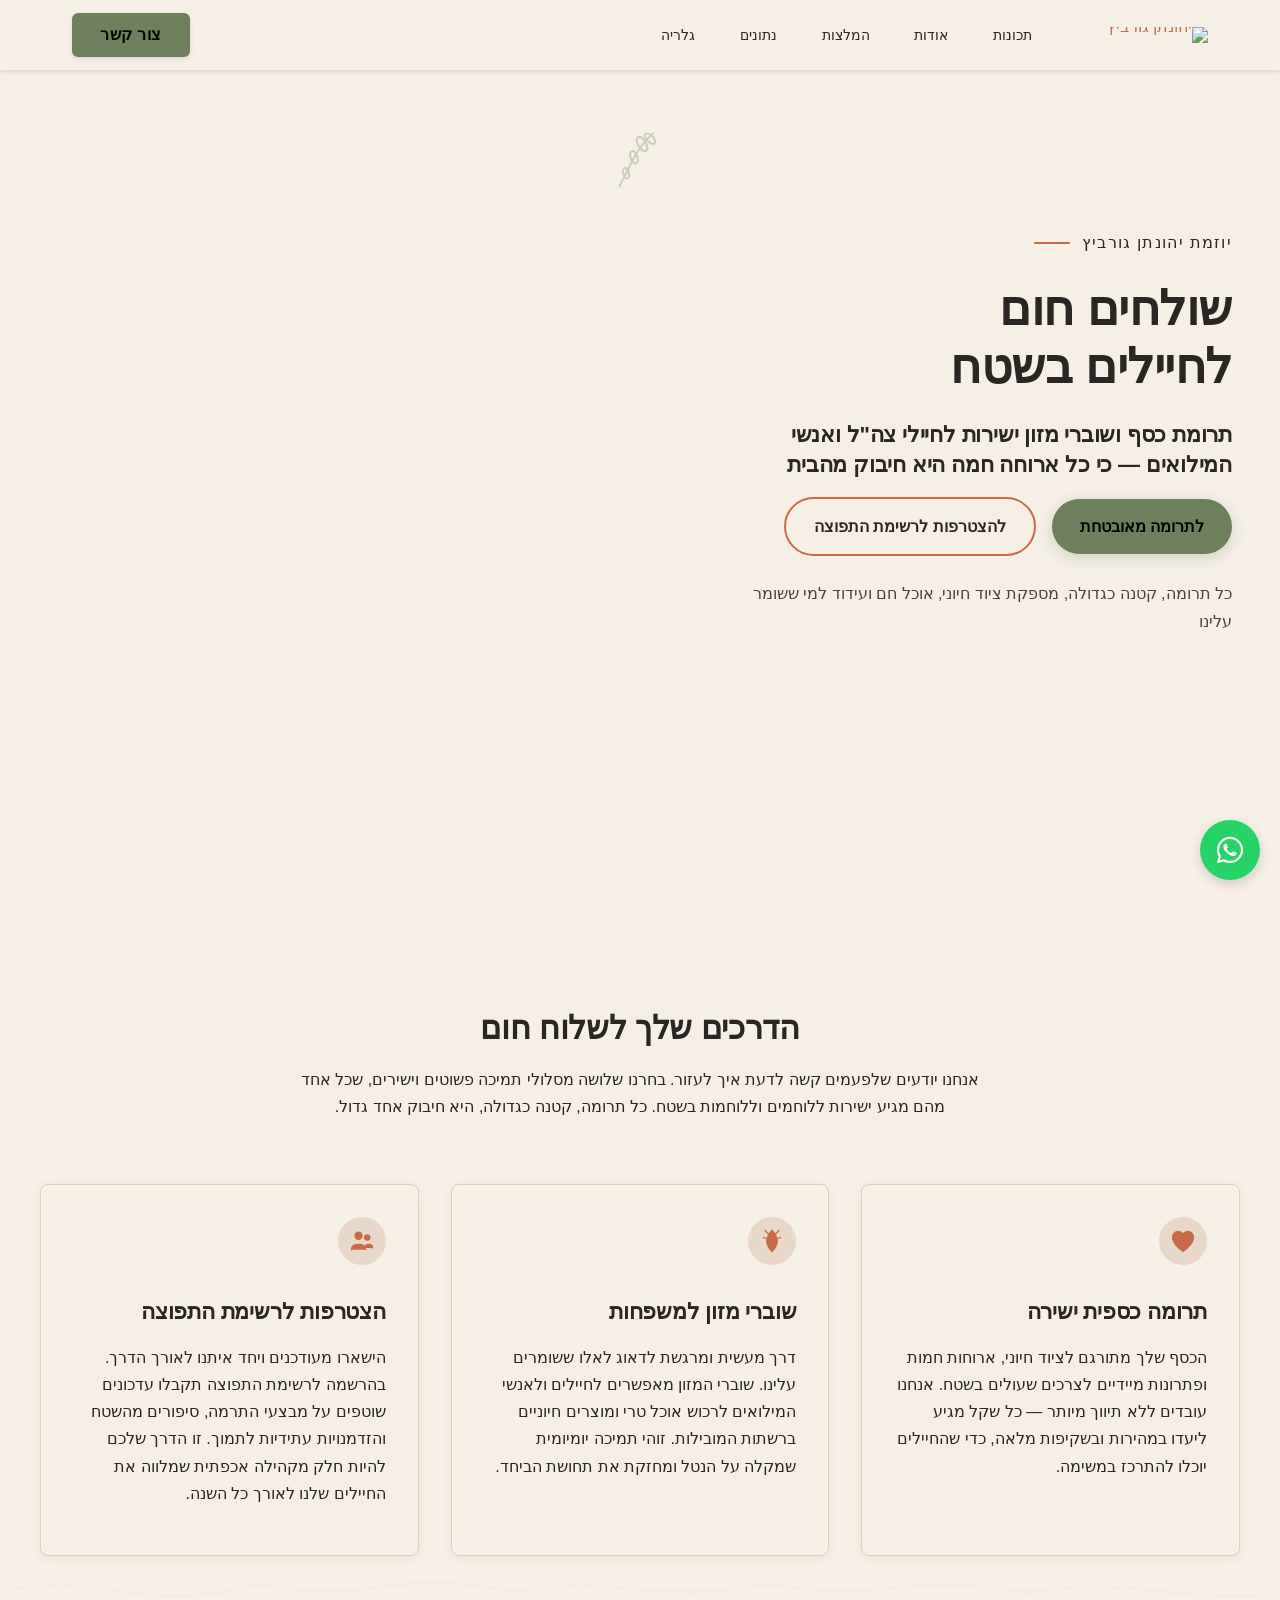
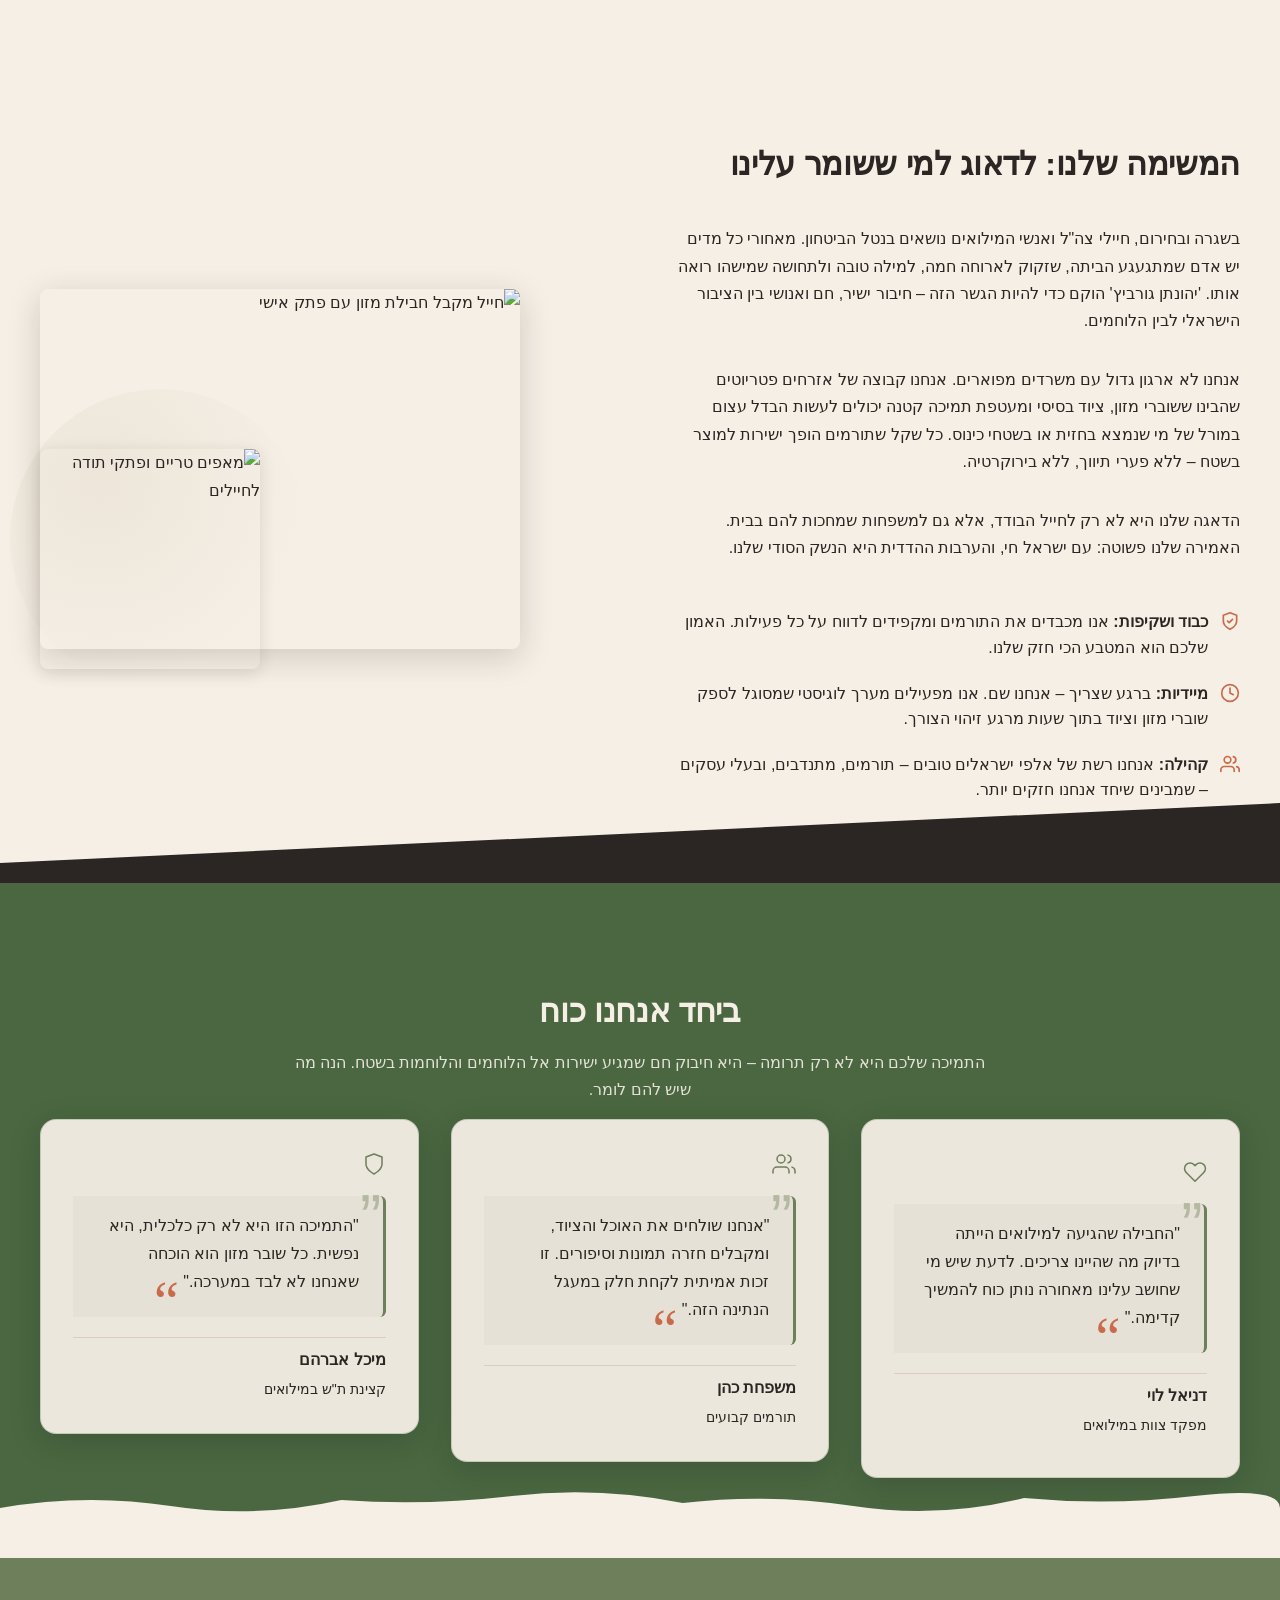
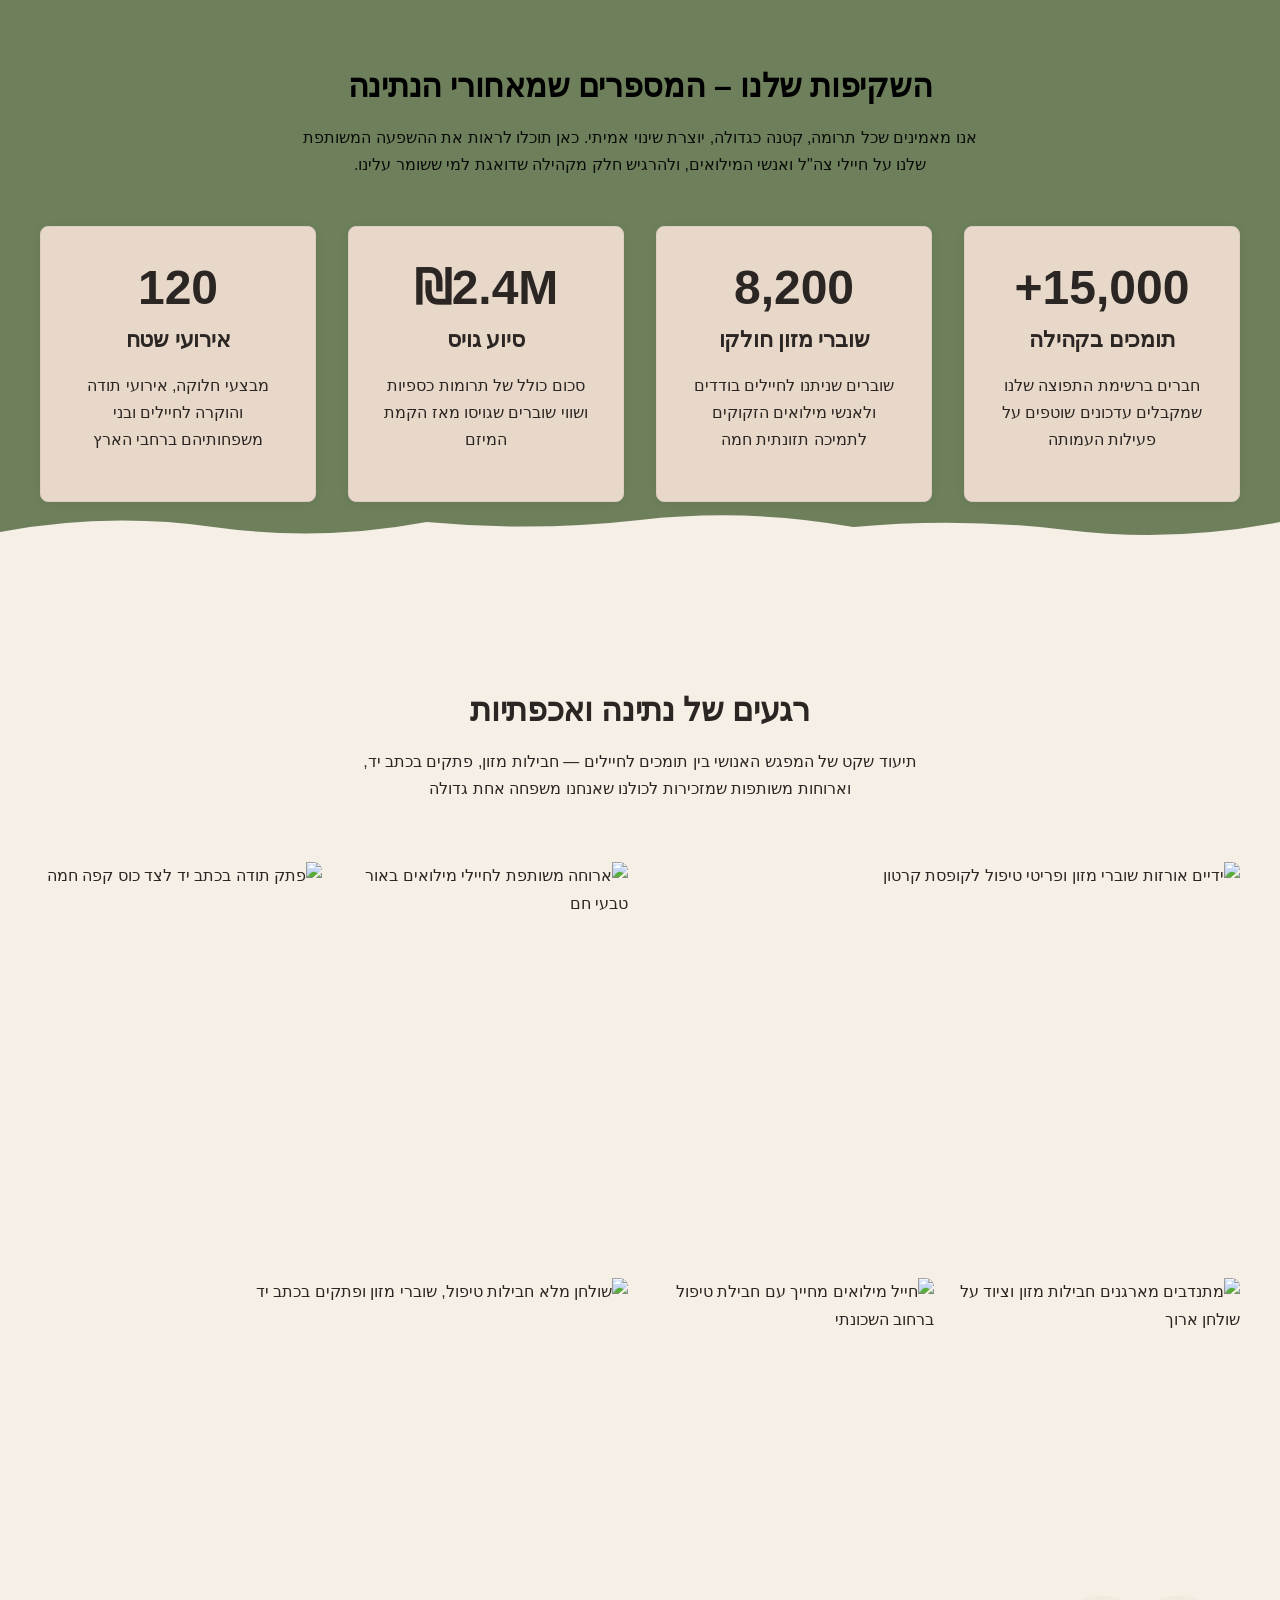
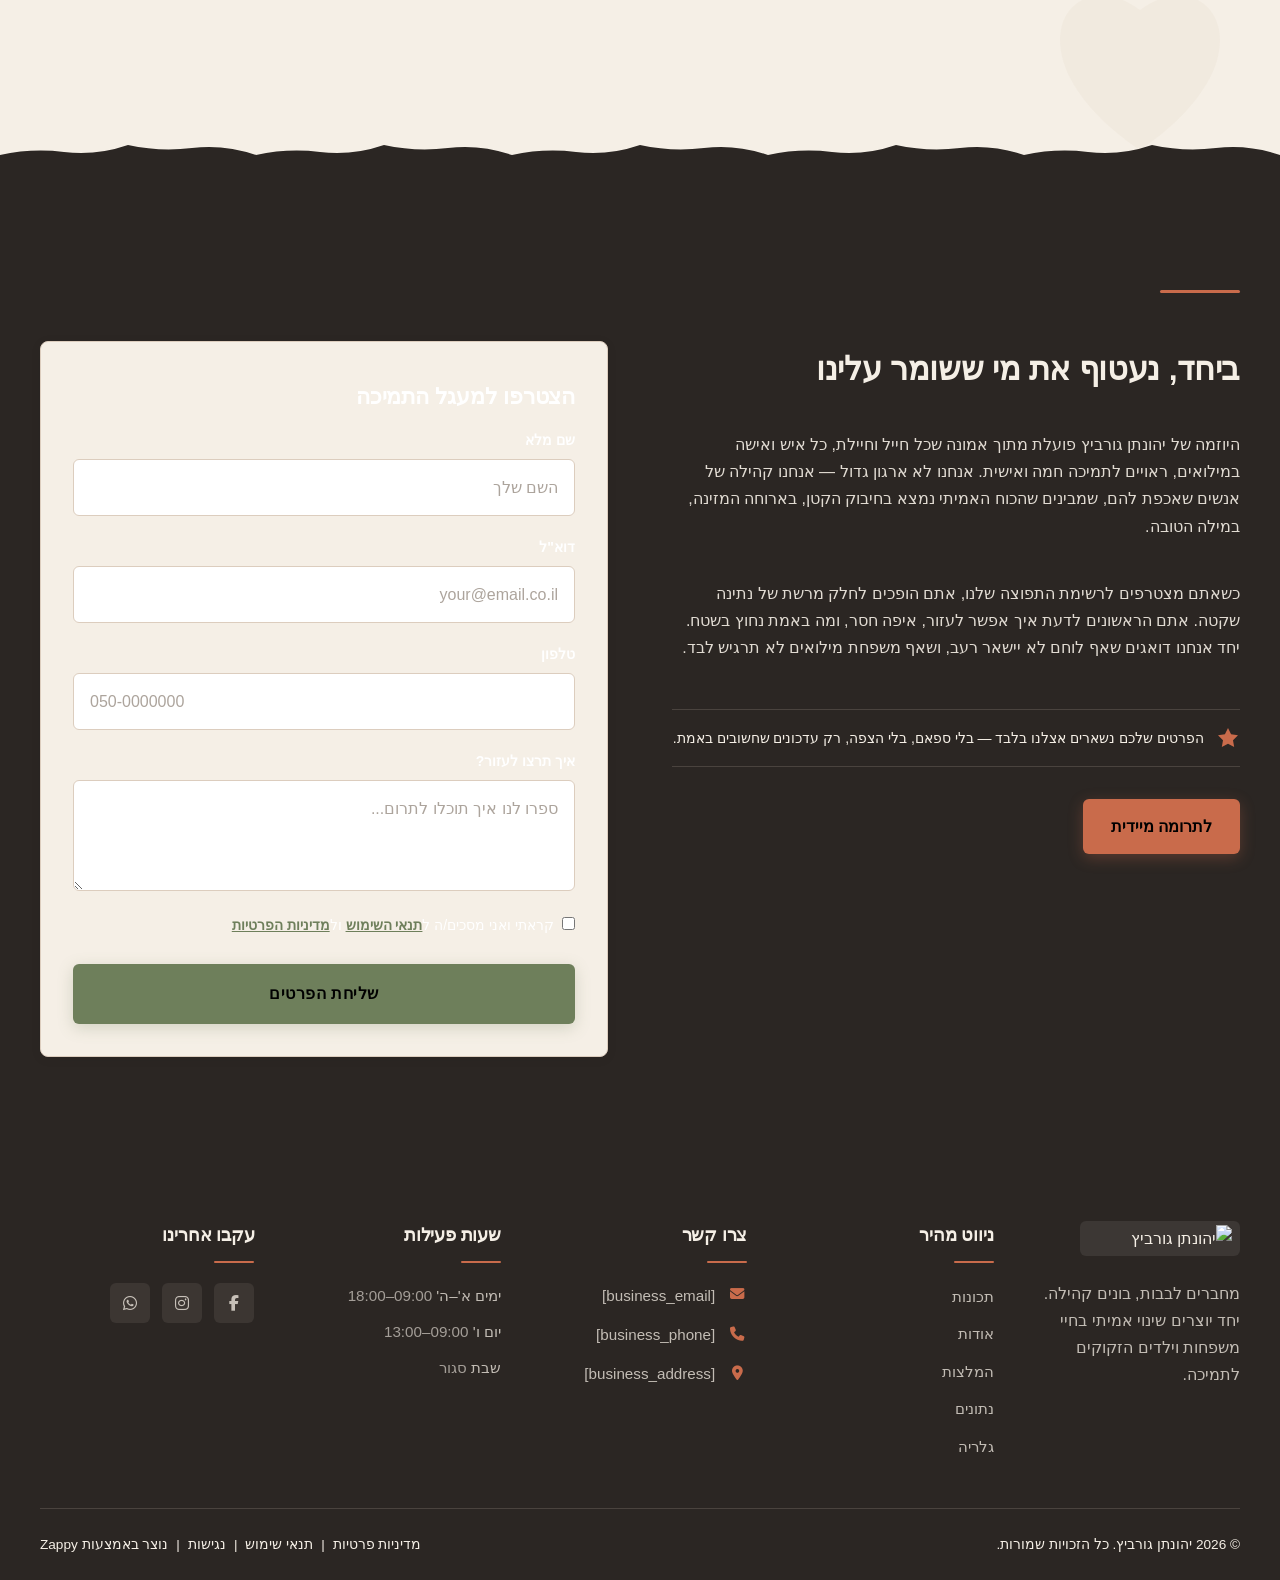
==== index.html @ 2ac57c5b "Initial website commit" ====
<!DOCTYPE html>
<html lang="he" dir="rtl">
<head>
    <meta charset="UTF-8">
    <meta name="viewport" content="width=device-width, initial-scale=1.0">
    <meta name="robots" content="index, follow">
    <title>תמכו בלוחמים שלנו עכשיו — יהונתן גורביץ</title>
    <meta name="description" content="הצטרפו ליוזמת ההתנדבות הלאומית ותרמו כסף או שוברי מזון לחיילי צה״ל ולמילואימניקים. כל תרומה מחזקת את העורף הישראלי ומביאה תקווה בשטח. השאירו פרטים והפכו שותפים למעגל התמיכה.">
    <meta name="keywords" content="nonprofit non profit, תרומה לחיילים, שוברי מזון לחיילים, תמיכה במילואים, nonprofits near me">
    
    <!-- Favicons -->
    <link rel="icon" type="image/x-icon" href="/assets/favicon.ico">
    <link rel="icon" type="image/png" sizes="16x16" href="/assets/favicon-16x16.png">
    <link rel="icon" type="image/png" sizes="32x32" href="/assets/favicon-32x32.png">
    <link rel="icon" type="image/png" sizes="48x48" href="/assets/favicon-48x48.png">
    <link rel="icon" type="image/png" sizes="192x192" href="/assets/favicon-192x192.png">
    <link rel="icon" type="image/png" sizes="512x512" href="/assets/favicon-512x512.png">
    <link rel="apple-touch-icon" href="/assets/apple-touch-icon.png">
    <!-- Zappy Analytics -->
<script>
(function() {
  'use strict';
  
  // Configuration
  var config = {
    websiteId: '4d21dcf7-0de3-4242-ae2d-ff16233bb963',
    apiUrl: 'https://api.zappy5.com/api/analytics/track',
    sessionDuration: 30 * 60 * 1000, // 30 minutes
    visitorDuration: 30 * 24 * 60 * 60 * 1000, // 30 days
    trackPageViews: true,
    trackClicks: true,
    trackFormSubmissions: true
  };
  
  // Generate or retrieve persistent visitor ID (30 days)
  function getVisitorId() {
    var visitorKey = 'zappy_visitor_' + config.websiteId;
    var visitor = null;
    
    try {
      visitor = localStorage.getItem(visitorKey);
      if (visitor) {
        var visitorData = JSON.parse(visitor);
        var now = Date.now();
        
        // Check if visitor ID is still valid (30 days)
        if (now - visitorData.created < config.visitorDuration) {
          // Update last seen timestamp
          visitorData.lastSeen = now;
          localStorage.setItem(visitorKey, JSON.stringify(visitorData));
          return visitorData.id;
        }
      }
    } catch (e) {
      console.warn('Zappy Analytics: LocalStorage not available');
    }
    
    // Generate new visitor ID
    var newVisitorId = 'zv_' + Date.now() + '_' + Math.random().toString(36).substr(2, 9);
    
    try {
      localStorage.setItem(visitorKey, JSON.stringify({
        id: newVisitorId,
        created: Date.now(),
        lastSeen: Date.now()
      }));
    } catch (e) {
      // Continue without local storage
    }
    
    return newVisitorId;
  }
  
  // Generate or retrieve session ID (30 minutes)
  function getSessionId() {
    var sessionKey = 'zappy_session_' + config.websiteId;
    var session = null;
    
    try {
      session = sessionStorage.getItem(sessionKey);
      if (session) {
        var sessionData = JSON.parse(session);
        var now = Date.now();
        
        // Check if session is still valid
        if (now - sessionData.timestamp < config.sessionDuration) {
          // Update timestamp
          sessionData.timestamp = now;
          sessionStorage.setItem(sessionKey, JSON.stringify(sessionData));
          return sessionData.id;
        }
      }
    } catch (e) {
      console.warn('Zappy Analytics: SessionStorage not available');
    }
    
    // Generate new session ID
    var newSessionId = 'zs_' + Date.now() + '_' + Math.random().toString(36).substr(2, 9);
    
    try {
      sessionStorage.setItem(sessionKey, JSON.stringify({
        id: newSessionId,
        timestamp: Date.now()
      }));
    } catch (e) {
      // Continue without session storage
    }
    
    return newSessionId;
  }
  
  var visitorId = getVisitorId();
  var sessionId = getSessionId();
  
  // Track an event
  function trackEvent(eventType, data) {
    data = data || {};
    
    var eventData = {
      website_id: config.websiteId,
      event_type: eventType,
      page_path: window.location.pathname,
      referrer: document.referrer || 'direct',
      visitor_id: visitorId,
      session_id: sessionId,
      metadata: data
    };
    
    // Use sendBeacon if available (better for page unload events)
    if (navigator.sendBeacon) {
      var blob = new Blob([JSON.stringify(eventData)], { type: 'application/json' });
      navigator.sendBeacon(config.apiUrl, blob);
    } else {
      // Fallback to fetch
      fetch(config.apiUrl, {
        method: 'POST',
        headers: {
          'Content-Type': 'application/json'
        },
        body: JSON.stringify(eventData),
        keepalive: true
      }).catch(function(error) {
        console.warn('Zappy Analytics: Failed to track event', error);
      });
    }
  }
  
  // Track page view
  if (config.trackPageViews) {
    trackEvent('pageview', {
      title: document.title,
      url: window.location.href
    });
  }
  
  // Track clicks on important elements
  if (config.trackClicks) {
    document.addEventListener('click', function(e) {
      var target = e.target;
      
      // Track button clicks (counted as actions)
      if (target.tagName === 'BUTTON' || target.closest('button')) {
        var button = target.tagName === 'BUTTON' ? target : target.closest('button');
        var clickMeta = {
          element: 'button',
          text: button.textContent.trim().substring(0, 100),
          id: button.id || null,
          class: button.className || null
        };
        
        trackEvent('click', clickMeta);
      }
      
      // Track link clicks (navigation - not counted as actions)
      else if (target.tagName === 'A' || target.closest('a')) {
        var link = target.tagName === 'A' ? target : target.closest('a');
        var navMeta = {
          element: 'link',
          text: link.textContent.trim().substring(0, 100),
          href: link.href,
          external: link.hostname !== window.location.hostname
        };
        
        trackEvent('navigation', navMeta);
      }
    }, true);
  }
  
  
  // Track form submissions
  if (config.trackFormSubmissions) {
    document.addEventListener('submit', function(e) {
      var form = e.target;
      
      trackEvent('form_submit', {
        form_id: form.id || null,
        form_name: form.name || null,
        form_action: form.action || null,
        form_method: form.method || 'GET'
      });
    }, true);
  }
  
  // Track time on page (send on page unload)
  var pageLoadTime = Date.now();
  
  window.addEventListener('beforeunload', function() {
    var timeOnPage = Math.floor((Date.now() - pageLoadTime) / 1000); // in seconds
    
    trackEvent('page_unload', {
      time_on_page: timeOnPage,
      page_path: window.location.pathname
    });
  });
  
  // Expose tracking function globally for custom events
  window.zappyAnalytics = {
    track: trackEvent,
    getVisitorId: function() { return visitorId; },
    getSessionId: function() { return sessionId; }
  };
  
})();
</script>
<!-- End Zappy Analytics -->
    <meta property="og:title" content="תמכו בלוחמים שלנו עכשיו — יהונתן גורביץ">
    <meta property="og:description" content="הצטרפו ליוזמת ההתנדבות הלאומית ותרמו כסף או שוברי מזון לחיילי צה״ל ולמילואימניקים. כל תרומה מחזקת את העורף הישראלי ומביאה תקווה בשטח. השאירו פרטים והפכו שותפים למעגל התמיכה.">
    <meta name="twitter:card" content="summary_large_image">
    <meta name="twitter:title" content="תמכו בלוחמים שלנו עכשיו — יהונתן גורביץ">
    <meta name="twitter:description" content="הצטרפו ליוזמת ההתנדבות הלאומית ותרמו כסף או שוברי מזון לחיילי צה״ל ולמילואימניקים. כל תרומה מחזקת את העורף הישראלי ומביאה תקווה בשטח. השאירו פרטים והפכו שותפים למעגל התמיכה.">
    <meta property="og:type" content="website">
  <meta property="og:locale" content="he_IL">
  
  
  
  
  
  <link rel="stylesheet" href="https://cdnjs.cloudflare.com/ajax/libs/font-awesome/6.4.0/css/all.min.css">
  <style>
    .skip-link { position: absolute; top: 0; left: 0; transform: translateY(-200%); padding: 12px 18px; background: var(--bg-dark, #1a1a1a); color: var(--text-light, #fff); font-weight: 600; border-radius: 0 0 8px 0; z-index: 10000; }
    .skip-link:focus { transform: none; outline: 2px solid var(--ring, #fff); outline-offset: 2px; }
    :focus-visible { outline: 2px solid var(--ring, currentColor); outline-offset: 3px; }
  </style>


  
    <!-- Favicons -->
    <link rel="icon" type="image/x-icon" href="/assets/favicon.ico">
    <link rel="icon" type="image/png" sizes="16x16" href="/assets/favicon-16x16.png">
    <link rel="icon" type="image/png" sizes="32x32" href="/assets/favicon-32x32.png">
    <link rel="icon" type="image/png" sizes="48x48" href="/assets/favicon-48x48.png">
    <link rel="icon" type="image/png" sizes="192x192" href="/assets/favicon-192x192.png">
    <link rel="icon" type="image/png" sizes="512x512" href="/assets/favicon-512x512.png">
    <link rel="apple-touch-icon" href="/assets/apple-touch-icon.png">
    <!-- Cookie Consent -->
    <link rel="stylesheet" href="https://cdn.jsdelivr.net/npm/vanilla-cookieconsent@3/dist/cookieconsent.css">
    <script src="https://cdn.jsdelivr.net/npm/vanilla-cookieconsent@3/dist/cookieconsent.umd.js"></script>
    <!-- Mickidum Accessibility Toolbar -->
    <script src="https://cdn.jsdelivr.net/gh/mickidum/acc_toolbar/acctoolbar/acctoolbar.min.js"></script>
    <link rel="stylesheet" href="/styles.css">
    <script>window.ZAPPY_WEBSITE_ID = "4d21dcf7-0de3-4242-ae2d-ff16233bb963"; window.ZAPPY_API_BASE = "https://api.zappy5.com";</script>

    <style id="zappy-dropdown-submenu-styles">
      /* ========== DESKTOP DROPDOWN SUBMENU STYLES ========== */
      /* Base styles for dropdown submenus - parent must be positioned */
      .nav-menu li:has(.sub-menu), nav li:has(.sub-menu), .navbar li:has(.sub-menu), #navMenu li:has(.sub-menu) { position: relative; }
      /* Submenu base - hidden by default */
      .nav-menu .sub-menu, nav .sub-menu, .navbar .sub-menu, #navMenu .sub-menu { display: block !important; position: absolute !important; top: 100%; left: 0; min-width: 220px; background: white; border-radius: 8px; box-shadow: 0 8px 25px rgba(0,0,0,0.15); padding: 8px 0; opacity: 0; visibility: hidden; transform: translateY(10px); transition: all 0.3s ease; z-index: 1000; list-style: none; pointer-events: none; }
      /* CRITICAL: Desktop hover styles to show dropdown */
      .nav-menu li:hover > .sub-menu, nav li:hover > .sub-menu, .navbar li:hover > .sub-menu, #navMenu li:hover > .sub-menu { opacity: 1 !important; visibility: visible !important; transform: translateY(0) !important; pointer-events: auto !important; }
      /* Submenu item styling */
      .sub-menu li { list-style: none; margin: 0; padding: 0; }
      .sub-menu a { display: block !important; padding: 10px 16px !important; color: var(--text-dark, #333) !important; font-weight: 500; text-decoration: none; white-space: nowrap; transition: background-color 0.2s; }
      .sub-menu .zappy-nav-child > a { padding-left: 28px !important; font-size: 0.9em !important; opacity: 0.85 !important; }
      [dir="rtl"] .sub-menu .zappy-nav-child > a, html[lang="he"] .sub-menu .zappy-nav-child > a, html[lang="ar"] .sub-menu .zappy-nav-child > a { padding-left: 10px !important; padding-right: 28px !important; }
      .sub-menu .zappy-nav-parent > a { font-weight: 600 !important; }
      .sub-menu a:hover { background-color: #f5f5f5; }
      /* RTL (Hebrew/Arabic) dropdown positioning */
      [dir="rtl"] .nav-menu .sub-menu, [dir="rtl"] nav .sub-menu, [dir="rtl"] .navbar .sub-menu, html[lang="he"] .nav-menu .sub-menu, html[lang="he"] nav .sub-menu, html[lang="he"] .navbar .sub-menu, html[lang="ar"] .nav-menu .sub-menu, html[lang="ar"] nav .sub-menu, html[lang="ar"] .navbar .sub-menu { left: auto !important; right: 0 !important; }
      /* Hide empty dropdown menus (exclude catalog sub-menus that use <a> children instead of <li>) */
      .sub-menu:empty, .sub-menu:not(:has(li:not(.zappy-hidden-menu-item))):not(:has(> a)), .sub-menu:not(:has(li)):not(:has(> a)) { display: none !important; opacity: 0 !important; visibility: hidden !important; pointer-events: none !important; }
      /* Desktop: show submenu on Menu Group hover */
      li:has(.menu-group-title):hover > .sub-menu { opacity: 1 !important; visibility: visible !important; transform: translateY(0) !important; pointer-events: auto !important; }
      /* Menu Group title styling */
      .nav-menu > li > .menu-group-title, #navMenu > li > .menu-group-title { display: inline-block; padding: 0.5rem 1rem; cursor: default; user-select: none; }
      
      /* ========== MOBILE SUBMENU STYLES ========== */
      @media (max-width: 768px) {
        .nav-menu .sub-menu, nav .sub-menu, .navbar .sub-menu, #navMenu .sub-menu { position: static !important; transform: none !important; box-shadow: none !important; background: transparent !important; max-height: 0; overflow: hidden; opacity: 0; visibility: hidden; transition: max-height 0.3s ease, opacity 0.3s ease; padding: 0 !important; border-radius: 0 !important; }
        .navbar .sub-menu.mobile-expanded, .nav-menu .sub-menu.mobile-expanded, #navMenu .sub-menu.mobile-expanded { max-height: none !important; overflow-y: visible !important; opacity: 1 !important; visibility: visible !important; padding: 8px 0 8px 16px !important; }
        [dir="rtl"] .sub-menu.mobile-expanded, html[lang="he"] .sub-menu.mobile-expanded { padding: 8px 16px 8px 0 !important; }
        /* Disable hover behavior on mobile */
        .nav-menu li:hover > .sub-menu, nav li:hover > .sub-menu, .navbar li:hover > .sub-menu, #navMenu li:hover > .sub-menu { opacity: 0; visibility: hidden; pointer-events: none; }
        .nav-menu li > .sub-menu.mobile-expanded, nav li > .sub-menu.mobile-expanded, .navbar li > .sub-menu.mobile-expanded, #navMenu li > .sub-menu.mobile-expanded { opacity: 1 !important; visibility: visible !important; pointer-events: auto !important; }
        .nav-menu li:has(.sub-menu), nav li:has(.sub-menu), .navbar li:has(.sub-menu), #navMenu li:has(.sub-menu) { display: flex !important; flex-wrap: wrap !important; align-items: center !important; position: relative !important; min-height: 44px !important; }
        .nav-menu li:has(.sub-menu) > a, nav li:has(.sub-menu) > a, .navbar li:has(.sub-menu) > a, #navMenu li:has(.sub-menu) > a { flex: 1 !important; min-width: 0 !important; }
        .nav-menu li:has(.sub-menu) > .menu-group-title, nav li:has(.sub-menu) > .menu-group-title, .navbar li:has(.sub-menu) > .menu-group-title, #navMenu li:has(.sub-menu) > .menu-group-title { flex: 1 !important; min-width: 0 !important; padding: 0 !important; line-height: inherit !important; }
        .nav-menu li:has(.sub-menu) > .sub-menu, nav li:has(.sub-menu) > .sub-menu, .navbar li:has(.sub-menu) > .sub-menu, #navMenu li:has(.sub-menu) > .sub-menu { flex-basis: 100% !important; width: 100% !important; }
        .nav-menu li:has(.sub-menu) > a [class*="chevron"], .nav-menu li:has(.sub-menu) > a [class*="arrow"], .nav-menu li:has(.sub-menu) > a .fa-chevron-down, .nav-menu li:has(.sub-menu) > a .fa-angle-down, nav li:has(.sub-menu) > a [class*="chevron"], nav li:has(.sub-menu) > a [class*="arrow"], #navMenu li:has(.sub-menu) > a [class*="chevron"], #navMenu li:has(.sub-menu) > a [class*="arrow"] { display: none !important; visibility: hidden !important; }
        .mobile-submenu-toggle { display: flex !important; align-items: center !important; justify-content: center !important; width: 44px !important; height: auto !important; background: transparent !important; border: none !important; cursor: pointer !important; color: var(--text-dark) !important; position: static !important; flex-shrink: 0 !important; align-self: stretch !important; z-index: 2 !important; padding: 0 !important; margin: 0 !important; }
        .mobile-submenu-toggle::after { content: '' !important; width: 0 !important; height: 0 !important; border-left: 6px solid transparent !important; border-right: 6px solid transparent !important; border-top: 7px solid currentColor !important; transition: transform 0.3s ease !important; }
        .mobile-submenu-toggle.expanded::after { transform: rotate(180deg) !important; }
        .sub-menu a { padding: 10px 0 !important; display: block !important; color: var(--text-dark) !important; white-space: normal !important; }
        .sub-menu .zappy-nav-child > a { padding-left: 28px !important; font-size: 0.9em !important; opacity: 0.85 !important; }
        [dir="rtl"] .sub-menu .zappy-nav-child > a, html[lang="he"] .sub-menu .zappy-nav-child > a, html[lang="ar"] .sub-menu .zappy-nav-child > a { padding-left: 0 !important; padding-right: 28px !important; }
        .sub-menu .zappy-nav-parent > a { font-weight: 600 !important; }
        .nav-menu.active, #navMenu.active { max-width: 100vw !important; overflow-x: hidden !important; box-sizing: border-box !important; }
        .navbar .sub-menu li a, nav.navbar .sub-menu li a, .zappy-products-dropdown .sub-menu a { color: var(--text-dark) !important; }
      }
      @media (min-width: 769px) { .mobile-submenu-toggle { display: none !important; } }
    </style>

    <style id="zappy-widget-visibility">
      html[dir="rtl"] .whatsapp-float { right: 20px !important; left: auto !important; }
      html[dir="ltr"] .whatsapp-float, html:not([dir]) .whatsapp-float { left: 20px !important; right: auto !important; }
      html[dir="rtl"] #mic-access-tool-general-button, html[dir="rtl"] .mic-access-tool-general-button,
      html[dir="rtl"] #mic-init-access-tool .mic-access-tool-general-button,
      html[dir="rtl"] #mic-init-access-tool #mic-access-tool-general-button,
      html[dir="rtl"] ._access-icon { left: 20px !important; right: auto !important; }
      html[dir="ltr"] #mic-access-tool-general-button, html[dir="ltr"] .mic-access-tool-general-button,
      html[dir="ltr"] #mic-init-access-tool .mic-access-tool-general-button,
      html[dir="ltr"] #mic-init-access-tool #mic-access-tool-general-button,
      html[dir="ltr"] ._access-icon,
      html:not([dir]) #mic-access-tool-general-button, html:not([dir]) .mic-access-tool-general-button,
      html:not([dir]) #mic-init-access-tool .mic-access-tool-general-button,
      html:not([dir]) #mic-init-access-tool #mic-access-tool-general-button,
      html:not([dir]) ._access-icon { right: 20px !important; left: auto !important; }
      @media (max-width: 768px) { .whatsapp-float { display: flex !important; } }
      @media (min-width: 769px) { .whatsapp-float { display: flex !important; } }
      @media (max-width: 768px) {
        #mic-access-tool-general-button, .mic-access-tool-general-button,
        #mic-init-access-tool .mic-access-tool-general-button, #mic-init-access-tool #mic-access-tool-general-button,
        ._access-icon { display: flex !important; visibility: visible !important; opacity: 1 !important; pointer-events: auto !important; }
        #mic-access-tool-box.opened-mic-access-tool, .mic-access-tool-box.opened-mic-access-tool,
        #mic-init-access-tool #mic-access-tool-box.opened-mic-access-tool {
          visibility: visible !important; opacity: 1 !important; pointer-events: auto !important;
        }
      }
      @media (min-width: 769px) {
        #mic-access-tool-general-button, .mic-access-tool-general-button,
        #mic-init-access-tool .mic-access-tool-general-button, #mic-init-access-tool #mic-access-tool-general-button,
        ._access-icon { display: flex !important; visibility: visible !important; opacity: 1 !important; pointer-events: auto !important; }
        #mic-access-tool-box.opened-mic-access-tool, .mic-access-tool-box.opened-mic-access-tool,
        #mic-init-access-tool #mic-access-tool-box.opened-mic-access-tool {
          visibility: visible !important; opacity: 1 !important; pointer-events: auto !important;
        }
      }
    </style>
</head>
<body>
<a class="skip-link" href="#main">דלג לתוכן הראשי</a>
  <nav class="navbar" dir="rtl">
  <button class="mobile-toggle" id="mobileToggle" aria-label="תפריט">
    <svg class="hamburger-icon" width="24" height="24" viewBox="0 0 24 24" fill="none">
      <path d="M3 12h18M3 6h18M3 18h18" stroke="currentColor" stroke-width="2" stroke-linecap="round"/>
    </svg>
    <svg class="close-icon" width="24" height="24" viewBox="0 0 24 24" fill="none" style="display: none;">
      <path d="M18 6L6 18M6 6l12 12" stroke="currentColor" stroke-width="2" stroke-linecap="round"/>
    </svg>
  </button>
  
  <button class="phone-header-btn" data-phone aria-label="התקשר">
    <svg width="20" height="20" viewBox="0 0 24 24" fill="currentColor">
      <path d="M22 16.92v3a2 2 0 0 1-2.18 2 19.79 19.79 0 0 1-8.63-3.07 19.5 19.5 0 0 1-6-6 19.79 19.79 0 0 1-3.07-8.67A2 2 0 0 1 4.11 2h3a2 2 0 0 1 2 1.72 12.84 12.84 0 0 0 .7 2.81 2 2 0 0 1-.45 2.11L8.09 9.91a16 16 0 0 0 6 6l1.27-1.27a2 2 0 0 1 2.11-.45 12.84 12.84 0 0 0 2.81.7A2 2 0 0 1 22 16.92z"/>
    </svg>
  </button>

  <div class="nav-container">
    <div class="nav-right-group"><div class="nav-brand">
      <a href="/" class="logo-link"><img class="logo" src="/assets/site-----image-1.webp" alt="יהונתן גורביץ"></a>
    </div><ul class="nav-menu" id="navMenu"><li><a href="#features">תכונות</a></li><li><a href="#about">אודות</a></li><li><a href="#testimonials">המלצות</a></li><li><a href="#stats">נתונים</a></li><li><a href="#gallery">גלריה</a></li><li class="mobile-contact-link nav-cta-mobile-item"><a href="#contact" class="nav-cta-btn">צור קשר</a></li></ul></div>
    
    
    
    <div class="nav-cta-container">
      <a href="#contact" class="nav-cta-btn">צור קשר</a>
    </div>
  </div>
</nav>
<script>

// Navbar Mobile Menu Toggle and Contrast Fix
(function() {
  // Use 'load' event instead of 'DOMContentLoaded' to ensure we run AFTER all other scripts
  window.addEventListener('load', function() {
    
    // FIX MOBILE BUTTON CONTRAST
    // Detect navbar background color and apply contrasting color to mobile buttons
    const navbar = document.querySelector('.navbar, nav, header');
    if (!navbar) {
      console.log('[Navbar] Navbar element not found');
      return;
    }
    
    // DECLARE VARIABLES EARLY to avoid Temporal Dead Zone errors
    // These are used in multiple places below
    let mobileToggle = document.getElementById('mobileToggle') ||
                       document.querySelector('.mobile-toggle') ||
                       document.querySelector('.hamburger') ||
                       document.querySelector('.hamburger-menu') ||
                       document.querySelector('.menu-toggle') ||
                       document.querySelector('.burger-menu') ||
                       document.querySelector('[aria-label="Menu"]') ||
                       document.querySelector('[aria-label="תפריט"]');
    
    const phoneBtn = document.querySelector('.phone-header-btn');
    
    const computedStyle = window.getComputedStyle(navbar);
    let bgColor = computedStyle.backgroundColor;
    
    console.log('[Navbar] Initial navbar background:', bgColor);
    
    // Check if background is transparent or rgba with 0 alpha
    const isTransparent = bgColor === 'transparent' || 
                         bgColor === 'rgba(0, 0, 0, 0)' ||
                         (bgColor.startsWith('rgba') && bgColor.includes(', 0)'));
    
    if (isTransparent) {
      // Check for background-image or gradient
      const bgImage = computedStyle.backgroundImage;
      if (bgImage && bgImage !== 'none') {
        console.log('[Navbar] Navbar has background image/gradient, using dark text');
        bgColor = 'rgb(240, 240, 240)'; // Assume light background
      } else {
        // Transparent navbar - check body background
        const bodyBg = window.getComputedStyle(document.body).backgroundColor;
        console.log('[Navbar] Navbar transparent, using body background:', bodyBg);
        bgColor = bodyBg;
      }
    }
    
    // Calculate luminance to determine if background is light or dark
    const rgb = bgColor.match(/\d+/g);
    if (rgb && rgb.length >= 3) {
      const r = parseInt(rgb[0]);
      const g = parseInt(rgb[1]);
      const b = parseInt(rgb[2]);
      const luminance = (0.299 * r + 0.587 * g + 0.114 * b) / 255;
      
      // Mobile button colors are set by Claude's AI-generated CSS (same as .nav-menu a)
      // No dynamic color overrides needed - colors come from the generated navbar CSS
      console.log('[Navbar] Mobile button colors preserved from Claude CSS (luminance:', luminance.toFixed(2) + ')');
      
      // FIX ICON SIZES - Ensure SVGs are properly sized and visible
      // INJECT CRITICAL CSS TO OVERRIDE ANY CONFLICTING RULES
      const criticalCSS = document.createElement('style');
      criticalCSS.id = 'zappy-mobile-nav-fix';
      const htmlLang = document.documentElement.lang || 'en';
      const htmlDir = document.documentElement.dir || 'ltr';
      // Check both dir attribute AND lang for RTL detection
      // dir="rtl" is the most reliable indicator
      const isRTL = htmlDir === 'rtl' || htmlLang === 'he' || htmlLang === 'ar';
      
      criticalCSS.textContent = `
        /* Hide mobile buttons on desktop, show only on mobile */
        @media (min-width: 769px) {
          .mobile-toggle,
          .phone-header-btn {
            display: none !important;
          }
        }
        
        /* Show and position mobile buttons correctly on mobile */
        @media (max-width: 768px) {
          .navbar,
          nav.navbar {
            min-height: 70px !important;
          }

          .mobile-toggle,
          .phone-header-btn {
            position: absolute !important;
            top: 0 !important;
            bottom: 0 !important;
            margin-top: auto !important;
            margin-bottom: auto !important;
            transform: none !important;
            z-index: 1001 !important;
            display: flex !important;
            align-items: center !important;
            justify-content: center !important;
            width: 36px !important;
            height: 36px !important;
            border-radius: 50% !important;
            border: none !important;
            cursor: pointer !important;
            padding: 6px !important;
            background: none !important;
            color: var(--nav-text, var(--text-dark)) !important;
            touch-action: manipulation !important;
            -webkit-tap-highlight-color: transparent !important;
          }

          html[data-zappy-site-type="ecommerce"] .phone-header-btn,
          body[data-zappy-site-type="ecommerce"] .phone-header-btn,
          html[data-zappy-site-type="ecommerce"] header .phone-header-btn,
          html[data-zappy-site-type="ecommerce"] nav .phone-header-btn {
            display: none !important;
            visibility: hidden !important;
            width: 0 !important;
            height: 0 !important;
            min-width: 0 !important;
            overflow: hidden !important;
          }
          
          /* LTR positioning (default): hamburger LEFT, phone RIGHT */
          html:not([dir="rtl"]):not([lang="he"]):not([lang="ar"]) .mobile-toggle,
          html[dir="ltr"] .mobile-toggle {
            left: 12px !important;
            right: auto !important;
          }
          html:not([dir="rtl"]):not([lang="he"]):not([lang="ar"]) .phone-header-btn,
          html[dir="ltr"] .phone-header-btn {
            right: 12px !important;
            left: auto !important;
          }
          
          /* RTL positioning: hamburger RIGHT, phone LEFT */
          html[dir="rtl"] .mobile-toggle,
          html[lang="he"] .mobile-toggle,
          html[lang="ar"] .mobile-toggle {
            right: 12px !important;
            left: auto !important;
          }
          html[dir="rtl"] .phone-header-btn,
          html[lang="he"] .phone-header-btn,
          html[lang="ar"] .phone-header-btn {
            left: 12px !important;
            right: auto !important;
          }
          
          /* CRITICAL: Ensure nav-container has min-height on mobile */
          /* All children are positioned absolutely/fixed on mobile, so height:auto collapses to 0 */
          .nav-container {
            min-height: 70px !important;
            position: relative !important;
          }
          
          /* Ensure SVG icons are properly sized and inherit color */
          .mobile-toggle svg,
          .phone-header-btn svg {
            width: 24px !important;
            height: 24px !important;
            /* Don't force display - let JavaScript control hamburger/close toggle */
          }
          
          /* Reset nav-cta-container on mobile - remove desktop box-shadow/padding */
          /* that creates a visible ghost box when CTA button is hidden */
          .nav-cta-container {
            box-shadow: none !important;
            padding: 0 !important;
          }
          
          /* Hide nav-cta-container entirely on mobile when there's no lang-switcher */
          /* (only the CTA button is inside, and it's hidden on mobile) */
          .nav-cta-container:not(:has(.lang-switcher)) {
            display: none !important;
          }
          
          /* CRITICAL: Prevent hero image fade gradient from bleeding over headline text */
          /* The .image-fade-gradient has bottom: -30px (extends below parent) */
          /* On mobile stacked layout, this overlaps the h1 text below the image */
          .hero-image-column {
            overflow: hidden !important;
          }
          .image-fade-gradient {
            bottom: 0 !important;
          }
          
          /* Hide desktop language switcher on mobile - hamburger menu handles it */
          /* High specificity to override stored CSS */
          .lang-switcher,
          .nav-cta-container .lang-switcher,
          .nav-container .lang-switcher,
          .navbar .lang-switcher,
          .navbar .nav-cta-container .lang-switcher {
            display: none !important;
          }
        }
      `;
      
      // Remove existing fix if present and inject new one
      const existing = document.getElementById('zappy-mobile-nav-fix');
      if (existing) existing.remove();
      document.head.appendChild(criticalCSS);
      
      console.log('[Navbar] Critical CSS injected for mobile nav positioning');
      
      // ONLY apply inline positioning styles on mobile viewport
      // On desktop, the CSS handles hiding these buttons with display: none
      // Inline styles were breaking desktop layout by overriding CSS
      const isMobileViewport = window.innerWidth <= 768;
      
      if (mobileToggle) {
        // Icon sizing applies to all viewports for consistency
        const hamburgerIcon = mobileToggle.querySelector('.hamburger-icon');
        const closeIcon = mobileToggle.querySelector('.close-icon');
        
        if (hamburgerIcon) {
          hamburgerIcon.style.setProperty('width', '24px', 'important');
          hamburgerIcon.style.setProperty('height', '24px', 'important');
          hamburgerIcon.style.setProperty('display', 'block', 'important'); // Show hamburger by default
        }
        if (closeIcon) {
          closeIcon.style.setProperty('width', '24px', 'important');
          closeIcon.style.setProperty('height', '24px', 'important');
          closeIcon.style.setProperty('display', 'none', 'important'); // Hide close icon by default
        }
        
        // ONLY set positioning inline styles on mobile
        if (isMobileViewport) {
          mobileToggle.style.setProperty('position', 'absolute', 'important');
          mobileToggle.style.setProperty('top', '0', 'important');
          mobileToggle.style.setProperty('bottom', '0', 'important');
          mobileToggle.style.setProperty('margin-top', 'auto', 'important');
          mobileToggle.style.setProperty('margin-bottom', 'auto', 'important');
          mobileToggle.style.setProperty('transform', 'none', 'important');
          mobileToggle.style.setProperty('z-index', '1001', 'important');
          
          // Clear any inline left/right so CSS can take over based on html[dir]
          mobileToggle.style.removeProperty('left');
          mobileToggle.style.removeProperty('right');
          
          console.log('[Navbar] Mobile toggle positioning applied (mobile viewport)');
        } else {
          // On desktop, clear any positioning styles to let CSS handle it
          mobileToggle.style.removeProperty('position');
          mobileToggle.style.removeProperty('top');
          mobileToggle.style.removeProperty('transform');
          mobileToggle.style.removeProperty('z-index');
          mobileToggle.style.removeProperty('left');
          mobileToggle.style.removeProperty('right');
          console.log('[Navbar] Desktop viewport - cleared mobile toggle inline positioning');
        }
      }
      
      if (phoneBtn) {
        // Icon sizing applies to all viewports
        const phoneIcon = phoneBtn.querySelector('svg');
        if (phoneIcon) {
          phoneIcon.style.width = '24px';
          phoneIcon.style.height = '24px';
          phoneIcon.setAttribute('width', '24');
          phoneIcon.setAttribute('height', '24');
        }
        
        // ONLY set positioning inline styles on mobile
        if (isMobileViewport) {
          phoneBtn.style.setProperty('position', 'absolute', 'important');
          phoneBtn.style.setProperty('top', '0', 'important');
          phoneBtn.style.setProperty('bottom', '0', 'important');
          phoneBtn.style.setProperty('margin-top', 'auto', 'important');
          phoneBtn.style.setProperty('margin-bottom', 'auto', 'important');
          phoneBtn.style.setProperty('transform', 'none', 'important');
          phoneBtn.style.setProperty('z-index', '1001', 'important');
          
          // Clear any inline left/right so CSS can take over based on html[dir]
          phoneBtn.style.removeProperty('left');
          phoneBtn.style.removeProperty('right');
          
          console.log('[Navbar] Phone button positioning applied (mobile viewport)');
        } else {
          // On desktop, clear any positioning styles to let CSS handle it
          phoneBtn.style.removeProperty('position');
          phoneBtn.style.removeProperty('top');
          phoneBtn.style.removeProperty('transform');
          phoneBtn.style.removeProperty('z-index');
          phoneBtn.style.removeProperty('left');
          phoneBtn.style.removeProperty('right');
          console.log('[Navbar] Desktop viewport - cleared phone button inline positioning');
        }
      }
    } else {
      console.log('[Navbar] Could not parse background color:', bgColor);
    }
    
    // MOBILE MENU TOGGLE
    // Re-query in case DOM changed (mobileToggle already declared at top of function)
    mobileToggle = document.getElementById('mobileToggle') ||
                   document.querySelector('.mobile-toggle') ||
                   document.querySelector('.hamburger') ||
                   document.querySelector('.hamburger-menu') ||
                   document.querySelector('.menu-toggle') ||
                   document.querySelector('.burger-menu') ||
                   document.querySelector('[aria-label="Menu"]') ||
                   document.querySelector('[aria-label="תפריט"]');
    
    // EXPANDED SEARCH: Find nav menu by ID or class
    const navMenu = document.getElementById('navMenu') ||
                  document.querySelector('.nav-menu') ||
                  document.querySelector('.nav-links') ||
                  document.querySelector('nav ul:not(.submenu)');
    
    if (!mobileToggle || !navMenu) {
      console.log('[Navbar] Mobile toggle or menu not found:', { toggle: !!mobileToggle, menu: !!navMenu });
      return;
    }
    
    // Ensure navMenu has ID for CSS targeting
    if (!navMenu.id) {
      navMenu.id = 'navMenu';
    }
    
    console.log('[Navbar] Initializing mobile menu...');
    
    // Remove any existing event listeners by cloning the button
    const newToggle = mobileToggle.cloneNode(true);
    mobileToggle.parentNode.replaceChild(newToggle, mobileToggle);
    
    // Toggle menu handler (shared by click and touchend)
    function handleToggle(e) {
      e.preventDefault();
      e.stopPropagation();
      
      const hamburgerIcon = newToggle.querySelector('.hamburger-icon');
      const closeIcon = newToggle.querySelector('.close-icon');
      const isActive = navMenu.classList.contains('active');
      
      if (isActive) {
        // Close menu
        navMenu.classList.remove('active');
        if (hamburgerIcon) hamburgerIcon.style.setProperty('display', 'block', 'important');
        if (closeIcon) closeIcon.style.setProperty('display', 'none', 'important');
        document.body.style.overflow = '';
        document.body.classList.remove('menu-open');
        console.log('[Navbar] Menu closed');
      } else {
        // Open menu
        navMenu.classList.add('active');
        if (hamburgerIcon) hamburgerIcon.style.setProperty('display', 'none', 'important');
        if (closeIcon) closeIcon.style.setProperty('display', 'block', 'important');
        document.body.style.overflow = 'hidden';
        document.body.classList.add('menu-open');
        console.log('[Navbar] Menu opened');
      }
    }
    
    // Use click for desktop/emulation and touchend as iOS Safari fallback.
    // Prevent double-fire with a timestamp guard.
    var lastToggleTime = 0;
    function guardedToggle(e) {
      var now = Date.now();
      if (now - lastToggleTime < 300) return;
      lastToggleTime = now;
      handleToggle(e);
    }
    
    newToggle.addEventListener('click', guardedToggle);
    newToggle.addEventListener('touchend', guardedToggle);

    // Close the full-screen overlay menu on Escape
    document.addEventListener('keydown', function(e) {
      if ((e.key === 'Escape' || e.key === 'Esc') && navMenu.classList.contains('active')) {
        const hamburgerIcon = newToggle.querySelector('.hamburger-icon');
        const closeIcon = newToggle.querySelector('.close-icon');
        navMenu.classList.remove('active');
        if (hamburgerIcon) hamburgerIcon.style.setProperty('display', 'block', 'important');
        if (closeIcon) closeIcon.style.setProperty('display', 'none', 'important');
        document.body.style.overflow = '';
        document.body.classList.remove('menu-open');
        console.log('[Navbar] Menu closed (Escape)');
      }
    });
    
    // Close menu when clicking nav links (but NOT dropdown toggles)
    const navLinks = navMenu.querySelectorAll('a');
    navLinks.forEach(function(link) {
      link.addEventListener('click', function() {
        // Don't close if it's a dropdown child (unless it's a real navigation link)
        if (this.getAttribute('href') === '#') return;
        
        const hamburgerIcon = newToggle.querySelector('.hamburger-icon');
        const closeIcon = newToggle.querySelector('.close-icon');
        
        navMenu.classList.remove('active');
        if (hamburgerIcon) hamburgerIcon.style.setProperty('display', 'block', 'important');
        if (closeIcon) closeIcon.style.setProperty('display', 'none', 'important');
        document.body.style.overflow = '';
        document.body.classList.remove('menu-open');
        console.log('[Navbar] Menu closed (link clicked)');
      });
    });
    
    // DROPDOWN MENU TOGGLE (for mobile and touch devices)
    var dropdownToggles = navMenu.querySelectorAll('.dropdown-toggle');
    dropdownToggles.forEach(function(toggle) {
      toggle.addEventListener('click', function(e) {
        e.preventDefault();
        e.stopPropagation();
        var parent = this.closest('.nav-dropdown');
        if (!parent) return;
        
        // Close other open dropdowns at the same level
        var siblings = parent.parentNode.querySelectorAll('.nav-dropdown.open');
        siblings.forEach(function(sib) {
          if (sib !== parent) sib.classList.remove('open');
        });
        
        parent.classList.toggle('open');
        console.log('[Navbar] Dropdown toggled:', parent.classList.contains('open') ? 'open' : 'closed');
      });
    });
    
    // Close dropdowns when clicking outside
    document.addEventListener('click', function(e) {
      if (!e.target.closest('.nav-dropdown')) {
        var openDropdowns = document.querySelectorAll('.nav-dropdown.open');
        openDropdowns.forEach(function(dd) { dd.classList.remove('open'); });
      }
    });
    
    console.log('[Navbar] Dropdown handlers initialized for ' + dropdownToggles.length + ' dropdowns');
    
    // Phone button functionality (phoneBtn already declared at top of function)
    if (phoneBtn) {
      phoneBtn.addEventListener('click', function() {
        // Get phone number from placeholder in page or use default
        const phoneLinks = document.querySelectorAll('a[href^="tel:"]');
        const phoneNumber = phoneLinks.length > 0 
          ? phoneLinks[0].getAttribute('href').replace('tel:', '')
          : '[business_phone]';
        
        window.location.href = 'tel:' + phoneNumber;
        console.log('[Navbar] Phone button clicked');
      });
    }
    
    console.log('[Navbar] Mobile menu initialized successfully');
    
    // WhatsApp button visibility is now controlled via CSS (siteSettings).
    // No JS-based desktop hiding — the button is visible on both mobile and desktop by default.
  });
})();

</script>
  
  <main id="main">
    <section data-band-index="0" id="hero" class="index-hero-section" data-layout-spec="בית-hero" data-hero-treatment="fade-bleed" style="--hero-fade-color: var(--bg-light);" data-hero-type="fullscreen-scrim">
  <img loading="eager" fetchpriority="high" class="hero-fade-img" data-hero-bg="true" data-placeholder="index-hero-image-1" data-context="A warm, cinematic, full-bleed photograph showing a quiet, authentic moment of Israeli reservists receiving food support or a care package exchange in a sunlit outdoor setting. The human subjects are positioned toward the right side (end side in RTL) of the frame, with soft natural light and earthy tones conveying dignity and human connection." width="1200" height="600" src="/assets/site-index-hero-image-1.webp" alt="חיילי מילואים מקבלים חבילת מזון חמה בשדה">
  
  <div class="hero-fade-content">
    <p class="hero-eyebrow">יוזמת יהונתן גורביץ</p>
    <h1 class="display-xl">שולחים חום<br>לחיילים בשטח</h1>
    <h3 class="hero-subtitle">תרומת כסף ושוברי מזון ישירות לחיילי צה"ל ואנשי המילואים — כי כל ארוחה חמה היא חיבוק מהבית</h3>
    
    <div class="hero-cta-row">
      <a href="#" class="btn-primary">לתרומה מאובטחת</a>
      <a href="#" class="btn-secondary">להצטרפות לרשימת התפוצה</a>
    </div>
    
    <p class="hero-micro-copy">כל תרומה, קטנה כגדולה, מספקת ציוד חיוני, אוכל חם ועידוד למי ששומר עלינו</p>
  </div>

  <div class="hero-divider-wrapper">
    <svg data-no-icon-edit="true" aria-hidden="true" viewBox="0 0 1200 80" preserveAspectRatio="none" xmlns="http://www.w3.org/2000/svg">
      <defs>
        <linearGradient id="heroDividerGrad" x1="0%" y1="0%" x2="0%" y2="100%">
          <stop offset="0%" stop-color="#E8DFD0"/>
          <stop offset="100%" stop-color="#F5EFE6"/>
        </linearGradient>
      </defs>
      <path d="M0,80 L0,35 Q80,28 160,38 T320,32 Q400,40 480,30 T640,38 Q720,32 800,40 T960,30 Q1040,38 1120,32 T1200,38 L1200,80 Z" fill="var(--bg-light)"/>
    </svg>
  </div>

  <div class="hero-olive-branch" aria-hidden="true">
    <svg viewBox="0 0 60 60" xmlns="http://www.w3.org/2000/svg" fill="none" stroke="var(--primary)" stroke-width="1.5" stroke-linecap="round" stroke-linejoin="round" opacity="0.6">
      <path d="M50,10 Q40,20 35,30 Q30,40 25,50"/>
      <ellipse cx="42" cy="18" rx="3" ry="6" transform="rotate(-30 42 18)"/>
      <ellipse cx="36" cy="28" rx="2.5" ry="5" transform="rotate(-20 36 28)"/>
      <ellipse cx="30" cy="40" rx="2" ry="4" transform="rotate(-15 30 40)"/>
      <ellipse cx="48" cy="14" rx="2.5" ry="5" transform="rotate(-45 48 14)"/>
    </svg>
  </div>
</section>

<section data-band-index="1" id="features" class="index-features-section" data-layout-spec="בית-features">
  <div class="index-features-section__container">
    <!-- Section Header -->
    <div class="index-features-section__header">
      <h2 class="index-features-section__title">הדרכים שלך לשלוח חום</h2>
      <p class="index-features-section__subtitle">אנחנו יודעים שלפעמים קשה לדעת איך לעזור. בחרנו שלושה מסלולי תמיכה פשוטים וישירים, שכל אחד מהם מגיע ישירות ללוחמים וללוחמות בשטח. כל תרומה, קטנה כגדולה, היא חיבוק אחד גדול.</p>
    </div>

    <!-- Features Grid -->
    <div class="index-features-section__grid">
      
      <!-- Card 1: Monetary Donations -->
      <article class="index-features-section__card">
        <div class="index-features-section__card-icon">
          <!-- Handcrafted heart icon with accent fill -->
          <svg data-element-type="icon" data-icon-type="svg" viewBox="0 0 32 32" fill="none" xmlns="http://www.w3.org/2000/svg">
            <path d="M16 28C16 28 4 20 4 12C4 8 7 5 10.5 5C12.8 5 14.8 6.2 16 7.8C17.2 6.2 19.2 5 21.5 5C25 5 28 8 28 12C28 20 16 28 16 28Z" fill="var(--accent)" stroke="var(--accent)" stroke-width="1.5" stroke-linecap="round" stroke-linejoin="round"/>
          </svg>
        </div>
        <h3 class="index-features-section__card-title">תרומה כספית ישירה</h3>
        <p class="index-features-section__card-text">הכסף שלך מתורגם לציוד חיוני, ארוחות חמות ופתרונות מיידיים לצרכים שעולים בשטח. אנחנו עובדים ללא תיווך מיותר — כל שקל מגיע ליעדו במהירות ובשקיפות מלאה, כדי שהחיילים יוכלו להתרכז במשימה.</p>
      </article>

      <!-- Card 2: Food Vouchers -->
      <article class="index-features-section__card">
        <div class="index-features-section__card-icon">
          <!-- Wheat stalk icon -->
          <svg data-element-type="icon" data-icon-type="svg" viewBox="0 0 32 32" fill="none" xmlns="http://www.w3.org/2000/svg">
            <path d="M16 4C16 4 10 10 10 16C10 22 16 28 16 28C16 28 22 22 22 16C22 10 16 4 16 4Z" fill="var(--accent)" stroke="var(--accent)" stroke-width="1.5" stroke-linecap="round" stroke-linejoin="round"/>
            <path d="M16 4L16 28" stroke="var(--accent)" stroke-width="1.5" stroke-linecap="round"/>
            <path d="M12 8L8 4" stroke="var(--accent)" stroke-width="1.5" stroke-linecap="round"/>
            <path d="M20 8L24 4" stroke="var(--accent)" stroke-width="1.5" stroke-linecap="round"/>
            <path d="M12 14L6 12" stroke="var(--accent)" stroke-width="1.5" stroke-linecap="round"/>
            <path d="M20 14L26 12" stroke="var(--accent)" stroke-width="1.5" stroke-linecap="round"/>
          </svg>
        </div>
        <h3 class="index-features-section__card-title">שוברי מזון למשפחות</h3>
        <p class="index-features-section__card-text">דרך מעשית ומרגשת לדאוג לאלו ששומרים עלינו. שוברי המזון מאפשרים לחיילים ולאנשי המילואים לרכוש אוכל טרי ומוצרים חיוניים ברשתות המובילות. זוהי תמיכה יומיומית שמקלה על הנטל ומחזקת את תחושת הביחד.</p>
      </article>

      <!-- Card 3: Join Contact List -->
      <article class="index-features-section__card">
        <div class="index-features-section__card-icon">
          <!-- Connected people icon -->
          <svg data-element-type="icon" data-icon-type="svg" viewBox="0 0 32 32" fill="none" xmlns="http://www.w3.org/2000/svg">
            <circle cx="12" cy="10" r="4" fill="var(--accent)" stroke="var(--accent)" stroke-width="1.5"/>
            <circle cx="22" cy="12" r="3" fill="var(--accent)" stroke="var(--accent)" stroke-width="1.5"/>
            <path d="M4 26C4 22 7 20 12 20C17 20 20 22 20 26" fill="var(--accent)" stroke="var(--accent)" stroke-width="1.5" stroke-linecap="round"/>
            <path d="M19 24C19 21 21 20 24 20C27 20 28 21 28 24" fill="var(--accent)" stroke="var(--accent)" stroke-width="1.5" stroke-linecap="round"/>
          </svg>
        </div>
        <h3 class="index-features-section__card-title">הצטרפות לרשימת התפוצה</h3>
        <p class="index-features-section__card-text">הישארו מעודכנים ויחד איתנו לאורך הדרך. בהרשמה לרשימת התפוצה תקבלו עדכונים שוטפים על מבצעי התרמה, סיפורים מהשטח והזדמנויות עתידיות לתמוך. זו הדרך שלכם להיות חלק מקהילה אכפתית שמלווה את החיילים שלנו לאורך כל השנה.</p>
      </article>

    </div>
  </div>

  <!-- Bottom Divider: Torn-paper SVG edge -->
  <div class="index-features-section__divider-wrapper" aria-hidden="true">
    <svg data-no-icon-edit="true" aria-hidden="true" viewBox="0 0 1200 80" preserveAspectRatio="none" xmlns="http://www.w3.org/2000/svg">
      <defs>
        <filter id="torn-shadow" x="-5%" y="-10%" width="110%" height="120%">
          <feDropShadow dx="0" dy="3" stdDeviation="4" flood-color="#000000" flood-opacity="0.08"/>
        </filter>
      </defs>
      <path d="M0,80 L0,35 Q60,28 120,38 T240,30 Q300,42 360,32 T480,38 Q540,28 600,35 T720,30 Q780,40 840,33 T960,38 Q1020,28 1080,36 T1200,40 L1200,80 Z" fill="var(--bg-light)" filter="url(#torn-shadow)"/>
    </svg>
  </div>
</section>

<section data-band-index="2" id="about" class="index-about-section" data-layout-spec="בית-about">
  <div class="index-about-section__container">
    <!-- Content Column (START = Right in RTL) -->
    <div class="index-about-section__content">
      <h2 class="index-about-section__headline">המשימה שלנו: לדאוג למי ששומר עלינו</h2>
      <div class="index-about-section__description">
        <p>בשגרה ובחירום, חיילי צה"ל ואנשי המילואים נושאים בנטל הביטחון. מאחורי כל מדים יש אדם שמתגעגע הביתה, שזקוק לארוחה חמה, למילה טובה ולתחושה שמישהו רואה אותו. 'יהונתן גורביץ' הוקם כדי להיות הגשר הזה – חיבור ישיר, חם ואנושי בין הציבור הישראלי לבין הלוחמים.</p>
        <p>אנחנו לא ארגון גדול עם משרדים מפוארים. אנחנו קבוצה של אזרחים פטריוטים שהבינו ששוברי מזון, ציוד בסיסי ומעטפת תמיכה קטנה יכולים לעשות הבדל עצום במורל של מי שנמצא בחזית או בשטחי כינוס. כל שקל שתורמים הופך ישירות למוצר בשטח – ללא פערי תיווך, ללא בירוקרטיה.</p>
        <p>הדאגה שלנו היא לא רק לחייל הבודד, אלא גם למשפחות שמחכות להם בבית. האמירה שלנו פשוטה: עם ישראל חי, והערבות ההדדית היא הנשק הסודי שלנו.</p>
      </div>
      <ul class="index-about-section__values">
        <li class="index-about-section__value-item">
          <span class="index-about-section__value-icon" aria-hidden="true">
            <svg width="20" height="20" viewBox="0 0 24 24" fill="none" stroke="currentColor" stroke-width="2" stroke-linecap="round" stroke-linejoin="round" data-element-type="icon" data-icon-type="svg"><path d="M12 22s8-4 8-10V5l-8-3-8 3v7c0 6 8 10 8 10z"/><path d="M9 12l2 2 4-4"/></svg>
          </span>
          <span class="index-about-section__value-text"><strong>כבוד ושקיפות:</strong> אנו מכבדים את התורמים ומקפידים לדווח על כל פעילות. האמון שלכם הוא המטבע הכי חזק שלנו.</span>
        </li>
        <li class="index-about-section__value-item">
          <span class="index-about-section__value-icon" aria-hidden="true">
            <svg width="20" height="20" viewBox="0 0 24 24" fill="none" stroke="currentColor" stroke-width="2" stroke-linecap="round" stroke-linejoin="round" data-element-type="icon" data-icon-type="svg"><circle cx="12" cy="12" r="10"/><polyline points="12 6 12 12 16 14"/></svg>
          </span>
          <span class="index-about-section__value-text"><strong>מיידיות:</strong> ברגע שצריך – אנחנו שם. אנו מפעילים מערך לוגיסטי שמסוגל לספק שוברי מזון וציוד בתוך שעות מרגע זיהוי הצורך.</span>
        </li>
        <li class="index-about-section__value-item">
          <span class="index-about-section__value-icon" aria-hidden="true">
            <svg width="20" height="20" viewBox="0 0 24 24" fill="none" stroke="currentColor" stroke-width="2" stroke-linecap="round" stroke-linejoin="round" data-element-type="icon" data-icon-type="svg"><path d="M17 21v-2a4 4 0 0 0-4-4H5a4 4 0 0 0-4 4v2"/><circle cx="9" cy="7" r="4"/><path d="M23 21v-2a4 4 0 0 0-3-3.87"/><path d="M16 3.13a4 4 0 0 1 0 7.75"/></svg>
          </span>
          <span class="index-about-section__value-text"><strong>קהילה:</strong> אנחנו רשת של אלפי ישראלים טובים – תורמים, מתנדבים, ובעלי עסקים – שמבינים שיחד אנחנו חזקים יותר.</span>
        </li>
      </ul>
    </div>

    <!-- Imagery Column (END = Left in RTL) -->
    <div class="index-about-section__imagery">
      <div class="index-about-section__image-main-wrapper">
        <img loading="lazy" decoding="async" data-placeholder="index-about-image-1" data-context="A warm, intimate close-up of hands passing a packed food box with a handwritten note on top, soft natural lighting, wooden table background, Israeli home atmosphere" width="600" height="400" src="/assets/site-index-about-image-1.webp" alt="חייל מקבל חבילת מזון עם פתק אישי" class="index-about-section__image-main">
      </div>
      <div class="index-about-section__image-backplate-wrapper">
        <img loading="lazy" decoding="async" data-placeholder="index-about-image-2" data-context="A top-down view of fresh baked goods, fruits, and handwritten thank-you notes arranged on a rustic wooden table, conveying care and home cooking" width="300" height="300" src="/assets/site-index-about-image-2.webp" alt="מאפים טריים ופתקי תודה לחיילים" class="index-about-section__image-backplate">
      </div>
      <!-- Decorative heart-hands-bg motif -->
      <div class="index-about-section__bg-motif" aria-hidden="true"></div>
    </div>
  </div>

  <!-- Bottom divider: diagonal soft-sand band -->
  <div class="index-about-section__divider-wrapper">
    <svg data-no-icon-edit="true" aria-hidden="true" viewBox="0 0 1200 80" preserveAspectRatio="none" xmlns="http://www.w3.org/2000/svg">
      <polygon points="0,80 1200,80 1200,0 0,60" fill="var(--bg-dark)"/>
    </svg>
  </div>
</section>

<section data-band-index="3" id="testimonials" class="index-testimonials-section" data-layout-spec="בית-testimonials">
    <div class="index-testimonials-section__container">
        <h2 class="index-testimonials-section__heading">ביחד אנחנו כוח</h2>
        <p class="index-testimonials-section__subheading">התמיכה שלכם היא לא רק תרומה – היא חיבוק חם שמגיע ישירות אל הלוחמים והלוחמות בשטח. הנה מה שיש להם לומר.</p>
        
        <div class="index-testimonials-section__grid">
            
            <article class="index-testimonials-section__card index-testimonials-section__card--tall">
                <div class="index-testimonials-section__card-icon">
                    <svg data-element-type="icon" data-icon-type="svg" width="24" height="24" viewBox="0 0 24 24" fill="none" stroke="currentColor" stroke-width="1.5" stroke-linecap="round" stroke-linejoin="round">
                        <path d="M20.84 4.61a5.5 5.5 0 0 0-7.78 0L12 5.67l-1.06-1.06a5.5 5.5 0 0 0-7.78 7.78l1.06 1.06L12 21.23l7.78-7.78 1.06-1.06a5.5 5.5 0 0 0 0-7.78z"/>
                    </svg>
                </div>
                <blockquote class="index-testimonials-section__quote">
                    "החבילה שהגיעה למילואים הייתה בדיוק מה שהיינו צריכים. לדעת שיש מי שחושב עלינו מאחורה נותן כוח להמשיך קדימה."
                </blockquote>
                <div class="index-testimonials-section__attribution">
                    <cite class="index-testimonials-section__name">דניאל לוי</cite>
                    <span class="index-testimonials-section__role">מפקד צוות במילואים</span>
                </div>
            </article>

            <article class="index-testimonials-section__card">
                <div class="index-testimonials-section__card-icon">
                    <svg data-element-type="icon" data-icon-type="svg" width="24" height="24" viewBox="0 0 24 24" fill="none" stroke="currentColor" stroke-width="1.5" stroke-linecap="round" stroke-linejoin="round">
                        <path d="M17 21v-2a4 4 0 0 0-4-4H5a4 4 0 0 0-4 4v2"/>
                        <circle cx="9" cy="7" r="4"/>
                        <path d="M23 21v-2a4 4 0 0 0-3-3.87"/>
                        <path d="M16 3.13a4 4 0 0 1 0 7.75"/>
                    </svg>
                </div>
                <blockquote class="index-testimonials-section__quote">
                    "אנחנו שולחים את האוכל והציוד, ומקבלים חזרה תמונות וסיפורים. זו זכות אמיתית לקחת חלק במעגל הנתינה הזה."
                </blockquote>
                <div class="index-testimonials-section__attribution">
                    <cite class="index-testimonials-section__name">משפחת כהן</cite>
                    <span class="index-testimonials-section__role">תורמים קבועים</span>
                </div>
            </article>

            <article class="index-testimonials-section__card">
                <div class="index-testimonials-section__card-icon">
                    <svg data-element-type="icon" data-icon-type="svg" width="24" height="24" viewBox="0 0 24 24" fill="none" stroke="currentColor" stroke-width="1.5" stroke-linecap="round" stroke-linejoin="round">
                        <path d="M12 22s8-4 8-10V5l-8-3-8 3v7c0 6 8 10 8 10z"/>
                    </svg>
                </div>
                <blockquote class="index-testimonials-section__quote">
                    "התמיכה הזו היא לא רק כלכלית, היא נפשית. כל שובר מזון הוא הוכחה שאנחנו לא לבד במערכה."
                </blockquote>
                <div class="index-testimonials-section__attribution">
                    <cite class="index-testimonials-section__name">מיכל אברהם</cite>
                    <span class="index-testimonials-section__role">קצינת ת"ש במילואים</span>
                </div>
            </article>

        </div>
    </div>

    <div class="index-testimonials-section__divider-wrapper">
        <svg data-no-icon-edit="true" aria-hidden="true" viewBox="0 0 1200 80" preserveAspectRatio="none" xmlns="http://www.w3.org/2000/svg">
            <defs>
                <linearGradient id="testimonialFade" x1="0%" y1="0%" x2="0%" y2="100%">
                    <stop offset="0%" stop-color="#4A6741" stop-opacity="1"/>
                    <stop offset="100%" stop-color="#6E7F5B" stop-opacity="1"/>
                </linearGradient>
            </defs>
            <path d="M0,80 L0,30 Q80,15 160,28 T320,22 Q400,28 480,18 T640,25 Q720,15 800,28 T960,20 Q1040,28 1120,18 T1200,30 L1200,80 Z" fill="var(--bg-light)"/>
        </svg>
    </div>
</section>

<section data-band-index="4" id="stats" class="index-stats-section" data-layout-spec="בית-stats" dir="rtl">
  <div class="stats-container">
    <div class="stats-intro">
      <h2 class="stats-intro-title">השקיפות שלנו – המספרים שמאחורי הנתינה</h2>
      <p class="stats-intro-text">אנו מאמינים שכל תרומה, קטנה כגדולה, יוצרת שינוי אמיתי. כאן תוכלו לראות את ההשפעה המשותפת שלנו על חיילי צה"ל ואנשי המילואים, ולהרגיש חלק מקהילה שדואגת למי ששומר עלינו.</p>
    </div>
    <div class="stats-grid">
      <div class="stat-card">
        <span class="stat-number">15,000+</span>
        <h3 class="stat-label">תומכים בקהילה</h3>
        <p class="stat-desc">חברים ברשימת התפוצה שלנו שמקבלים עדכונים שוטפים על פעילות העמותה</p>
      </div>
      <div class="stat-card">
        <span class="stat-number">8,200</span>
        <h3 class="stat-label">שוברי מזון חולקו</h3>
        <p class="stat-desc">שוברים שניתנו לחיילים בודדים ולאנשי מילואים הזקוקים לתמיכה תזונתית חמה</p>
      </div>
      <div class="stat-card">
        <span class="stat-number">₪2.4M</span>
        <h3 class="stat-label">סיוע גויס</h3>
        <p class="stat-desc">סכום כולל של תרומות כספיות ושווי שוברים שגויסו מאז הקמת המיזם</p>
      </div>
      <div class="stat-card">
        <span class="stat-number">120</span>
        <h3 class="stat-label">אירועי שטח</h3>
        <p class="stat-desc">מבצעי חלוקה, אירועי תודה והוקרה לחיילים ובני משפחותיהם ברחבי הארץ</p>
      </div>
    </div>
  </div>
  <div class="index-stats-divider-wrapper">
    <svg data-no-icon-edit="true" aria-hidden="true" viewBox="0 0 1200 80" preserveAspectRatio="none" xmlns="http://www.w3.org/2000/svg">
      <path d="M0,80 L0,30 Q100,10 200,25 T400,20 Q500,30 600,18 T800,25 Q900,15 1000,28 T1200,20 L1200,80 Z" fill="var(--bg-light)"/>
    </svg>
  </div>
</section>

<section data-band-index="5" id="gallery" class="index-gallery-section" data-layout-spec="בית-gallery">
  <div class="gallery-container">
    <div class="gallery-header">
      <h2 class="gallery-title">רגעים של נתינה ואכפתיות</h2>
      <p class="gallery-subtitle">תיעוד שקט של המפגש האנושי בין תומכים לחיילים — חבילות מזון, פתקים בכתב יד, וארוחות משותפות שמזכירות לכולנו שאנחנו משפחה אחת גדולה</p>
    </div>

    <div class="gallery-masonry">
      <!-- Tile 1: Large, START side -->
      <div class="gallery-tile tile-large tile-main">
        <div class="tile-image-wrapper">
          <img data-placeholder="index-gallery-image-1" data-context="A warm, natural-light photo of hands packing food vouchers and care items into a cardboard box, with handwritten notes visible, shot in a documentary style with soft focus on the hands and textures of paper and fabric." width="800" height="533" src="/assets/site-index-gallery-image-1.webp" alt="ידיים אורזות שוברי מזון ופריטי טיפול לקופסת קרטון" loading="lazy">
        </div>
      </div>

      <!-- Tile 2: Medium, END side -->
      <div class="gallery-tile tile-medium tile-secondary">
        <div class="tile-image-wrapper">
          <img data-placeholder="index-gallery-image-2" data-context="A candid documentary shot of a communal meal being served to reservists, with natural window light, smiles, and plates of food, conveying warmth and community." width="600" height="400" src="/assets/site-index-gallery-image-2.webp" alt="ארוחה משותפת לחיילי מילואים באור טבעי חם" loading="lazy">
        </div>
      </div>

      <!-- Tile 3: Small, END side -->
      <div class="gallery-tile tile-small tile-accent">
        <div class="tile-image-wrapper">
          <img data-placeholder="index-gallery-image-3" data-context="A close-up of a handwritten thank-you note on a piece of paper, placed next to a warm cup of coffee, with soft morning light and a textured wooden table surface." width="400" height="400" src="/assets/site-index-gallery-image-3.webp" alt="פתק תודה בכתב יד לצד כוס קפה חמה" loading="lazy">
        </div>
      </div>

      <!-- Tile 4: Medium, START side -->
      <div class="gallery-tile tile-medium tile-secondary">
        <div class="tile-image-wrapper">
          <img data-placeholder="index-gallery-image-4" data-context="Volunteers organizing food supplies and care packages on a long table, with natural daylight, fabric textures, and packaging materials, capturing teamwork and dedication." width="600" height="400" src="/assets/site-index-gallery-image-4.webp" alt="מתנדבים מארגנים חבילות מזון וציוד על שולחן ארוך" loading="lazy">
        </div>
      </div>

      <!-- Tile 5: Small, END side -->
      <div class="gallery-tile tile-small tile-accent">
        <div class="tile-image-wrapper">
          <img data-placeholder="index-gallery-image-5" data-context="A reservist in everyday life, smiling while holding a care package, with a blurred background of a neighborhood street, conveying a moment of relief and gratitude." width="400" height="400" src="/assets/site-index-gallery-image-5.webp" alt="חייל מילואים מחייך עם חבילת טיפול ברחוב השכונתי" loading="lazy">
        </div>
      </div>

      <!-- Tile 6: Large, START side -->
      <div class="gallery-tile tile-large tile-main">
        <div class="tile-image-wrapper">
          <img data-placeholder="index-gallery-image-6" data-context="An overhead shot of a table filled with care packages, food vouchers, and handwritten notes, arranged in a warm, documentary style with natural light and earthy tones." width="800" height="533" src="/assets/site-index-gallery-image-6.webp" alt="שולחן מלא חבילות טיפול, שוברי מזון ופתקים בכתב יד" loading="lazy">
        </div>
      </div>
    </div>
  </div>

  <!-- Bottom Divider: Terracotta-tinted brush-soft gradient band -->
  <div class="gallery-divider-wrapper" aria-hidden="true" data-no-icon-edit="true">
    <svg viewBox="0 0 1200 80" preserveAspectRatio="none" xmlns="http://www.w3.org/2000/svg">
      <defs>
        <linearGradient id="terracottaBrush" x1="0%" y1="0%" x2="100%" y2="0%">
          <stop offset="0%" stop-color="#C96B4B" stop-opacity="0.85"/>
          <stop offset="50%" stop-color="#C96B4B" stop-opacity="0.6"/>
          <stop offset="100%" stop-color="#C96B4B" stop-opacity="0.35"/>
        </linearGradient>
      </defs>
      <path d="M0,80 L0,45 Q30,38 60,42 T120,35 Q150,42 180,38 T240,45 Q270,38 300,42 T360,35 Q390,42 420,38 T480,45 Q510,38 540,42 T600,35 Q630,42 660,38 T720,45 Q750,38 780,42 T840,35 Q870,42 900,38 T960,45 Q990,38 1020,42 T1080,35 Q1110,42 1140,38 T1200,45 L1200,80 Z" fill="var(--bg-dark)"/>
    </svg>
  </div>

  <!-- Decorative motif: heart-hands-bg -->
  <div class="gallery-decorative-motif" aria-hidden="true">
    <svg viewBox="0 0 200 200" fill="none" xmlns="http://www.w3.org/2000/svg">
      <path d="M100 180C100 180 20 130 20 70C20 30 60 10 100 40C140 10 180 30 180 70C180 130 100 180 100 180Z" fill="#E8DFD0" opacity="0.4"/>
    </svg>
  </div>
</section>

<section data-band-index="6" id="contact" class="index-contact-section" data-layout-spec="בית-contact" dir="rtl">
    <div class="index-contact-section__container">
        <!-- Decorative accent line -->
        <div class="index-contact-section__accent-line" aria-hidden="true"></div>

        <!-- Two-column layout -->
        <div class="index-contact-section__grid">
            
            <!-- START: Persuasive closing copy -->
            <div class="index-contact-section__copy">
                <h2 class="index-contact-section__heading">ביחד, נעטוף את מי ששומר עלינו</h2>
                <p class="index-contact-section__description">
                    היוזמה של יהונתן גורביץ פועלת מתוך אמונה שכל חייל וחיילת, כל איש ואישה במילואים, ראויים לתמיכה חמה ואישית. אנחנו לא ארגון גדול — אנחנו קהילה של אנשים שאכפת להם, שמבינים שהכוח האמיתי נמצא בחיבוק הקטן, בארוחה המזינה, במילה הטובה.
                </p>
                <p class="index-contact-section__description">
                    כשאתם מצטרפים לרשימת התפוצה שלנו, אתם הופכים לחלק מרשת של נתינה שקטה. אתם הראשונים לדעת איך אפשר לעזור, איפה חסר, ומה באמת נחוץ בשטח. יחד אנחנו דואגים שאף לוחם לא יישאר רעב, ושאף משפחת מילואים לא תרגיש לבד.
                </p>
                <div class="index-contact-section__reassurance">
                    <svg class="index-contact-section__reassurance-icon" width="24" height="24" viewBox="0 0 24 24" fill="none" xmlns="http://www.w3.org/2000/svg" data-element-type="icon" data-icon-type="svg">
                        <path d="M12 2L15.09 8.26L22 9.27L17 14.14L18.18 21.02L12 17.77L5.82 21.02L7 14.14L2 9.27L8.91 8.26L12 2Z" fill="currentColor" stroke="none"/>
                    </svg>
                    <span>הפרטים שלכם נשארים אצלנו בלבד — בלי ספאם, בלי הצפה, רק עדכונים שחשובים באמת.</span>
                </div>
                <a href="#donate" class="index-contact-section__cta-btn">לתרומה מיידית</a>
            </div>

            <!-- END: Contact form card -->
            <div class="index-contact-section__form-card">
                <h3 class="index-contact-section__form-title" style="color: #FFFFFF !important">הצטרפו למעגל התמיכה</h3>
                <form class="contact-form index-contact-section__form">
                    <div class="index-contact-section__field-group">
                        <label for="contact-name" class="index-contact-section__label" style="color: #FFFFFF !important">שם מלא</label>
                        <input type="text" id="contact-name" name="name" class="index-contact-section__input" placeholder="השם שלך" required>
                    </div>
                    <div class="index-contact-section__field-group">
                        <label for="contact-email" class="index-contact-section__label" style="color: #FFFFFF !important">דוא"ל</label>
                        <input type="email" id="contact-email" name="email" class="index-contact-section__input" placeholder="your@email.co.il" required>
                    </div>
                    <div class="index-contact-section__field-group">
                        <label for="contact-phone" class="index-contact-section__label" style="color: #FFFFFF !important">טלפון</label>
                        <input type="tel" id="contact-phone" name="phone" class="index-contact-section__input" placeholder="050-0000000">
                    </div>
                    <div class="index-contact-section__field-group">
                        <label for="contact-message" class="index-contact-section__label" style="color: #FFFFFF !important">איך תרצו לעזור?</label>
                        <textarea id="contact-message" name="message" class="index-contact-section__textarea" rows="3" placeholder="ספרו לנו איך תוכלו לתרום..."></textarea>
                    </div>
                    
                    <div class="privacy-consent index-contact-section__privacy">
                        <label class="privacy-consent-label index-contact-section__privacy-label">
                            <input type="checkbox" name="privacy_consent" class="privacy-consent-checkbox index-contact-section__checkbox" required>
                            <span style="color: #FFFFFF !important">קראתי ואני מסכים/ה ל<a href="/terms" target="_blank" class="index-contact-section__privacy-link">תנאי השימוש</a> ול<a href="/privacy" target="_blank" class="index-contact-section__privacy-link">מדיניות הפרטיות</a></span>
                        </label>
                    </div>

                    <button type="submit" class="index-contact-section__submit-btn">שליחת הפרטים</button>
                </form>
            </div>

        </div>
    </div>
</section>
  </main>
  
  <footer class="site-footer" role="contentinfo">
  <div class="footer-container">
    <div class="footer-grid">
      <!-- Company Info -->
      <div class="footer-col footer-brand-col">
        <img src="/assets/nonprofit-charity-logo.webp" alt="יהונתן גורביץ" class="logo">
        <p class="footer-tagline">מחברים לבבות, בונים קהילה. יחד יוצרים שינוי אמיתי בחיי משפחות וילדים הזקוקים לתמיכה.</p>
      </div>

      <!-- Quick Links -->
      <div class="footer-col footer-links-col">
        <h4>ניווט מהיר</h4>
        <ul class="footer-links">
          <li><a href="#features">תכונות</a></li>
          <li><a href="#about">אודות</a></li>
          <li><a href="#testimonials">המלצות</a></li>
          <li><a href="#stats">נתונים</a></li>
          <li><a href="#gallery">גלריה</a></li>
        </ul>
      </div>

      <!-- Contact Info -->
      <div class="footer-col footer-contact-col">
        <h4>צרו קשר</h4>
        <ul class="footer-contact">
          <li>
            <span class="contact-icon"><i class="fas fa-envelope"></i></span>
            <span class="contact-text"><a href="mailto:[business_email]">[business_email]</a></span>
          </li>
          <li>
            <span class="contact-icon"><i class="fas fa-phone"></i></span>
            <span class="contact-text"><a href="tel:[business_phone]">[business_phone]</a></span>
          </li>
          <li><a href="/"><span class="contact-icon"><i class="fas fa-map-marker-alt"></i></span>
            <span class="contact-text">[business_address]</span></a></li>
        </ul>
      </div>

      <!-- Business Hours -->
      <div class="footer-col footer-hours-col">
        <h4>שעות פעילות</h4>
        <ul class="footer-hours">
          <li><a href="/"><span class="hours-day">ימים א'–ה'</span> <span class="hours-time">09:00–18:00</span></a></li>
          <li><a href="/"><span class="hours-day">יום ו'</span> <span class="hours-time">09:00–13:00</span></a></li>
          <li><a href="/"><span class="hours-day">שבת</span> <span class="hours-time">סגור</span></a></li>
        </ul>
      </div>

      <!-- Social Media -->
      <div class="footer-col footer-social-col">
        <h4>עקבו אחרינו</h4>
        <div class="footer-social">
          <a href="#" aria-label="Facebook" data-zappy-social-placeholder="true"><i class="fab fa-facebook-f"></i></a>
          <a href="#" aria-label="Instagram" data-zappy-social-placeholder="true"><i class="fab fa-instagram"></i></a>
          <a href="#" aria-label="WhatsApp" data-zappy-social-placeholder="true"><i class="fab fa-whatsapp"></i></a>
        </div>
      </div>
    </div>

    <!-- Bottom Bar -->
    <div class="footer-bottom">
      <div class="footer-bottom-left">
        <span class="copyright">© 2026 יהונתן גורביץ. כל הזכויות שמורות.</span>
      </div>
      <div class="footer-bottom-right">
        <a href="/privacy">מדיניות פרטיות</a>
        <span class="footer-divider">|</span>
        <a href="/terms">תנאי שימוש</a>
        <span class="footer-divider">|</span>
        <a href="/accessibility">נגישות</a>
        <span class="footer-divider">|</span>
        <a href="https://zappy5.com" target="_blank" class="zappy-attribution">נוצר באמצעות Zappy</a>
      </div>
    </div>
  </div>
</footer>
  
  <a href="https://wa.me/[whatsapp_handle]" class="whatsapp-float" aria-label="WhatsApp">
    <i class="fab fa-whatsapp"></i>
  </a>
  
  <div data-integration="accessibility:toolbar"></div>

    <script src="/script.js"></script>

    <script id="zappy-mobile-submenu-script">
    (function() {
      function initMobileSubmenuToggles() {
        if (window.innerWidth > 768) {
          document.querySelectorAll('.mobile-submenu-toggle').forEach(function(btn) { btn.remove(); });
          document.querySelectorAll('.sub-menu.mobile-expanded').forEach(function(menu) { menu.classList.remove('mobile-expanded'); });
          return;
        }
        var items = document.querySelectorAll('.nav-menu li:has(.sub-menu), nav li:has(.sub-menu), .navbar li:has(.sub-menu), #navMenu li:has(.sub-menu)');
        items.forEach(function(li) {
          if (li.querySelector('.mobile-submenu-toggle')) return;
          var submenu = li.querySelector('.sub-menu');
          var parentLink = li.querySelector(':scope > a');
          if (!submenu || !parentLink) return;
          var toggleBtn = document.createElement('button');
          toggleBtn.className = 'mobile-submenu-toggle';
          toggleBtn.setAttribute('aria-label', 'Toggle submenu');
          toggleBtn.setAttribute('type', 'button');
          parentLink.insertAdjacentElement('afterend', toggleBtn);
          toggleBtn.addEventListener('click', function(e) {
            e.preventDefault(); e.stopPropagation();
            document.querySelectorAll('.sub-menu.mobile-expanded').forEach(function(menu) {
              if (menu !== submenu) { menu.classList.remove('mobile-expanded'); var t = menu.parentElement.querySelector('.mobile-submenu-toggle'); if(t) t.classList.remove('expanded'); }
            });
            submenu.classList.toggle('mobile-expanded');
            toggleBtn.classList.toggle('expanded');
          });
        });
      }
      if (document.readyState === 'loading') { document.addEventListener('DOMContentLoaded', initMobileSubmenuToggles); }
      else { initMobileSubmenuToggles(); }
      var resizeTimer; window.addEventListener('resize', function() { clearTimeout(resizeTimer); resizeTimer = setTimeout(initMobileSubmenuToggles, 250); });
      // Re-initialize when mobile menu becomes visible (MutationObserver)
      var observer = new MutationObserver(function(mutations) {
        mutations.forEach(function(mutation) {
          if (mutation.type === 'attributes') {
            var target = mutation.target;
            if (target.classList && (target.classList.contains('active') || target.classList.contains('open'))) {
              setTimeout(initMobileSubmenuToggles, 100);
            }
          }
        });
      });
      setTimeout(function() {
        document.querySelectorAll('.mobile-menu, .nav-menu, #navMenu, nav').forEach(function(menu) {
          observer.observe(menu, { attributes: true, attributeFilter: ['class', 'style'] });
        });
      }, 500);
    })();
    </script>
</body>
</html>
---- styles.css ----
/* Self-hosted fonts (Inter + Rubik for multi-language support) */

/* Inter font (English / LTR languages) */
@font-face {
  font-family: 'Inter';
  font-style: normal;
  font-weight: 400;
  font-display: swap;
  src: url('assets/fonts/Inter-Regular.woff2') format('woff2');
}

@font-face {
  font-family: 'Inter';
  font-style: normal;
  font-weight: 500;
  font-display: swap;
  src: url('assets/fonts/Inter-Medium.woff2') format('woff2');
}

@font-face {
  font-family: 'Inter';
  font-style: normal;
  font-weight: 600;
  font-display: swap;
  src: url('assets/fonts/Inter-SemiBold.woff2') format('woff2');
}

@font-face {
  font-family: 'Inter';
  font-style: normal;
  font-weight: 700;
  font-display: swap;
  src: url('assets/fonts/Inter-Bold.woff2') format('woff2');
}

/* Rubik font (Hebrew / RTL languages) */
@font-face {
  font-family: 'Rubik';
  font-style: normal;
  font-weight: 400;
  font-display: swap;
  src: url('assets/fonts/Rubik-Regular.woff2') format('woff2');
}

@font-face {
  font-family: 'Rubik';
  font-style: normal;
  font-weight: 500;
  font-display: swap;
  src: url('assets/fonts/Rubik-Medium.woff2') format('woff2');
}

@font-face {
  font-family: 'Rubik';
  font-style: normal;
  font-weight: 600;
  font-display: swap;
  src: url('assets/fonts/Rubik-SemiBold.woff2') format('woff2');
}

@font-face {
  font-family: 'Rubik';
  font-style: normal;
  font-weight: 700;
  font-display: swap;
  src: url('assets/fonts/Rubik-Bold.woff2') format('woff2');
}
:root {
  --primary: #6E7F5B;
  --secondary: #E7D8C9;
  --accent: #C96B4B;
  --bg-light: #F5EFE6;
  --bg-dark: #2B2623;
  --text-dark: #2B2623;
  --text-light: #F5EFE6;
  --text-muted: #8A7E73;
  --border-light: #DCCDBE;
  --border-dark: #4A433E;
  --nav-bg: #F5EFE6;
  --nav-text: #2B2623;
  --nav-text-hover: #C96B4B;
  --radius-sm: 4px;
  --radius-card: 8px;
  --radius-btn: 6px;
  --radius-img: 8px;
  --radius-badge: 999px;
  --radius-input: 6px;
  --shadow-subtle: 0 1px 3px rgba(0,0,0,0.03);
  --shadow-card: 0 2px 12px rgba(0,0,0,0.06);
  --shadow-elevated: 0 8px 30px rgba(0,0,0,0.09);
  --shadow-btn-hover: 0 4px 15px rgba(0,0,0,0.072);
  --spacing-section: 100px;
  --spacing-section-mobile: 60px;
  --spacing-card-padding: 32px;
  --spacing-card-gap: 32px;
  --spacing-element-gap: 16px;
  --transition-default: all 0.3s ease;
  --transition-hover: all 0.3s ease;
}

*, *::before, *::after {
  box-sizing: border-box;
  margin: 0;
  padding: 0;
}

html {
  font-size: 16px !important;
  -webkit-text-size-adjust: 100%;
  -moz-text-size-adjust: 100%;
  text-size-adjust: 100%;
  scroll-behavior: smooth;
}

body {
  font-size: 16px !important;
  line-height: 1.7 !important;
  font-family: 'Rubik', sans-serif;
  color: var(--text-dark);
  background-color: var(--bg-light);
  -webkit-font-smoothing: antialiased;
  -moz-osx-font-smoothing: grayscale;
  text-rendering: optimizeLegibility;
  direction: rtl;
}

img, picture, video, canvas, svg {
  display: block;
  max-width: 100%;
  height: auto;
}

input, button, textarea, select {
  font: inherit;
  color: inherit;
}

button {
  cursor: pointer;
  border: none;
  background: none;
}

ul, ol {
  list-style: none;
}

a {
  color: var(--accent, var(--primary));
  text-decoration: none;
  transition: var(--transition-default);
}

a:hover {
  color: var(--nav-text-hover);
  text-decoration: underline;
}

.site-footer a {
  color: inherit;
}

.site-footer a:hover {
  color: inherit;
  text-decoration: underline;
}

h1, h2, h3, h4, h5, h6 {
  font-family: 'Rubik', sans-serif;
  color: var(--text-dark);
  letter-spacing: -0.01em;
}

h1 {
  font-size: 48px !important;
  font-weight: 700 !important;
  line-height: 1.2 !important;
  margin-bottom: 1rem !important;
  margin-top: 0.5rem !important;
}

h2 {
  font-size: 32px !important;
  font-weight: 600 !important;
  line-height: 1.3 !important;
  margin-bottom: 1rem !important;
  margin-top: 0.5rem !important;
}

h3 {
  font-size: 22px !important;
  font-weight: 600 !important;
  line-height: 1.4 !important;
  margin-bottom: 1rem !important;
  margin-top: 0.5rem !important;
}

p {
  font-size: 16px !important;
  font-weight: 400 !important;
  line-height: 1.7 !important;
  margin-bottom: 1rem !important;
}

small, .small-text {
  font-size: 14px !important;
  font-weight: 400 !important;
  line-height: 1.6 !important;
}

strong, b {
  font-weight: 700;
}

em, i {
  font-style: italic;
}

blockquote {
  border-right: 3px solid var(--primary);
  padding: 1rem 1.5rem;
  margin: 1.5rem 0;
  color: var(--text-muted);
  background-color: rgba(110, 127, 91, 0.05);
  border-radius: 0 var(--radius-sm) var(--radius-sm) 0;
}

hr {
  border: none;
  height: 1px;
  background-color: var(--border-light);
  margin: 2rem 0;
}

::selection {
  background-color: var(--primary);
  color: var(--text-light);
}

::-moz-selection {
  background-color: var(--primary);
  color: var(--text-light);
}

.container {
  max-width: 1200px;
  margin: 0 auto;
  padding: 0 20px;
  width: 100%;
}

.btn {
  display: inline-flex;
  align-items: center;
  justify-content: center;
  gap: 8px;
  border-radius: var(--radius-btn);
  padding: 14px 28px;
  font-weight: 600;
  text-transform: none;
  transition: var(--transition-hover);
  cursor: pointer;
  font-family: 'Rubik', sans-serif;
  font-size: 16px;
  line-height: 1.4;
  text-decoration: none;
  border: 2px solid transparent;
  white-space: nowrap;
  user-select: none;
}

.btn:hover {
  box-shadow: var(--shadow-btn-hover);
  text-decoration: none;
}

.btn:focus-visible {
  outline: 2px solid var(--accent);
  outline-offset: 2px;
}

.btn-primary {
  background-color: var(--primary);
  color: var(--text-light);
  border-color: var(--primary);
}

.btn-primary:hover {
  background-color: #5d6d4c;
  border-color: #5d6d4c;
  color: var(--text-light);
}

.btn-secondary {
  background-color: transparent;
  color: var(--primary);
  border-color: var(--primary);
}

.btn-secondary:hover {
  background-color: var(--primary);
  color: var(--text-light);
}

.btn-accent {
  background-color: var(--accent);
  color: var(--text-light);
  border-color: var(--accent);
}

.btn-accent:hover {
  background-color: #b85a3d;
  border-color: #b85a3d;
  color: var(--text-light);
}

.btn-sm {
  padding: 10px 20px;
  font-size: 14px;
}

.btn-lg {
  padding: 18px 36px;
  font-size: 18px;
}

.btn-block {
  width: 100%;
}

.sr-only {
  position: absolute;
  width: 1px;
  height: 1px;
  padding: 0;
  margin: -1px;
  overflow: hidden;
  clip: rect(0, 0, 0, 0);
  white-space: nowrap;
  border: 0;
}

.whatsapp-float {
  position: fixed;
  bottom: 20px;
  width: 60px;
  height: 60px;
  background: #25D366;
  color: white;
  border-radius: 50%;
  display: flex;
  align-items: center;
  justify-content: center;
  font-size: 30px;
  z-index: 999;
  box-shadow: 0 4px 12px rgba(0,0,0,0.15);
  text-decoration: none;
  transition: transform 0.3s, box-shadow 0.3s;
}

html[dir="rtl"] .whatsapp-float {
  right: 20px;
  left: auto;
}

html[dir="ltr"] .whatsapp-float,
html:not([dir]) .whatsapp-float {
  left: 20px;
  right: auto;
}

.whatsapp-float:hover {
  transform: scale(1.1);
  box-shadow: 0 6px 20px rgba(0,0,0,0.2);
  color: white;
  text-decoration: none;
}

@media (max-width: 1024px) {
  h1 {
    font-size: 36px !important;
  }
  h2 {
    font-size: 28px !important;
  }
  h3 {
    font-size: 20px !important;
  }
  p {
    font-size: 15px !important;
  }
  :root {
    --spacing-section: var(--spacing-section-mobile);
  }
}

@media (max-width: 768px) {
  h1 {
    font-size: 28px !important;
    margin-bottom: 1rem !important;
    margin-top: 0.5rem !important;
  }
  h2 {
    font-size: 22px !important;
    margin-bottom: 1rem !important;
    margin-top: 0.5rem !important;
  }
  h3 {
    font-size: 18px !important;
    margin-bottom: 1rem !important;
    margin-top: 0.5rem !important;
  }
  p {
    font-size: 14px !important;
  }
  .container {
    padding: 0 16px;
  }
  .btn {
    padding: 12px 24px;
    font-size: 15px;
  }
  .whatsapp-float {
    width: 50px;
    height: 50px;
    font-size: 24px;
    bottom: 16px;
  }
  html[dir="rtl"] .whatsapp-float {
    right: 16px;
  }
  html[dir="ltr"] .whatsapp-float,
  html:not([dir]) .whatsapp-float {
    left: 16px;
  }
}

@media (max-width: 480px) {
  h1 {
    font-size: 24px !important;
  }
  h2 {
    font-size: 20px !important;
  }
  h3 {
    font-size: 17px !important;
  }
  p {
    font-size: 14px !important;
  }
  .btn {
    padding: 10px 20px;
    font-size: 14px;
  }
}

/* Navbar Styles */
.navbar {
  --nav-bg: #F5EFE6;
  --nav-text: #2B2623;
  --nav-text-hover: #C96B4B;
  --primary: #6E7F5B;
  --border-radius-btn: 6px;
  position: sticky;
  top: 0;
  z-index: 1000;
  background: var(--nav-bg);
  box-shadow: 0 2px 4px rgba(0,0,0,0.05);
  padding: 0 16px;
  min-height: 64px;
  display: flex;
  align-items: center;
  justify-content: space-between;
}

.nav-container {
  max-width: 1200px;
  margin: 0 auto;
  display: flex;
  align-items: center;
  justify-content: space-between;
  width: 100%;
  height: 64px;
  padding: 0;
}

.nav-brand {
  flex-shrink: 0;
}

.logo-link {
  display: block;
}

.logo {
  max-height: 40px;
  height: auto;
  width: auto;
  display: block;
}

.nav-menu {
  display: flex;
  list-style: none;
  margin: 0;
  padding: 0;
  gap: 32px;
  align-items: center;
}

.nav-menu a {
  text-decoration: none;
  color: var(--nav-text);
  font-size: 1rem;
  font-weight: 500;
  transition: color 0.3s ease;
  position: relative;
  padding: 4px 0;
}

.nav-menu a:hover,
.nav-menu a:focus {
  color: var(--nav-text-hover);
}

.nav-menu a::after {
  content: '';
  position: absolute;
  bottom: 0;
  left: 0;
  right: 0;
  height: 2px;
  background: var(--nav-text-hover);
  transform: scaleX(0);
  transition: transform 0.3s ease;
  transform-origin: right;
}

.nav-menu a:hover::after {
  transform: scaleX(1);
}

.nav-cta-container {
  margin-left: auto;
  margin-inline-start: auto;
}

.nav-cta-btn {
  display: inline-block;
  background: var(--primary);
  color: #F5EFE6;
  border-radius: var(--border-radius-btn);
  padding: 14px 28px;
  font-weight: 600;
  text-transform: none;
  letter-spacing: 0.5px;
  text-decoration: none;
  font-size: 1rem;
  transition: all 0.3s ease;
  box-shadow: 0 2px 5px rgba(0,0,0,0.1);
}

.nav-cta-btn:hover {
  box-shadow: 0 4px 15px rgba(0,0,0,0.072);
  background: #586a48;
  color: #F5EFE6;
}

.mobile-toggle,
.phone-header-btn {
  display: none;
}

@media (max-width: 768px) {
  .navbar {
    justify-content: space-between;
    padding: 0 16px;
    height: 64px;
    align-items: center;
  }
  .nav-container {
    display: none;
  }
  .mobile-toggle,
  .phone-header-btn {
    display: inline-flex;
    align-items: center;
    justify-content: center;
    background: none;
    border: none;
    cursor: pointer;
    color: var(--nav-text);
    padding: 8px;
    z-index: 1001;
  }
  .phone-header-btn {
    margin-left: auto;
    margin-inline-start: auto;
  }
  .nav-container {
    position: absolute;
    top: 64px;
    left: 0;
    right: 0;
    background: var(--nav-bg);
    flex-direction: column;
    height: auto;
    max-width: 100%;
    padding: 20px 16px;
    box-shadow: 0 4px 8px rgba(0,0,0,0.1);
    z-index: 999;
  }
  .nav-menu {
    flex-direction: column;
    width: 100%;
    gap: 16px;
    align-items: flex-start;
  }
  .nav-cta-container {
    margin-left: 0;
    margin-inline-start: 0;
    margin-top: 20px;
    width: 100%;
    text-align: center;
  }
  .nav-cta-btn {
    display: block;
    width: 100%;
    text-align: center;
  }
  .navbar.open .nav-container {
    display: flex;
  }
  .navbar.open .hamburger-icon {
    display: none;
  }
  .navbar.open .close-icon {
    display: inline-block;
  }
}
.navbar {
  --nav-bg: #F5EFE6;
  --nav-text: #2B2623;
  --nav-text-hover: #C96B4B;
  --primary: #6E7F5B;
  --border-radius-btn: 6px;
  position: sticky;
  top: 0;
  z-index: 1000;
  background: var(--nav-bg);
  box-shadow: 0 2px 4px rgba(0,0,0,0.05);
  padding: 0 16px;
  min-height: 64px;
  display: flex;
  align-items: center;
  justify-content: space-between;
}

.nav-container {
  max-width: 1200px;
  margin: 0 auto;
  display: flex;
  align-items: center;
  justify-content: space-between;
  width: 100%;
  height: 64px;
  padding: 0;
}

.nav-brand {
  flex-shrink: 0;
}

.logo-link {
  display: block;
}

.logo {
  max-height: 40px;
  height: auto;
  width: auto;
  display: block;
}

.nav-menu {
  display: flex;
  list-style: none;
  margin: 0;
  padding: 0;
  gap: 32px;
  align-items: center;
}

.nav-menu a {
  text-decoration: none;
  color: var(--nav-text);
  font-size: 1rem;
  font-weight: 500;
  transition: color 0.3s ease;
  position: relative;
  padding: 4px 0;
}

.nav-menu a:hover,
.nav-menu a:focus {
  color: var(--nav-text-hover);
}

.nav-menu a::after {
  content: '';
  position: absolute;
  bottom: 0;
  left: 0;
  right: 0;
  height: 2px;
  background: var(--nav-text-hover);
  transform: scaleX(0);
  transition: transform 0.3s ease;
  transform-origin: right;
}

.nav-menu a:hover::after {
  transform: scaleX(1);
}

.nav-cta-container {
  margin-left: auto;
  margin-inline-start: auto;
}

.nav-cta-btn {
  display: inline-block;
  background: var(--primary);
  color: #F5EFE6;
  border-radius: var(--border-radius-btn);
  padding: 14px 28px;
  font-weight: 600;
  text-transform: none;
  letter-spacing: 0.5px;
  text-decoration: none;
  font-size: 1rem;
  transition: all 0.3s ease;
  box-shadow: 0 2px 5px rgba(0,0,0,0.1);
}

.nav-cta-btn:hover {
  box-shadow: 0 4px 15px rgba(0,0,0,0.072);
  background: #586a48;
  color: #F5EFE6;
}

.mobile-toggle,
.phone-header-btn {
  display: none;
}

@media (max-width: 768px) {
  .navbar {
    justify-content: space-between;
    padding: 0 16px;
    height: 64px;
    align-items: center;
  }
  .nav-container {
    display: none;
  }
  .mobile-toggle,
  .phone-header-btn {
    display: inline-flex;
    align-items: center;
    justify-content: center;
    background: none;
    border: none;
    cursor: pointer;
    color: var(--nav-text);
    padding: 8px;
    z-index: 1001;
  }
  .phone-header-btn {
    margin-left: auto;
    margin-inline-start: auto;
  }
  .nav-container {
    position: absolute;
    top: 64px;
    left: 0;
    right: 0;
    background: var(--nav-bg);
    flex-direction: column;
    height: auto;
    max-width: 100%;
    padding: 20px 16px;
    box-shadow: 0 4px 8px rgba(0,0,0,0.1);
    z-index: 999;
  }
  .nav-menu {
    flex-direction: column;
    width: 100%;
    gap: 16px;
    align-items: flex-start;
  }
  .nav-cta-container {
    margin-left: 0;
    margin-inline-start: 0;
    margin-top: 20px;
    width: 100%;
    text-align: center;
  }
  .nav-cta-btn {
    display: block;
    width: 100%;
    text-align: center;
  }
  .navbar.open .nav-container {
    display: flex;
  }
  .navbar.open .hamburger-icon {
    display: none;
  }
  .navbar.open .close-icon {
    display: inline-block;
  }
}


/* ============================================
   NAVBAR LAYOUT - POST-GENERATION FIXES
   Structural layout only - colors from Claude
   ============================================ */

/* Base navbar styles - structural only, colors from AI */
.navbar {
  position: sticky;
  top: 0;
  width: 100%;
  z-index: 1000;
  /* Background color is set by Claude's CSS - don't override */
  box-shadow: 0 2px 4px rgba(0,0,0,0.1);
}

/* ============================================
   DESKTOP LAYOUT (>768px)
   ============================================ */

/* Nav container - constrains max width and provides padding */
.nav-container {
  display: flex;
  align-items: center;
  gap: 1rem;
  position: relative;
  max-width: 1400px;
  margin: 0 auto;
  padding: 1rem 2rem;
  width: 100%;
  box-sizing: border-box;
  min-height: 70px;
}

/* Logo styling (desktop) — mobile logo stays at 110px/35px, do not adjust */
.logo {
  max-height: 40px;
  max-width: 160px !important;
  height: auto;
  width: auto;
  display: block;
  object-fit: contain;
  transition: opacity 0.3s ease;
}

.logo:hover {
  opacity: 0.8;
}

.logo-link {
  display: inline-flex;
  align-items: center;
  text-decoration: none;
  line-height: 0;
}

.logo-link:focus {
  outline: none;
}

/* Remove browser default dark focus box on mouse-click; preserve for keyboard (:focus-visible). */
.navbar a:focus:not(:focus-visible),
.navbar button:focus:not(:focus-visible),
.nav-menu a:focus:not(:focus-visible) {
  outline: none;
}
.navbar a:focus-visible,
.navbar button:focus-visible,
.nav-menu a:focus-visible {
  outline: 2px solid var(--primary-color, var(--primary, #6E7F5B));
  outline-offset: 2px;
}

/* Nav brand container */
.nav-brand {
  display: flex;
  align-items: center;
  flex-shrink: 0;
  margin: 0;
}

/* Navigation menu - positioned adjacent to logo */
.nav-menu {
  display: flex;
  list-style: none;
  gap: 0.2rem;
  margin: 0;
  padding: 0;
  align-items: center;
  flex-wrap: nowrap;
  flex: 1;
  min-width: 0;
}

.nav-menu li {
  margin: 0;
  padding: 0;
  display: flex;
  align-items: center;
}

.nav-menu > li > a,
.nav-menu > .nav-item > a {
  /* inline-flex + align-items:center + line-height:1 vertically centers the
     link TEXT within the navbar row, matching the logo <img> and the
     .nav-cta-btn. Without this the link stays display:inline and inherits the
     site's body line-height (e.g. the Design Personality fluid 1.7), which
     pins the glyphs to the TOP of the padded inline box — so the menu sits
     visibly higher than the logo/CTA even though every bounding box is
     geometrically centered. Guards against that optical misalignment. */
  display: inline-flex;
  align-items: center;
  line-height: 1;
  text-decoration: none;
  transition: color 0.3s ease;
  font-weight: 500;
  font-size: 0.9rem;
  padding: 0.5rem 0.65rem;
  white-space: nowrap;
}

/* Nav-text COLOR override is scoped to exclude the CTA pill. The CTA carries
   its own background (--primary / a gradient) + intended on-primary text color;
   forcing the generic nav-text colour onto it produced the "invisible CTA"
   bug — e.g. var(--text-dark) text on a --primary (dark) button = same colour.
   The layout block above still applies to the CTA so vertical alignment with
   the logo/links is preserved (see the dedup-guard test). */
.nav-menu > li > a:not(.nav-cta-btn):not(.cta-button),
.nav-menu > .nav-item > a:not(.nav-cta-btn):not(.cta-button) {
  color: var(--nav-text, var(--text-dark)) !important;
}

.nav-menu > li > a:not(.nav-cta-btn):not(.cta-button):hover,
.nav-menu > .nav-item > a:not(.nav-cta-btn):not(.cta-button):hover {
  color: var(--nav-text-hover, var(--secondary)) !important;
}

/* CTA pill label — WIN the specificity battle against the AI's
   ".nav-menu li a { color: var(--nav-text) }" (0,2,1), which otherwise clobbers
   the pill's own ".nav-cta-btn { color }" (0,1,0) and renders the label
   invisible on the filled pill until hover. These selectors are (0,3,2)+ and
   carry !important, so they beat both the base AND :hover nav-link colour rules
   in every state. Colour is the AI's own pill colour (or a contrast pick). */
.navbar .nav-menu li a.nav-cta-btn,
.navbar .nav-menu li a.cta-button,
.navbar .nav-menu .nav-cta-item a,
.navbar .nav-menu .nav-cta-mobile-item a,
.navbar a.nav-cta-btn,
.navbar a.cta-button {
  color: #F5EFE6 !important;
}

/* CTA Container - pushed to end of navbar */
.nav-cta-container {
  margin-left: auto;
  display: flex;
  align-items: center;
  align-self: center;
  height: auto;
  max-height: none;
  padding-top: 0;
  padding-bottom: 0;
}

.nav-cta-item {
  list-style: none;
  margin: 0;
  padding: 0;
}

/* Search container inside CTA area — vertically center to match CTA button */
.nav-cta-container .zappy-search-container {
  align-self: center;
}
.nav-cta-container p {
  margin: 0 !important;
}

/* CTA button - prevent stretching to fill navbar height.
   AI CSS provides colors/gradients/etc - we only constrain sizing.
   display: inline-flex + max-height: 44px keeps it as a compact pill. */
.nav-cta-btn {
  display: inline-flex;
  align-items: center;
  align-self: center;
  height: auto;
  max-height: 44px;
  padding-top: 0.5rem;
  padding-bottom: 0.5rem;
  white-space: nowrap;
  box-sizing: border-box;
  overflow: hidden;
}

/* ============================================
   LTR DESKTOP LAYOUT (English, Spanish, French)
   ============================================ */
html[dir="ltr"] .nav-container,
html[lang="en"] .nav-container,
html[lang="es"] .nav-container,
html[lang="fr"] .nav-container {
  justify-content: flex-start;
}

html[dir="ltr"] .nav-menu,
html[lang="en"] .nav-menu,
html[lang="es"] .nav-menu,
html[lang="fr"] .nav-menu {
  margin-left: 0;
  margin-right: 0;
}

html[dir="ltr"] .nav-cta-container,
html[lang="en"] .nav-cta-container,
html[lang="es"] .nav-cta-container,
html[lang="fr"] .nav-cta-container {
  margin-left: auto;
  margin-right: 0;
}

/* ============================================
   RTL DESKTOP LAYOUT (Hebrew, Arabic)
   ============================================ */
html[dir="rtl"] .nav-container,
html[lang="he"] .nav-container,
html[lang="ar"] .nav-container {
  flex-direction: row-reverse;
  justify-content: space-between;
}

/* CTA on the left in RTL */
html[dir="rtl"] .nav-cta-container,
html[lang="he"] .nav-cta-container,
html[lang="ar"] .nav-cta-container {
  order: -1;
  margin: 0;
}

/* Wrapper groups menu and logo together on the right */
html[dir="rtl"] .nav-right-group,
html[lang="he"] .nav-right-group,
html[lang="ar"] .nav-right-group {
  display: flex;
  align-items: center;
  gap: 1rem;
  order: 1;
  flex: 1;
  min-width: 0;
  flex-direction: row-reverse;
}

/* Within wrapper: Logo on far right, menu to its left */
html[dir="rtl"] .nav-right-group .nav-brand,
html[lang="he"] .nav-right-group .nav-brand,
html[lang="ar"] .nav-right-group .nav-brand {
  order: 2;
}

html[dir="rtl"] .nav-right-group .nav-menu,
html[lang="he"] .nav-right-group .nav-menu,
html[lang="ar"] .nav-right-group .nav-menu {
  order: 1;
}

/* ============================================
   DROPDOWN MENUS (Desktop)
   ============================================ */
.nav-dropdown {
  position: relative;
}

.dropdown-toggle {
  background: none;
  border: none;
  cursor: pointer;
  font-family: 'Rubik', sans-serif;
  font-size: 0.9rem;
  font-weight: 500;
  display: inline-flex;
  align-items: center;
  gap: 4px;
  padding: 0.5rem 0.65rem;
  color: var(--nav-text, var(--text-dark)) !important;
  transition: color 0.3s ease;
  white-space: nowrap;
}

.dropdown-toggle:hover {
  color: var(--nav-text-hover, var(--secondary)) !important;
}

.dropdown-arrow {
  width: 10px;
  height: 10px;
  flex-shrink: 0;
  transition: transform 0.2s ease;
}

.nav-dropdown:hover .dropdown-arrow,
.nav-dropdown.open .dropdown-arrow {
  transform: rotate(180deg);
}

.nav-dropdown {
  overflow: visible !important;
}

.dropdown-menu {
  display: none;
  position: absolute;
  top: calc(100% + 8px);
  min-width: 220px;
  background: var(--bg-light, #ffffff);
  box-shadow: 0 8px 24px rgba(0,0,0,0.15);
  border-radius: 8px;
  padding: 8px 0;
  z-index: 100001;
  list-style: none;
  margin: 0;
}

html[dir="rtl"] .dropdown-menu,
html[lang="he"] .dropdown-menu,
html[lang="ar"] .dropdown-menu {
  right: 0;
  left: auto;
}

html[dir="ltr"] .dropdown-menu,
html:not([dir="rtl"]):not([lang="he"]):not([lang="ar"]) .dropdown-menu {
  left: 0;
  right: auto;
}

@media (min-width: 769px) {
  .nav-dropdown:hover > .dropdown-menu {
    display: block;
  }
}

.dropdown-menu li {
  margin: 0;
  padding: 0;
}

.dropdown-menu li a {
  display: block;
  padding: 10px 20px;
  text-decoration: none;
  white-space: nowrap;
  font-weight: 400;
  font-size: 0.9em;
  color: var(--text-dark, #1a1a1a) !important;
  transition: background 0.2s ease, color 0.2s ease;
}

.dropdown-menu li a:hover {
  background: rgba(128,128,128,0.1);
  color: var(--nav-text-hover, var(--accent, var(--primary))) !important;
}

/* Desktop: Hide mobile-only elements */
@media (min-width: 769px) {
  .mobile-toggle,
  .phone-header-btn {
    display: none !important;
  }
  
  /* Hide Contact in nav-menu on desktop (it shows in CTA container instead) */
  .nav-menu .mobile-contact-link {
    display: none !important;
  }
  
  /* When .nav-right-group wrapper is absent, the nav-container has 3 direct
     children (brand, menu, CTA) with space-between. flex:1 makes the menu
     fill the gap, and justify-content:flex-start pushes items toward the
     logo side instead of centering them in the available space. */
  .nav-menu {
    flex: 1 !important;
    justify-content: flex-start !important;
  }
}

/* ============================================
   MOBILE RESPONSIVE (≤768px)
   ============================================ */
@media (max-width: 768px) {
  .navbar,
  nav.navbar {
    min-height: 70px !important;
  }

  /* Reset nav-container for mobile */
  /* CRITICAL: Reset position properties to prevent conflict with AI-generated mobile CSS */
  /* Some AI generations set .nav-container to position:fixed for slide-out menus, */
  /* position:relative is needed so .nav-brand (position:absolute) centers within it */
  .nav-container {
    padding: 0.75rem 1rem;
    gap: 0;
    justify-content: center !important;
    position: relative !important;
    top: auto !important;
    right: auto !important;
    left: auto !important;
    height: auto !important;
    min-height: 70px !important; /* Ensure height for absolutely positioned mobile buttons */
    width: 100% !important;
  }
  
  /* Show mobile elements - positioned as direct children of navbar */
  .mobile-toggle {
    position: absolute;
    top: 0;
    bottom: 0;
    height: 36px !important;
    margin-top: auto;
    margin-bottom: auto;
    transform: none !important;
    left: 12px; /* LTR default - hamburger on left */
    right: auto;
    display: flex !important;
    align-items: center;
    justify-content: center;
    background: none;
    border: none;
    cursor: pointer;
    padding: 6px;
    z-index: 1001;
    width: 36px !important;
    color: var(--nav-text, var(--text-dark)) !important;
    touch-action: manipulation;
    -webkit-tap-highlight-color: transparent;
  }
  
  .phone-header-btn {
    position: absolute;
    top: 0;
    bottom: 0;
    height: 36px !important;
    margin-top: auto;
    margin-bottom: auto;
    transform: none !important;
    right: 12px; /* LTR default - phone on right */
    left: auto;
    display: flex !important;
    align-items: center;
    justify-content: center;
    background: none;
    border: none;
    cursor: pointer;
    padding: 6px;
    z-index: 1001;
    width: 36px !important;
    color: var(--nav-text, var(--text-dark)) !important;
    touch-action: manipulation;
    -webkit-tap-highlight-color: transparent;
  }
  
  /* Ensure logo-link is centered */
  .logo-link, .nav-brand a {
    display: flex !important;
    justify-content: center !important;
    margin: 0 auto !important;
  }
  
  .mobile-toggle svg,
  .phone-header-btn svg {
    width: 24px !important;
    height: 24px !important;
    color: inherit !important;
    fill: none !important;
    stroke: currentColor !important;
    stroke-width: 2 !important;
    transition: opacity 0.3s ease;
  }
  
  .mobile-toggle svg path,
  .phone-header-btn svg path {
    stroke: currentColor !important;
  }
  
  .mobile-toggle img,
  .phone-header-btn img {
    width: 24px !important;
    height: 24px !important;
    /* Filter removed - preserve original image colors */
    /* ColorContrastService will handle contrast adjustments */
  }
  
  .mobile-toggle:hover svg,
  .phone-header-btn:hover svg {
    opacity: 0.8;
  }

  html[data-zappy-site-type="ecommerce"] .phone-header-btn,
  body[data-zappy-site-type="ecommerce"] .phone-header-btn,
  html[data-zappy-site-type="ecommerce"] header .phone-header-btn,
  html[data-zappy-site-type="ecommerce"] nav .phone-header-btn {
    display: none !important;
    visibility: hidden !important;
    width: 0 !important;
    height: 0 !important;
    min-width: 0 !important;
    overflow: hidden !important;
  }
  
  /* Remove default button styles */
  .mobile-toggle:focus,
  .mobile-toggle:active,
  .phone-header-btn:focus,
  .phone-header-btn:active {
    outline: none;
    border: none;
    box-shadow: none;
  }
  
  /* Center logo on mobile - applies to both LTR and RTL */
  /* RTL selectors added for higher specificity to override desktop RTL rules */
  /* IMPORTANT: Do NOT use margin shorthand (margin: 0 auto) — it resets margin-top
     which breaks AI centering hacks (top:50% + margin-top:-Npx).
     Use explicit left/right + transform for robust vertical centering. */
  .nav-brand,
  html[dir="rtl"] .nav-brand,
  html[lang="he"] .nav-brand,
  html[lang="ar"] .nav-brand,
  html[dir="rtl"] .nav-right-group .nav-brand,
  html[lang="he"] .nav-right-group .nav-brand,
  html[lang="ar"] .nav-right-group .nav-brand {
    position: absolute !important;
    left: 50% !important;
    top: 50% !important;
    transform: translate(-50%, -50%) !important;
    margin: 0 !important;
    text-align: center;
    order: 0 !important;
  }
  
  /* Mobile logo size: fixed at 35px/110px — do not adjust, especially for e-commerce/catalog sites */
  .logo {
    max-height: 35px !important;
    max-width: 110px !important;
  }
  
  /* Hide RTL wrapper on mobile */
  .nav-right-group {
    display: contents !important;
  }
  
  /* Hide CTA container on mobile - Contact will be in hamburger menu */
  .nav-cta-container {
    display: none !important;
  }
  
  /* Mobile menu - full-screen overlay (hidden by default) */
  /* CRITICAL: display:flex + flex-direction:column carry !important so they win
     over desktop row layout AND over any inline display:block the preview/runtime
     scripts may set (they toggle the .active class as the source of truth, and a
     stylesheet !important beats a non-important inline style). Visibility is the
     hide mechanism so the panel can fade/slide via opacity + transform. */
  .nav-menu {
    position: fixed;
    top: 70px;
    left: 0;
    right: 0;
    width: 100%;
    max-width: none;
    height: calc(100vh - 70px); /* fallback for browsers without dvh */
    height: calc(100dvh - 70px);
    /* Mobile menu is position:fixed so it CANNOT inherit background from navbar.
       When --nav-bg is transparent (hero-overlay navbars), the menu would be invisible.
       Always use a solid background derived from the palette. */
    background-color: var(--bg-light, #ffffff) !important;
    display: flex !important;
    flex-direction: column !important;
    gap: 2px;
    padding: 28px 24px calc(28px + env(safe-area-inset-bottom, 0px));
    box-shadow: none;
    z-index: 999;
    margin: 0 !important;
    align-items: stretch !important;
    justify-content: flex-start !important;
    overflow-y: auto;
    -webkit-overflow-scrolling: touch;
    /* Slide/fade reveal */
    
    visibility: hidden;
    pointer-events: none;
    transform: translateY(-10px);
    transition: opacity 0.32s ease, transform 0.32s ease, visibility 0s linear 0.32s;
  }

  .nav-menu.active {
    display: flex !important;
    flex-direction: column !important;
    opacity: 1 !important;
    visibility: visible !important;
    pointer-events: auto !important;
    transform: translateY(0) !important;
    transition: opacity 0.32s ease, transform 0.32s ease, visibility 0s;
  }

  .nav-menu li {
    width: 100%;
    border-bottom: 1px solid rgba(128, 128, 128, 0.12);
  }

  /* Show mobile-contact-link in hamburger menu */
  .nav-menu .mobile-contact-link {
    display: block !important;
  }

  /* Staggered reveal of menu items when the overlay opens */
  @keyframes zappyNavItemIn {
    from {  transform: translateY(10px); }
    to { opacity: 1; transform: translateY(0); }
  }
  .nav-menu.active > li {
    animation: zappyNavItemIn 0.4s ease both;
  }
  .nav-menu.active > li:nth-child(1) { animation-delay: 0.04s; }
  .nav-menu.active > li:nth-child(2) { animation-delay: 0.09s; }
  .nav-menu.active > li:nth-child(3) { animation-delay: 0.14s; }
  .nav-menu.active > li:nth-child(4) { animation-delay: 0.19s; }
  .nav-menu.active > li:nth-child(5) { animation-delay: 0.24s; }
  .nav-menu.active > li:nth-child(6) { animation-delay: 0.29s; }
  .nav-menu.active > li:nth-child(7) { animation-delay: 0.34s; }
  .nav-menu.active > li:nth-child(8) { animation-delay: 0.39s; }
  @media (prefers-reduced-motion: reduce) {
    .nav-menu {
      transition: opacity 0.001s linear, visibility 0s;
      transform: none;
    }
    .nav-menu.active { transform: none !important; }
    .nav-menu.active > li { animation: none !important; }
  }

  /* Large centered links for the overlay (overrides desktop left-align) */
  html[dir="ltr"] .nav-menu a,
  html:not([dir="rtl"]):not([lang="he"]):not([lang="ar"]) .nav-menu a {
    text-align: center !important;
  }

  .nav-menu a {
    display: block;
    padding: 18px 24px;
    width: 100%;
    font-weight: 600;
    font-size: 1.25rem;
    letter-spacing: 0.01em;
    text-align: center;
    transition: color 0.2s ease, opacity 0.2s ease;
  }

  .nav-menu a:hover,
  .nav-menu a:focus-visible {
    color: var(--nav-text-hover, var(--accent, var(--primary))) !important;
    opacity: 0.95;
  }

  /* Prominent Contact CTA pill, pinned to the bottom of the overlay */
  .nav-menu .mobile-contact-link,
  .nav-menu .nav-cta-mobile-item {
    margin-top: auto;
    border-bottom: none !important;
    padding-top: 20px;
    animation-delay: 0.44s;
  }

  /* Prefixed with .navbar (specificity 0,4,0) + !important on layout props so
     this beats two higher-specificity rules that otherwise leak into the
     overlay and mis-place the pill:
       1. RTL "push CTA far left": html[lang="he"] .nav-cta-btn { margin-right:auto
          !important; margin-left:0 !important; order:0 !important } — shoves the
          pill to the left edge on RTL sites.
       2. .navbar .nav-menu.active > li > a { display:flex !important;
          width:100% !important } — forces flex over our display:block.
     Use symmetric auto margins + order:0 so the pill stays centered in BOTH
     LTR and RTL. */
  .navbar .nav-menu .mobile-contact-link .nav-cta-btn,
  .navbar .nav-menu .nav-cta-mobile-item .nav-cta-btn,
  .navbar #navMenu .mobile-contact-link .nav-cta-btn,
  .navbar #navMenu .nav-cta-mobile-item .nav-cta-btn {
    display: block !important;
    width: 100% !important;
    max-width: 360px !important;
    margin-left: auto !important;
    margin-right: auto !important;
    order: 0 !important;
    padding: 16px 28px;
    border-radius: 999px;
    background: var(--primary, var(--accent, #e85d2a)) !important;
    color: #ffffff !important;
    font-size: 1.1rem;
    font-weight: 700;
    text-align: center !important;
    box-shadow: 0 8px 24px rgba(0, 0, 0, 0.18);
    transition: transform 0.2s ease, box-shadow 0.2s ease, opacity 0.2s ease;
  }

  .navbar .nav-menu .mobile-contact-link .nav-cta-btn:hover,
  .navbar .nav-menu .mobile-contact-link .nav-cta-btn:focus-visible,
  .navbar .nav-menu .nav-cta-mobile-item .nav-cta-btn:hover,
  .navbar .nav-menu .nav-cta-mobile-item .nav-cta-btn:focus-visible {
    transform: translateY(-1px);
    box-shadow: 0 10px 28px rgba(0, 0, 0, 0.24);
    opacity: 1;
  }
  
  /* Mobile dropdown menus */
  .nav-dropdown {
    position: static;
  }
  
  .dropdown-toggle {
    display: flex;
    width: 100%;
    padding: 15px 30px;
    font-weight: 500;
    justify-content: space-between;
  }
  
  .dropdown-menu {
    position: static !important;
    box-shadow: none !important;
    border-radius: 0 !important;
    padding: 0 !important;
    background: rgba(128,128,128,0.06) !important;
    min-width: auto !important;
    max-height: 0 !important;
    overflow: hidden !important;
    opacity: 1 !important;
    visibility: visible !important;
    transform: none !important;
    transition: max-height 0.3s ease !important;
  }
  
  .nav-dropdown .dropdown-menu {
    display: block;
    max-height: 0 !important;
    overflow: hidden !important;
  }
  
  .nav-dropdown.open > .dropdown-menu {
    display: block !important;
    max-height: none !important;
    overflow-y: visible !important;
    padding: 0.5rem 0 !important;
  }
  
  .dropdown-menu li a {
    padding: 12px 30px 12px 50px !important;
    font-size: 0.9em;
  }
  
  html[dir="rtl"] .dropdown-menu li a,
  html[lang="he"] .dropdown-menu li a,
  html[lang="ar"] .dropdown-menu li a {
    padding: 12px 50px 12px 30px !important;
  }

  /* Mobile submenu links: use nav panel text color instead of desktop submenu color.
     Desktop submenu uses light bg + dark text, but mobile submenu is inline (transparent)
     within the nav panel which may be dark. Cannot use 'inherit' because the container
     chain (.sub-menu, li) has dark color — only nav <a> tags get light color explicitly. */
  .navbar .sub-menu li a,
  nav.navbar .sub-menu li a,
  .nav-menu .sub-menu a,
  .zappy-products-dropdown .sub-menu a,
  .sub-menu a {
    color: var(--nav-text, var(--text-dark)) !important;
    white-space: normal !important;
  }
  .mobile-submenu-toggle {
    color: var(--nav-text, var(--text-dark)) !important;
  }

  /* Force sub-menu hidden by default on mobile */
  .navbar .zappy-products-dropdown .sub-menu,
  .navbar .zappy-products-dropdown > .sub-menu {
    display: none !important;
    position: static !important;
    max-height: 0 !important;
    overflow: hidden !important;
    
    visibility: hidden !important;
    pointer-events: none !important;
    box-shadow: none !important;
    border: none !important;
    padding: 0 !important;
    transform: none !important;
  }
  /* Disable hover-triggered dropdowns on mobile — only open via click (.open class) */
  .navbar .zappy-products-dropdown:hover .sub-menu,
  .navbar .zappy-products-dropdown:hover > .sub-menu,
  .navbar .zappy-products-dropdown:focus-within .sub-menu,
  .navbar .zappy-products-dropdown:focus-within > .sub-menu,
  .navbar .menu-item-has-children:hover > .sub-menu,
  .navbar .nav-dropdown:hover > .dropdown-menu {
    display: none !important;
    
    visibility: hidden !important;
    max-height: 0 !important;
    pointer-events: none !important;
  }
  .navbar .zappy-products-dropdown.open .sub-menu,
  .navbar .zappy-products-dropdown.open > .sub-menu,
  .navbar .zappy-products-dropdown .sub-menu.mobile-expanded,
  .navbar .zappy-products-dropdown > .sub-menu.mobile-expanded,
  .navbar .menu-item-has-children.open > .sub-menu,
  .navbar .menu-item-has-children > .sub-menu.mobile-expanded,
  .navbar .nav-dropdown.open > .dropdown-menu {
    display: block !important;
    opacity: 1 !important;
    visibility: visible !important;
    max-height: none !important;
    pointer-events: auto !important;
    position: static !important;
    overflow-y: visible !important;
    padding: 0.5rem 0 !important;
  }

  /* Prevent hero image fade gradient from bleeding over headline text below */
  /* The .image-fade-gradient has bottom: -30px which extends below parent; */
  /* on mobile stacked layout this overlaps the h1 text */
  .hero-image-column {
    overflow: hidden !important;
  }
  .image-fade-gradient {
    bottom: 0 !important;
  }
}

/* ============================================
   LTR POSITIONING (English, Spanish, French, etc.)
   For LTR mobile: hamburger on LEFT, phone on RIGHT
   Uses !important to override any inline styles
   ============================================ */
@media (max-width: 768px) {
  html[dir="ltr"] .mobile-toggle,
  html:not([dir="rtl"]):not([lang="he"]):not([lang="ar"]) .mobile-toggle {
    left: 12px !important;
    right: auto !important;
  }
  
  html[dir="ltr"] .phone-header-btn,
  html:not([dir="rtl"]):not([lang="he"]):not([lang="ar"]) .phone-header-btn {
    right: 12px !important;
    left: auto !important;
  }
  
  html[dir="ltr"] .nav-menu,
  html:not([dir="rtl"]):not([lang="he"]):not([lang="ar"]) .nav-menu {
    left: 0 !important;
    right: auto !important;
  }
}

/* ============================================
   RTL POSITIONING (Hebrew, Arabic)
   For RTL mobile: hamburger on RIGHT, phone on LEFT
   (natural mirror of LTR layout)
   Uses !important to override any inline styles
   ============================================ */
@media (max-width: 768px) {
  html[dir="rtl"] .mobile-toggle,
  html[lang="he"] .mobile-toggle,
  html[lang="ar"] .mobile-toggle {
    left: auto !important;
    right: 12px !important;
  }
  
  html[dir="rtl"] .phone-header-btn,
  html[lang="he"] .phone-header-btn,
  html[lang="ar"] .phone-header-btn {
    left: 12px !important;
    right: auto !important;
  }
  
  html[dir="rtl"] .nav-menu,
  html[lang="he"] .nav-menu,
  html[lang="ar"] .nav-menu {
    right: 0 !important;
    left: auto !important;
  }
  
  html[dir="rtl"] .nav-menu a,
  html[lang="he"] .nav-menu a,
  html[lang="ar"] .nav-menu a {
    text-align: right !important;
  }
  
  /* Hide desktop language switcher on mobile - hamburger menu handles it */
  /* High specificity to override stored CSS */
  .lang-switcher,
  .nav-cta-container .lang-switcher,
  .nav-container .lang-switcher,
  .navbar .lang-switcher,
  .navbar .nav-cta-container .lang-switcher {
    display: none !important;
  }
}

/* ============================================
   CLONED SITE NAVBAR FIXES
   For sites without nav-right-group wrapper
   ============================================ */

/* Force navbar to be truly full width.
   IMPORTANT: scoped to the SITE NAVBAR header ONLY. A bare "header" selector
   here used to clobber margin/padding on EVERY header on the page — including
   section headers (e.g. .section-header, .index-team-section__header,
   .index-features-section__intro). That made it impossible to add vertical
   spacing around any section header (the !important zero always won the
   cascade, even against AI-applied inline styles). The site navbar is always
   either header.navbar / header.site-header or a header that wraps the
   .navbar / .nav-container; section headers never carry those classes nor
   contain the navbar, so this scoping fixes the navbar without touching
   content headers. */
header.navbar,
header.site-header {
  width: 100% !important;
  max-width: 100% !important;
  margin: 0 !important;
  padding: 0 !important;
  box-sizing: border-box !important;
}

/* :has() lives in its own block so a browser without :has() support drops
   ONLY this rule (a non-forgiving selector list is invalidated as a whole),
   leaving the header.navbar / header.site-header fallbacks above intact. */
header:has(> .navbar),
header:has(> nav.navbar),
header:has(> .nav-container),
header:has(> nav > .nav-container) {
  width: 100% !important;
  max-width: 100% !important;
  margin: 0 !important;
  padding: 0 !important;
  box-sizing: border-box !important;
}

.navbar {
  width: 100% !important;
  max-width: 100% !important;
  margin: 0 !important;
  left: 0 !important;
  right: 0 !important;
}

nav.navbar {
  position: fixed;
  top: 0;
  left: 0;
  right: 0;
  width: 100% !important;
  max-width: none !important;
  overflow-x: clip !important;
  overflow-y: visible !important;
}

/* iOS Safari fix: When the page has hidden horizontal overflow (which iOS
   does not clip on the <html> element), width: 100% / 100vw on a fixed
   element resolves to the visual viewport width, which can exceed the
   actual layout viewport. This pushes children positioned with right:0
   off-screen to the right.

   Two-part fix:
   1. Navbar — left:0 + right:0 + width:auto + overflow-x:clip anchors
      the navbar to the real layout viewport on all mobile browsers.
      overflow-x:clip (instead of hidden) prevents Safari from creating
      a scroll container that intercepts touch events on child elements.
   2. Mobile dropdown menu — position:fixed + right:0 on the menu still
      anchors to the iOS visual viewport (regardless of its navbar parent).
      We use a CSS variable --ios-viewport-gap, set by a runtime JS snippet
      (see ensureIOSNavbarGapFix in githubService) to
      (window.innerWidth - document.documentElement.clientWidth). Shifting
      the menu's 'right' by that gap lands it on the real layout-viewport
      right edge on iOS, and is a no-op on every other browser (gap=0).  */
@media (max-width: 768px) {
  .navbar,
  nav.navbar {
    width: auto !important;
    max-width: none !important;
    left: 0 !important;
    right: 0 !important;
    overflow-x: clip !important;
    overflow-y: visible !important;
    box-sizing: border-box !important;
  }
  /* Selector list mirrors the RTL selectors used elsewhere in Zappy CSS so
     this rule wins the cascade via equal-or-higher specificity. */
  #navMenu,
  .nav-menu,
  html[dir="rtl"] .nav-menu,
  html[dir="rtl"] .navbar .nav-menu,
  html[dir="rtl"] nav .nav-menu,
  html[dir="rtl"] header .nav-menu,
  html[dir="rtl"] .nav-container .nav-menu,
  [dir="rtl"] .navbar .nav-menu,
  [dir="rtl"] nav .nav-menu,
  [dir="rtl"] header .nav-menu,
  [dir="rtl"] .nav-container .nav-menu,
  [dir="rtl"] .nav-menu,
  html[lang="he"] .nav-menu,
  html[lang="ar"] .nav-menu {
    position: fixed !important;
    top: var(--total-header-height, var(--zappy-navbar-bottom, 70px)) !important;
    right: var(--ios-viewport-gap, 0px) !important;
  }
}

/* Constrained nav-container - content limited to 1200px and centered */
.nav-container {
  width: 100% !important;
  max-width: 1200px !important;
  margin: 0 auto !important;
  padding: 0 2rem !important;
  box-sizing: border-box !important;
  display: flex !important;
  align-items: center !important;
  justify-content: space-between !important;
}

/* RTL layout for cloned sites (without nav-right-group) */
/* Base RTL styles - apply to all screens */
html[dir="rtl"] .nav-container,
html[lang="he"] .nav-container,
html[lang="ar"] .nav-container {
  justify-content: space-between !important;
}

/* Logo stays on right in RTL - DESKTOP ONLY */
/* On mobile, logo should be centered (handled by mobile media query) */
@media (min-width: 769px) {
  html[dir="rtl"] .nav-brand,
  html[dir="rtl"] .logo-link,
  html[lang="he"] .nav-brand,
  html[lang="he"] .logo-link,
  html[lang="ar"] .nav-brand,
  html[lang="ar"] .logo-link {
    order: 2 !important;
    margin-left: 1.5rem !important;
  }
}

/* Base RTL nav-menu styles - display:flex but NOT flex-direction (that's desktop-only) */
html[dir="rtl"] .nav-menu,
html[lang="he"] .nav-menu,
html[lang="ar"] .nav-menu {
  order: 1 !important;
  margin-right: 0 !important;
  margin-left: 0 !important;
}

/* CTA button pushed to far left in RTL */
html[dir="rtl"] .cta-button,
html[dir="rtl"] a.cta-button,
html[dir="rtl"] .nav-cta-btn,
html[lang="he"] .cta-button,
html[lang="he"] a.cta-button,
html[lang="he"] .nav-cta-btn,
html[lang="ar"] .cta-button,
html[lang="ar"] a.cta-button,
html[lang="ar"] .nav-cta-btn {
  order: 0 !important;
  margin-right: auto !important;
  margin-left: 0 !important;
}

/* DESKTOP ONLY: Horizontal flex layout for RTL navbar - prevents breaking mobile vertical menu */
@media (min-width: 769px) {
  html[dir="rtl"] .nav-container,
  html[lang="he"] .nav-container,
  html[lang="ar"] .nav-container {
    flex-direction: row-reverse !important;
  }
  
  html[dir="rtl"] .nav-menu,
  html[lang="he"] .nav-menu,
  html[lang="ar"] .nav-menu {
    display: flex !important;
    flex-direction: row !important;
    align-items: center !important;
    gap: 1.5rem !important;
    /* flex:1 ensures menu fills space between brand and CTA so items
       stay adjacent to the logo instead of centering when the
       .nav-right-group wrapper is absent (cloned sites, etc.).
       justify-content: flex-start pushes items toward the logo
       (in RTL, flex-start = right side, adjacent to the brand). */
    flex: 1 !important;
    justify-content: flex-start !important;
  }
}

/* ============================================
   END NAVBAR FIXES
   ============================================ */

/* Post-generation fix: Remove main element margin-top and padding-top */
main:not(.courses-page-main) { margin-top: 0 !important; padding-top: 0 !important; }


/* Footer Styles */
/* ===== FOOTER STYLES ===== */
:root {
  --primary: #6E7F5B;
  --secondary: #E7D8C9;
  --accent: #C96B4B;
  --bg-light: #F5EFE6;
  --bg-dark: #2B2623;
  --text-dark: #2B2623;
  --text-light: #F5EFE6;
  --text-muted: #8A7E73;
  --border-light: #DCCDBE;
  --border-dark: #4A433E;
  --radius-sm: 6px;
  --radius-md: 8px;
  --shadow-subtle: 0 1px 3px rgba(0,0,0,0.03);
  --transition-default: all 0.3s ease;
}

.site-footer {
  direction: rtl;
  background-color: var(--bg-dark);
  color: var(--text-light);
  font-family: 'Rubik', sans-serif;
  padding: 4rem 2rem 0;
  line-height: 1.7;
}

.footer-container {
  max-width: 1200px;
  margin: 0 auto;
}

/* ===== TOP GRID ===== */
.footer-grid {
  display: grid;
  grid-template-columns: repeat(auto-fit, minmax(180px, 1fr));
  gap: 2.5rem 2rem;
  padding-bottom: 3rem;
  border-bottom: 1px solid var(--border-dark);
}

.footer-col {
  display: flex;
  flex-direction: column;
  gap: 1rem;
}

/* Headings */
.footer-col h4 {
  color: var(--text-light);
  font-size: 1.1rem;
  font-weight: 600;
  margin: 0 0 0.25rem 0;
  position: relative;
  padding-bottom: 0.75rem;
}

.footer-col h4::after {
  content: '';
  position: absolute;
  bottom: 0;
  right: 0;
  width: 40px;
  height: 2px;
  background-color: var(--accent);
  border-radius: 2px;
}

/* ===== BRAND COLUMN ===== */
.footer-brand-col .logo {
  display: block;
  margin-bottom: 0.5rem;
  object-fit: contain;
  background-color: rgba(255,255,255,0.08);
  border-radius: var(--radius-sm);
  padding: 4px 8px;
}

.footer-tagline {
  color: rgba(245, 239, 230, 0.75);
  font-size: 0.95rem;
  line-height: 1.7;
  margin: 0;
}

/* ===== QUICK LINKS ===== */
.footer-links {
  list-style: none;
  padding: 0;
  margin: 0;
  display: flex;
  flex-direction: column;
  gap: 0.65rem;
}

.footer-links a {
  color: rgba(245, 239, 230, 0.75);
  text-decoration: none;
  font-size: 0.95rem;
  transition: var(--transition-default);
  display: inline-block;
  position: relative;
}

.footer-links a::after {
  content: '';
  position: absolute;
  bottom: -2px;
  right: 0;
  width: 0;
  height: 1px;
  background-color: var(--accent);
  transition: width 0.3s ease;
}

.footer-links a:hover {
  color: var(--text-light);
}

.footer-links a:hover::after {
  width: 100%;
}

/* ===== CONTACT COLUMN ===== */
.footer-contact {
  list-style: none;
  padding: 0;
  margin: 0;
  display: flex;
  flex-direction: column;
  gap: 0.85rem;
}

.footer-contact li {
  display: flex;
  align-items: flex-start;
  gap: 0.75rem;
  font-size: 0.95rem;
}

.contact-icon {
  flex-shrink: 0;
  width: 20px;
  height: 20px;
  display: flex;
  align-items: center;
  justify-content: center;
  color: var(--accent);
  font-size: 0.9rem;
  margin-top: 2px;
}

.contact-text {
  color: rgba(245, 239, 230, 0.75);
  word-break: break-word;
}

.contact-text a {
  color: rgba(245, 239, 230, 0.75);
  text-decoration: none;
  transition: var(--transition-default);
}

.contact-text a:hover {
  color: var(--text-light);
  text-decoration: underline;
  text-underline-offset: 3px;
}

/* ===== HOURS COLUMN ===== */
.footer-hours {
  list-style: none;
  padding: 0;
  margin: 0;
  display: flex;
  flex-direction: column;
  gap: 0.65rem;
}

.footer-hours li {
  display: flex;
  justify-content: space-between;
  align-items: center;
  font-size: 0.95rem;
  color: rgba(245, 239, 230, 0.75);
  gap: 1rem;
}

.hours-day {
  flex-shrink: 0;
}

.hours-time {
  text-align: left;
  direction: ltr;
  font-variant-numeric: tabular-nums;
  color: rgba(245, 239, 230, 0.6);
}

/* ===== SOCIAL COLUMN ===== */
.footer-social {
  display: flex;
  gap: 0.75rem;
  flex-wrap: wrap;
}

.footer-social a {
  display: flex;
  align-items: center;
  justify-content: center;
  width: 40px;
  height: 40px;
  border-radius: var(--radius-sm);
  background-color: rgba(245, 239, 230, 0.08);
  color: rgba(245, 239, 230, 0.75);
  text-decoration: none;
  font-size: 1rem;
  transition: var(--transition-default);
  border: 1px solid transparent;
}

.footer-social a:hover {
  background-color: var(--accent);
  color: #fff;
  border-color: var(--accent);
  transform: translateY(-2px);
  box-shadow: 0 4px 12px rgba(201, 107, 75, 0.3);
}

/* ===== BOTTOM BAR ===== */
.footer-bottom {
  display: flex;
  flex-wrap: wrap;
  justify-content: space-between;
  align-items: center;
  gap: 1rem;
  padding: 1.5rem 0;
  font-size: 0.85rem;
  color: rgba(245, 239, 230, 0.55);
}

.footer-bottom-left {
  flex-shrink: 0;
}

.copyright {
  color: rgba(245, 239, 230, 0.55);
}

.footer-bottom-right {
  display: flex;
  flex-wrap: wrap;
  align-items: center;
  gap: 0.5rem;
}

.footer-bottom-right a {
  color: rgba(245, 239, 230, 0.55);
  text-decoration: none;
  transition: var(--transition-default);
  white-space: nowrap;
}

.footer-bottom-right a:hover {
  color: var(--text-light);
  text-decoration: underline;
  text-underline-offset: 3px;
}

.footer-divider {
  color: rgba(245, 239, 230, 0.25);
  user-select: none;
}

.zappy-attribution {
  font-weight: 500;
}

.zappy-attribution:hover {
  color: var(--accent) !important;
}

/* ===== RESPONSIVE ===== */
@media (max-width: 768px) {
  .site-footer {
    padding: 3rem 1.25rem 0;
  }

  .footer-grid {
    grid-template-columns: 1fr 1fr;
    gap: 2rem 1.5rem;
  }

  .footer-brand-col {
    grid-column: 1 / -1;
  }

  .footer-bottom {
    flex-direction: column;
    text-align: center;
    gap: 0.75rem;
  }

  .footer-bottom-right {
    justify-content: center;
  }
}

@media (max-width: 480px) {
  .footer-grid {
    grid-template-columns: 1fr;
    gap: 2rem;
  }

  .footer-brand-col {
    grid-column: auto;
  }

  .footer-hours li {
    flex-direction: column;
    align-items: flex-start;
    gap: 0.15rem;
  }

  .hours-time {
    text-align: right;
  }
}


/* V2 Decorative Helpers — quote marks */
:root { --decorative-quote-color: var(--accent, #b48b59); --decorative-quote-font: var(--accent-font, var(--font-display, serif)); }
blockquote::before, .quote::before, [data-quote]::before {
  content: "\201C";
  font-family: var(--decorative-quote-font);
  color: var(--decorative-quote-color);
  font-size: 3.5em;
  line-height: 0;
  margin-right: 0.1em;
  vertical-align: -0.4em;
  display: inline-block;
}
blockquote::after, .quote::after, [data-quote]::after {
  content: "\201D";
  font-family: var(--decorative-quote-font);
  color: var(--decorative-quote-color);
  font-size: 3.5em;
  line-height: 0;
  margin-left: 0.1em;
  vertical-align: -0.6em;
  display: inline-block;
}
html[dir="rtl"] blockquote::before, html[dir="rtl"] .quote::before, html[dir="rtl"] [data-quote]::before { content: "\201D"; }
html[dir="rtl"] blockquote::after, html[dir="rtl"] .quote::after, html[dir="rtl"] [data-quote]::after { content: "\201C"; }

/* V2 Decorative Helpers — section divider flourish */
hr.section-flourish, .section-flourish, [data-section-divider] {
  display: block;
  width: clamp(80px, 12vw, 180px);
  height: 2px;
  margin: 1.25rem auto;
  border: 0;
  background: linear-gradient(90deg, transparent, var(--accent, var(--primary, #b48b59)) 30%, var(--accent, var(--primary, #b48b59)) 70%, transparent);
  border-radius: 999px;
  opacity: 0.85;
}

/* V2 Decorative Helpers — scroll cue (bottom-of-hero) */
.scroll-cue, [data-scroll-cue] {
  position: absolute;
  left: 50%;
  bottom: max(1.5rem, 4vh);
  transform: translateX(-50%);
  display: inline-flex;
  flex-direction: column;
  align-items: center;
  gap: 0.5rem;
  font-family: var(--accent-font, var(--font-display, sans-serif));
  font-size: 0.75rem;
  letter-spacing: 0.2em;
  text-transform: uppercase;
  color: var(--text-muted, currentColor);
  pointer-events: none;
  z-index: 2;
}
.scroll-cue svg, [data-scroll-cue] svg { width: 1rem; height: 1rem; opacity: 0.7; }
@media (prefers-reduced-motion: no-preference) {
  .scroll-cue svg, [data-scroll-cue] svg { animation: decorative-scroll-bounce 2s ease-in-out infinite; }
}
@keyframes decorative-scroll-bounce {
  0%, 100% { transform: translateY(0); }
  50% { transform: translateY(4px); }
}


/* Footer Contrast Guard — overrides dark-on-dark text */
.site-footer .contact-list a,
.site-footer .contact-list li,
.site-footer .contact-list span,
.site-footer .footer-legal a,
.site-footer .copyright p,
.site-footer .footer-description,
.site-footer .footer-bottom a,
.site-footer .footer-bottom p,
.site-footer .footer-bottom span:not(.separator) {
  color: #8A7E73 !important;
}
.site-footer .contact-list a:hover,
.site-footer .footer-legal a:hover,
.site-footer .footer-bottom a:hover {
  color: #F5EFE6 !important;
}
.site-footer .footer-legal .separator {
  color: #4A433E !important;
}
/* Footer contact alignment fix */
.footer-contact li > a { display: flex; align-items: flex-start; gap: inherit; }
/* RTL footer contact: icon on the right (start) side, text on the left */
html[dir="rtl"] .footer-contact li,
html[dir="rtl"] .site-footer .footer-contact li,
html[dir="rtl"] .site-footer .footer-col:nth-child(3) .footer-contact li {
  flex-direction: row !important;
  justify-content: flex-start !important;
}
html[dir="rtl"] .footer-contact .contact-icon { order: 0 !important; }
html[dir="rtl"] .footer-contact .contact-text { order: 1 !important; }
html[dir="rtl"] .footer-contact li > a { flex-direction: row !important; }
/* Sticky footer guard for short pages */
html, body { min-height: 100%; }
body { min-height: 100vh; display: flex; flex-direction: column; }
main { flex: 1 0 auto; }
.site-footer { flex-shrink: 0; }
/* hero */
.index-hero-section {
  position: relative;
  overflow: visible;
  display: flex;
  align-items: center;
  min-height: 100vh;
  padding-block: 80px 100px;
  background-color: var(--bg-light);
  color: var(--text-dark);
  direction: rtl;
}

.index-hero-section .hero-fade-img {
  position: absolute;
  inset: 0;
  width: 100%;
  height: 100%;
  object-fit: cover;
  z-index: 0;
  mask-image: linear-gradient(to left, rgba(0,0,0,1) 0%, rgba(0,0,0,1) 42%, rgba(0,0,0,0.95) 58%, rgba(0,0,0,0) 72%);
  -webkit-mask-image: linear-gradient(to left, rgba(0,0,0,1) 0%, rgba(0,0,0,1) 42%, rgba(0,0,0,0.95) 58%, rgba(0,0,0,0) 72%);
}

.index-hero-section .hero-fade-content {
  position: relative;
  z-index: 10;
  width: 100%;
  max-width: 1200px;
  margin: 0 auto;
  padding-inline: 24px;
  display: flex;
  flex-direction: column;
  align-items: flex-start;
  text-align: start;
  padding-inline-end: 50%;
}

.index-hero-section .hero-eyebrow {
  font-family: 'Rubik', sans-serif;
  font-size: 0.8rem;
  font-weight: 600;
  letter-spacing: 0.08em;
  text-transform: uppercase;
  color: var(--text-muted);
  margin-block-end: 16px;
  position: relative;
  padding-inline-end: 48px;
}

.index-hero-section .hero-eyebrow::before {
  content: '';
  position: absolute;
  inset-inline-end: 0;
  top: 50%;
  transform: translateY(-50%);
  width: 36px;
  height: 2px;
  background-color: var(--accent);
  border-radius: 1px;
}

.index-hero-section .display-xl {
  font-family: 'Rubik', sans-serif;
  font-size: 3rem;
  font-weight: 700;
  line-height: 1.2;
  letter-spacing: -0.01em;
  color: var(--text-dark);
  margin-block-end: 24px;
  max-width: 600px;
}

.index-hero-section .hero-subtitle {
  font-family: 'Rubik', sans-serif;
  font-size: 1.1rem;
  font-weight: 400;
  line-height: 1.7;
  color: var(--text-muted);
  max-width: 520px;
  margin-block-end: 32px;
}

.index-hero-section .hero-cta-row {
  display: flex;
  flex-wrap: wrap;
  align-items: center;
  gap: 16px;
  margin-block-end: 24px;
}

.index-hero-section .btn-primary {
  background: var(--primary);
  color: #FFFFFF;
  padding: 14px 28px;
  border-radius: 50px;
  border: none;
  font-weight: 700;
  font-size: 1rem;
  display: inline-flex;
  align-items: center;
  gap: 8px;
  cursor: pointer;
  text-decoration: none;
  transition: all 0.3s ease;
  box-shadow: 0 4px 15px rgba(110, 127, 91, 0.25);
}

.index-hero-section .btn-primary:hover {
  background: #5C6B4A;
  transform: translateY(-2px);
  box-shadow: 0 8px 25px rgba(110, 127, 91, 0.35);
}

.index-hero-section .btn-secondary {
  background: transparent;
  color: var(--accent);
  border: 2px solid var(--accent);
  padding: 14px 28px;
  border-radius: 50px;
  font-weight: 700;
  font-size: 1rem;
  display: inline-flex;
  align-items: center;
  gap: 8px;
  cursor: pointer;
  text-decoration: none;
  transition: all 0.3s ease;
}

.index-hero-section .btn-secondary:hover {
  background: var(--accent);
  color: #FFFFFF;
  transform: translateY(-2px);
  box-shadow: 0 8px 25px rgba(201, 107, 75, 0.25);
}

.index-hero-section .hero-micro-copy {
  font-family: 'Rubik', sans-serif;
  font-size: 0.85rem;
  font-weight: 400;
  line-height: 1.6;
  color: var(--text-muted);
  max-width: 480px;
  opacity: 0.85;
}

.index-hero-section .hero-divider-wrapper {
  position: absolute;
  bottom: 0;
  left: 0;
  width: 100%;
  height: 80px;
  pointer-events: none;
  z-index: 5;
}

.index-hero-section .hero-divider-wrapper svg {
  display: block;
  width: 100%;
  height: 100%;
}

.index-hero-section .hero-olive-branch {
  position: absolute;
  top: 120px;
  inset-inline-start: 48%;
  width: 80px;
  height: 80px;
  z-index: 2;
  pointer-events: none;
  opacity: 0.5;
}

.index-hero-section .hero-olive-branch svg {
  width: 100%;
  height: 100%;
  display: block;
}

@media (max-width: 768px) {
  .index-hero-section {
    min-height: auto;
    padding-block: 100px 60px;
    flex-direction: column;
    justify-content: flex-start;
  }

  .index-hero-section .hero-fade-img {
    position: relative;
    width: 100%;
    height: 320px;
    min-height: 320px;
    z-index: 1;
    mask-image: linear-gradient(to bottom, rgba(0,0,0,1) 0%, rgba(0,0,0,1) 60%, rgba(0,0,0,0) 100%);
    -webkit-mask-image: linear-gradient(to bottom, rgba(0,0,0,1) 0%, rgba(0,0,0,1) 60%, rgba(0,0,0,0) 100%);
  }

  .index-hero-section .hero-fade-content {
    position: relative;
    z-index: 10;
    padding-inline: 16px;
    padding-inline-end: 16px;
    padding-block-start: 32px;
    align-items: flex-start;
    text-align: start;
  }

  .index-hero-section .display-xl {
    font-size: 2.2rem;
    max-width: 100%;
  }

  .index-hero-section .hero-subtitle {
    font-size: 1rem;
    max-width: 100%;
  }

  .index-hero-section .hero-cta-row {
    flex-direction: column;
    align-items: stretch;
    width: 100%;
  }

  .index-hero-section .btn-primary,
  .index-hero-section .btn-secondary {
    justify-content: center;
    text-align: center;
  }

  .index-hero-section .hero-micro-copy {
    max-width: 100%;
    text-align: start;
  }

  .index-hero-section .hero-olive-branch {
    top: auto;
    bottom: 100px;
    inset-inline-start: 16px;
    width: 50px;
    height: 50px;
    opacity: 0.4;
    z-index: 2;
  }

  .index-hero-section .hero-divider-wrapper {
    height: 40px;
  }
}

@media (min-width: 769px) and (max-width: 1024px) {
  .index-hero-section .hero-fade-content {
    padding-inline-end: 40%;
  }
  
  .index-hero-section .display-xl {
    font-size: 2.6rem;
  }
}
/* ZAPPY_POSTGEN_GUARD_HERO_FONT_CAP:index-hero */
.hero h1, .hero-section h1, [class*="hero-"] h1, [class~="hero"] h1, .hero .hero-title, .hero-title { font-size: 48px !important; line-height: 1.2 !important; }
@media (max-width: 1024px) {
  .hero h1, .hero-section h1, [class*="hero-"] h1, [class~="hero"] h1, .hero .hero-title, .hero-title { font-size: 36px !important; }
}
@media (max-width: 768px) {
  .hero h1, .hero-section h1, [class*="hero-"] h1, [class~="hero"] h1, .hero .hero-title, .hero-title { font-size: 28px !important; }
}

/* ZAPPY_POSTGEN_GUARD_FADE_BLEED_V2:בית-hero */
[data-layout-spec="בית-hero"] {
  position: relative; isolation: isolate; overflow: hidden;
  display: flex !important; align-items: center !important; justify-content: flex-start !important;
}
[data-layout-spec="בית-hero"] .hero-fade-img, [data-layout-spec="בית-hero"] [data-hero-bg], [data-layout-spec="בית-hero"] > img:first-child {
  position: absolute !important; inset: 0 !important; width: 100% !important; height: 100% !important;
  object-fit: cover !important; object-position: left center !important; margin: 0 !important; z-index: 0 !important;
  -webkit-mask-image: none !important; mask-image: none !important;
}
[data-layout-spec="בית-hero"]::before {
  content: ''; position: absolute; inset: 0; z-index: 1; pointer-events: none;
  background: linear-gradient(to left, var(--hero-fade-color, var(--bg-light, #ffffff)) 0%, var(--hero-fade-color, var(--bg-light, #ffffff)) 10%, transparent 58%);
}
[data-layout-spec="בית-hero"] > :where(:not(.hero-fade-img):not([data-hero-bg]):not(img):not(svg):not(style):not(script):not([class*="divider"]):not([class*="overlay"]):not([class*="wash"]):not([class*="grid"]):not([class*="decor"]):not([style*="position: absolute"]):not([style*="position:absolute"])) { position: relative; z-index: 2; }
[data-layout-spec="בית-hero"] .hero-fade-content {
  position: relative !important; z-index: 2; width: min(600px, 52%); max-width: min(600px, 52%);
  margin-inline-start: 0 !important; margin-inline-end: auto !important; justify-self: start !important; align-self: center !important;
  left: auto !important; right: auto !important; top: auto !important; bottom: auto !important; transform: none !important;
  display: flex; flex-direction: column; justify-content: center;
  padding-inline: clamp(24px, 4vw, 48px) !important; box-sizing: border-box;
}
@media (max-width: 768px) {
  [data-layout-spec="בית-hero"]::before { background: linear-gradient(to bottom, transparent 0%, var(--hero-fade-color, var(--bg-light, #ffffff)) 55%, var(--hero-fade-color, var(--bg-light, #ffffff)) 100%); }
  [data-layout-spec="בית-hero"] { display: block !important; }
  [data-layout-spec="בית-hero"] .hero-fade-content { width: 100%; max-width: 100%; padding-inline: clamp(16px, 5vw, 24px) !important; }
}


/* features */
.index-features-section {
  position: relative;
  background-color: var(--bg-light);
  color: var(--text-dark);
  padding: 100px 16px 80px;
  overflow: visible;
  direction: rtl;
}

.index-features-section__container {
  max-width: 1200px;
  margin: 0 auto;
  position: relative;
  z-index: 2;
}

/* Header */
.index-features-section__header {
  text-align: center;
  margin-bottom: 64px;
}

.index-features-section__title {
  font-family: 'Rubik', sans-serif;
  font-size: 2rem;
  font-weight: 600;
  line-height: 1.3;
  color: var(--text-dark);
  margin: 0 0 16px 0;
  text-align: center;
  max-width: none !important;
}

.index-features-section__subtitle {
  font-family: 'Rubik', sans-serif;
  font-size: 1rem;
  font-weight: 400;
  line-height: 1.7;
  color: var(--text-muted);
  max-width: 680px;
  margin: 0 auto;
  text-align: center;
}

/* Grid */
.index-features-section__grid {
  display: grid;
  grid-template-columns: repeat(3, 1fr);
  gap: 32px;
  direction: rtl;
}

/* Card */
.index-features-section__card {
  background-color: var(--bg-light);
  border-radius: 8px;
  border: 1px solid var(--border-light);
  padding: 32px;
  box-shadow: 0 2px 12px rgba(0,0,0,0.06);
  transition: all 0.3s ease;
  display: flex;
  flex-direction: column;
  align-items: flex-start;
  text-align: start;
  min-width: 0;
}

.index-features-section__card:hover {
  transform: translateY(-2px);
  box-shadow: 0 8px 30px rgba(0,0,0,0.09);
}

.index-features-section__card-icon {
  width: 48px;
  height: 48px;
  border-radius: 50%;
  background-color: var(--secondary);
  display: flex;
  align-items: center;
  justify-content: center;
  margin-bottom: 24px;
  color: var(--accent);
  flex-shrink: 0;
}

.index-features-section__card-icon svg {
  width: 28px;
  height: 28px;
  display: block;
}

.index-features-section__card-title {
  font-family: 'Rubik', sans-serif;
  font-size: 1.375rem;
  font-weight: 500;
  line-height: 1.4;
  color: var(--text-dark);
  margin: 0 0 12px 0;
}

.index-features-section__card-text {
  font-family: 'Rubik', sans-serif;
  font-size: 1rem;
  font-weight: 400;
  line-height: 1.7;
  color: var(--text-muted);
  margin: 0;
}

/* Divider */
.index-features-section__divider-wrapper {
  position: absolute;
  bottom: 0;
  left: 0;
  width: 100%;
  height: 80px;
  pointer-events: none;
  z-index: 5;
}

.index-features-section__divider-wrapper svg {
  display: block;
  width: 100%;
  height: 100%;
}

/* Responsive */
@media (max-width: 768px) {
  .index-features-section {
    padding: 60px 16px 60px;
  }

  .index-features-section__header {
    margin-bottom: 40px;
  }

  .index-features-section__title {
    font-size: 1.75rem;
  }

  .index-features-section__grid {
    grid-template-columns: 1fr !important;
    gap: 24px;
  }

  .index-features-section__card {
    padding: 24px;
  }

  .index-features-section__card-icon {
    width: 44px;
    height: 44px;
    margin-bottom: 20px;
  }

  .index-features-section__card-icon svg {
    width: 24px;
    height: 24px;
  }
}


/* about */
.index-about-section {
  position: relative;
  overflow: visible;
  background-color: var(--bg-light);
  color: var(--text-dark);
  padding: 100px 24px 80px;
  direction: rtl;
}

.index-about-section__container {
  max-width: 1200px;
  margin: 0 auto;
  display: flex;
  flex-direction: row;
  align-items: center;
  gap: 64px;
  position: relative;
  z-index: 10;
}

/* Content Column (Right side in RTL) */
.index-about-section__content {
  flex: 1 1 50%;
  display: flex;
  flex-direction: column;
  gap: 24px;
}

.index-about-section__headline {
  font-family: 'Rubik', sans-serif;
  font-size: 2rem;
  font-weight: 600;
  line-height: 1.3;
  color: var(--text-dark);
  margin: 0;
}

.index-about-section__description {
  display: flex;
  flex-direction: column;
  gap: 16px;
}

.index-about-section__description p {
  font-family: 'Rubik', sans-serif;
  font-size: 1rem;
  line-height: 1.7;
  color: var(--text-dark);
  margin: 0;
}

.index-about-section__values {
  list-style: none;
  padding: 0;
  margin: 8px 0 0 0;
  display: flex;
  flex-direction: column;
  gap: 20px;
}

.index-about-section__value-item {
  display: flex;
  flex-direction: row;
  align-items: flex-start;
  gap: 12px;
}

.index-about-section__value-icon {
  flex-shrink: 0;
  width: 20px;
  height: 20px;
  color: var(--accent);
  display: flex;
  align-items: center;
  justify-content: center;
  margin-block-start: 2px;
}

.index-about-section__value-text {
  font-family: 'Rubik', sans-serif;
  font-size: 1rem;
  line-height: 1.6;
  color: var(--text-dark);
}

.index-about-section__value-text strong {
  font-weight: 600;
  color: var(--text-dark);
}

/* Imagery Column (Left side in RTL) */
.index-about-section__imagery {
  flex: 1 1 50%;
  position: relative;
  display: flex;
  justify-content: flex-end;
  align-items: center;
}

.index-about-section__image-main-wrapper {
  position: relative;
  z-index: 2;
  width: 85%;
  max-width: 480px;
  border-radius: 8px;
  overflow: hidden;
  box-shadow: 0 8px 32px rgba(44,36,21,0.18);
  aspect-ratio: 4 / 3;
}

.index-about-section__image-main {
  width: 100%;
  height: 100%;
  object-fit: cover;
  display: block;
}

.index-about-section__image-backplate-wrapper {
  position: absolute;
  bottom: -20px;
  left: 0;
  z-index: 1;
  width: 45%;
  max-width: 220px;
  border-radius: 8px;
  overflow: hidden;
  box-shadow: 0 4px 16px rgba(44,36,21,0.12);
  aspect-ratio: 1 / 1;
}

.index-about-section__image-backplate {
  width: 100%;
  height: 100%;
  object-fit: cover;
  display: block;
}

/* Decorative blob motif */
.index-about-section__bg-motif {
  position: absolute;
  bottom: -40px;
  left: -30px;
  width: 300px;
  height: 300px;
  background: radial-gradient(circle at 30% 30%, rgba(232, 223, 208, 0.6) 0%, transparent 70%);
  border-radius: 50%;
  z-index: 0;
  pointer-events: none;
}

/* Bottom Divider */
.index-about-section__divider-wrapper {
  position: absolute;
  bottom: 0;
  left: 0;
  width: 100%;
  height: 80px;
  pointer-events: none;
  z-index: 5;
}

.index-about-section__divider-wrapper svg {
  display: block;
  width: 100%;
  height: 100%;
}

/* Responsive: Mobile */
@media (max-width: 768px) {
  .index-about-section {
    padding: 100px 16px 60px;
  }

  .index-about-section__container {
    flex-direction: column;
    gap: 48px;
  }

  .index-about-section__content {
    flex: 1 1 auto;
    width: 100%;
  }

  .index-about-section__headline {
    font-size: 1.75rem;
  }

  .index-about-section__imagery {
    flex: 1 1 auto;
    width: 100%;
    justify-content: center;
    min-height: 320px;
  }

  .index-about-section__image-main-wrapper {
    width: 80%;
    max-width: 350px;
    margin-inline-start: auto;
  }

  .index-about-section__image-backplate-wrapper {
    width: 40%;
    max-width: 160px;
    bottom: -16px;
    left: 10px;
  }

  .index-about-section__bg-motif {
    width: 200px;
    height: 200px;
    bottom: -30px;
    left: -20px;
  }

  .index-about-section__divider-wrapper {
    height: 50px;
  }
}

/* testimonials */
.index-testimonials-section {
    position: relative;
    overflow: visible;
    background-color: #4A6741;
    color: var(--text-light);
    padding: 100px 24px 80px;
    direction: rtl;
    text-align: right;
}

.index-testimonials-section__container {
    max-width: 1200px;
    margin: 0 auto;
    position: relative;
    z-index: 2;
}

.index-testimonials-section__heading {
    font-family: 'Rubik', sans-serif;
    font-size: 2rem;
    font-weight: 700;
    line-height: 1.25;
    color: var(--text-light);
    text-align: center;
    margin: 0 0 16px 0;
}

.index-testimonials-section__subheading {
    font-family: 'Rubik', sans-serif;
    font-size: 1rem;
    font-weight: 400;
    line-height: 1.7;
    color: var(--text-light);
    text-align: center;
    max-width: 700px;
    margin: 0 auto 48px auto;
    opacity: 0.9;
}

.index-testimonials-section__grid {
    display: grid;
    grid-template-columns: repeat(3, 1fr);
    gap: 32px;
    align-items: start;
}

.index-testimonials-section__card {
    background: rgba(245, 239, 230, 0.95);
    border-radius: 16px;
    padding: 32px;
    box-shadow: 0 8px 32px rgba(0, 0, 0, 0.15);
    border: 1px solid rgba(110, 127, 91, 0.3);
    transition: all 0.3s ease;
    display: flex;
    flex-direction: column;
    gap: 20px;
    min-width: 0;
}

.index-testimonials-section__card:hover {
    transform: translateY(-4px);
    box-shadow: 0 12px 40px rgba(0, 0, 0, 0.25);
}

.index-testimonials-section__card--tall {
    grid-row: span 1;
    padding: 40px 32px;
}

.index-testimonials-section__card-icon {
    color: var(--primary);
    display: flex;
    align-items: center;
    justify-content: flex-start;
}

.index-testimonials-section__quote {
    font-family: 'Rubik', sans-serif;
    font-size: 1rem;
    font-weight: 400;
    line-height: 1.75;
    color: var(--text-dark);
    margin: 0;
    text-align: right;
    position: relative;
}

.index-testimonials-section__quote::before {
    content: '"';
    font-family: 'Rubik', sans-serif;
    font-size: 4rem;
    line-height: 1;
    color: var(--primary);
    opacity: 0.4;
    position: absolute;
    top: -10px;
    inset-inline-start: -5px;
    z-index: 0;
    pointer-events: none;
}

.index-testimonials-section__attribution {
    display: flex;
    flex-direction: column;
    gap: 4px;
    margin-top: auto;
    padding-top: 8px;
    border-top: 1px solid var(--border-light);
}

.index-testimonials-section__name {
    font-family: 'Rubik', sans-serif;
    font-size: 1rem;
    font-weight: 700;
    color: var(--text-dark);
    font-style: normal;
}

.index-testimonials-section__role {
    font-family: 'Rubik', sans-serif;
    font-size: 0.875rem;
    font-weight: 400;
    color: var(--text-muted);
}

.index-testimonials-section__divider-wrapper {
    position: absolute;
    bottom: 0;
    left: 0;
    width: 100%;
    height: 80px;
    pointer-events: none;
    z-index: 5;
}

.index-testimonials-section__divider-wrapper svg {
    display: block;
    width: 100%;
    height: 100%;
}

@media (max-width: 768px) {
    .index-testimonials-section {
        padding: 60px 16px 60px;
    }

    .index-testimonials-section__grid {
        grid-template-columns: 1fr !important;
        gap: 24px;
    }

    .index-testimonials-section__card--tall {
        padding: 32px;
    }

    .index-testimonials-section__heading {
        font-size: 1.75rem;
    }

    .index-testimonials-section__subheading {
        margin-bottom: 32px;
    }
}

/* stats */
.index-stats-section {
  position: relative;
  overflow: visible;
  background-color: var(--primary);
  color: var(--text-light);
  padding: 100px 16px 80px;
  direction: rtl;
}

.index-stats-section .stats-container {
  max-width: 1200px;
  margin: 0 auto;
  position: relative;
  z-index: 2;
}

.index-stats-section .stats-intro {
  text-align: center;
  margin-bottom: 48px;
}

.index-stats-section .stats-intro-title {
  font-family: 'Rubik', sans-serif;
  font-size: 2rem;
  font-weight: 600;
  line-height: 1.3;
  color: var(--text-light);
  margin-bottom: 16px;
}

.index-stats-section .stats-intro-text {
  font-family: 'Rubik', sans-serif;
  font-size: 1rem;
  line-height: 1.7;
  color: var(--text-light);
  max-width: 700px;
  margin: 0 auto;
  opacity: 0.9;
}

.index-stats-section .stats-grid {
  display: grid;
  grid-template-columns: repeat(4, 1fr);
  gap: 32px;
}

.index-stats-section .stat-card {
  background-color: var(--secondary);
  border-radius: var(--radius-card, 8px);
  padding: var(--spacing-card-padding, 32px);
  text-align: center;
  box-shadow: var(--shadow-card, 0 2px 12px rgba(0,0,0,0.06));
  transition: transform 0.3s ease, box-shadow 0.3s ease;
  border: 1px solid var(--border-light);
}

.index-stats-section .stat-card:hover {
  transform: translateY(-2px);
  box-shadow: var(--shadow-elevated, 0 8px 30px rgba(0,0,0,0.09));
}

.index-stats-section .stat-number {
  display: block;
  font-family: 'Rubik', sans-serif;
  font-size: 3rem;
  font-weight: 700;
  line-height: 1.2;
  color: var(--primary);
  margin-bottom: 8px;
}

.index-stats-section .stat-label {
  font-family: 'Rubik', sans-serif;
  font-size: 1.375rem;
  font-weight: 500;
  line-height: 1.4;
  color: var(--text-dark);
  margin-bottom: 8px;
}

.index-stats-section .stat-desc {
  font-family: 'Rubik', sans-serif;
  font-size: 0.875rem;
  line-height: 1.6;
  color: var(--text-muted);
}

.index-stats-section .index-stats-divider-wrapper {
  position: absolute;
  bottom: 0;
  left: 0;
  width: 100%;
  height: 80px;
  pointer-events: none;
  z-index: 5;
}

.index-stats-section .index-stats-divider-wrapper svg {
  display: block;
  width: 100%;
  height: 100%;
}

@media (max-width: 768px) {
  .index-stats-section {
    padding: 60px 16px 80px;
  }

  .index-stats-section .stats-grid {
    grid-template-columns: 1fr !important;
    gap: 24px;
  }

  .index-stats-section .stat-card {
    padding: 24px;
  }

  .index-stats-section .stat-number {
    font-size: 2.5rem;
  }

  .index-stats-section .stats-intro-title {
    font-size: 1.75rem;
  }
}

/* gallery */
.index-gallery-section {
  position: relative;
  background-color: var(--bg-light);
  color: var(--text-dark);
  padding: 100px 16px 120px;
  overflow: visible;
  direction: rtl;
}

.index-gallery-section .gallery-container {
  max-width: 1200px;
  margin: 0 auto;
  position: relative;
  z-index: 2;
}

/* ── Header ───────────────────────────────────── */
.index-gallery-section .gallery-header {
  text-align: center;
  max-width: 700px;
  margin: 0 auto 60px;
}

.index-gallery-section .gallery-title {
  font-family: 'Rubik', sans-serif;
  font-size: 2rem;
  font-weight: 600;
  line-height: 1.3;
  color: var(--text-dark);
  margin: 0 0 16px;
}

.index-gallery-section .gallery-subtitle {
  color: var(--text-muted);
  line-height: 1.7;
  max-width: 600px;
  margin: 0 auto;
}

/* ── Masonry Grid ─────────────────────────────── */
.index-gallery-section .gallery-masonry {
  display: grid;
  grid-template-columns: repeat(4, 1fr);
  gap: 24px;
  direction: rtl;
}

.index-gallery-section .gallery-tile {
  border-radius: var(--radius-img, 8px);
  overflow: hidden;
  transition: all 0.3s ease;
}

.index-gallery-section .gallery-tile:hover {
  transform: translateY(-2px);
  box-shadow: 0 8px 30px rgba(0,0,0,0.09);
}

.index-gallery-section .tile-image-wrapper {
  width: 100%;
  height: 100%;
  overflow: hidden;
}

.index-gallery-section .tile-image-wrapper img {
  width: 100%;
  height: 100%;
  object-fit: cover;
  display: block;
  border-radius: var(--radius-img, 8px);
  transition: transform 0.6s ease;
}

.index-gallery-section .gallery-tile:hover .tile-image-wrapper img {
  transform: scale(1.03);
}

/* Tile sizes */
.index-gallery-section .tile-large {
  grid-column: span 2;
  grid-row: span 1;
  aspect-ratio: 3 / 2;
}

.index-gallery-section .tile-medium {
  grid-column: span 1;
  grid-row: span 1;
  aspect-ratio: 4 / 3;
}

.index-gallery-section .tile-small {
  grid-column: span 1;
  grid-row: span 1;
  aspect-ratio: 1 / 1;
}

/* ── Bottom Divider ───────────────────────────── */
.index-gallery-section .gallery-divider-wrapper {
  position: absolute;
  bottom: 0;
  left: 0;
  width: 100%;
  height: 80px;
  pointer-events: none;
  z-index: 5;
}

.index-gallery-section .gallery-divider-wrapper svg {
  display: block;
  width: 100%;
  height: 100%;
}

/* ── Decorative Motif ─────────────────────────── */
.index-gallery-section .gallery-decorative-motif {
  position: absolute;
  bottom: 20px;
  inset-inline-start: 40px;
  width: 200px;
  height: 200px;
  z-index: 1;
  pointer-events: none;
  opacity: 0.7;
}

.index-gallery-section .gallery-decorative-motif svg {
  width: 100%;
  height: 100%;
}

/* ── Responsive: Tablet ───────────────────────── */
@media (max-width: 1024px) {
  .index-gallery-section .gallery-masonry {
    grid-template-columns: repeat(3, 1fr);
    gap: 20px;
  }

  .index-gallery-section .tile-large {
    grid-column: span 2;
  }

  .index-gallery-section .tile-medium {
    grid-column: span 1;
  }

  .index-gallery-section .tile-small {
    grid-column: span 1;
  }
}

/* ── Responsive: Mobile ───────────────────────── */
@media (max-width: 768px) {
  .index-gallery-section {
    padding: 60px 16px 100px;
  }

  .index-gallery-section .gallery-header {
    margin-bottom: 40px;
  }

  .index-gallery-section .gallery-title {
    font-size: 1.75rem;
  }

  .index-gallery-section .gallery-masonry {
    grid-template-columns: repeat(2, 1fr);
    gap: 16px;
  }

  .index-gallery-section .tile-large {
    grid-column: span 2;
    aspect-ratio: 16 / 9;
  }

  .index-gallery-section .tile-medium {
    grid-column: span 1;
    aspect-ratio: 3 / 2;
  }

  .index-gallery-section .tile-small {
    grid-column: span 1;
    aspect-ratio: 1 / 1;
  }

  .index-gallery-section .gallery-decorative-motif {
    width: 120px;
    height: 120px;
    inset-inline-start: 16px;
    bottom: 10px;
  }
}

@media (max-width: 480px) {
  .index-gallery-section .gallery-masonry {
    grid-template-columns: 1fr;
    gap: 16px;
  }

  .index-gallery-section .tile-large,
  .index-gallery-section .tile-medium,
  .index-gallery-section .tile-small {
    grid-column: span 1;
    aspect-ratio: 4 / 3;
  }

  .index-gallery-section .gallery-decorative-motif {
    width: 80px;
    height: 80px;
    inset-inline-start: 8px;
    bottom: 8px;
  }
}

/* contact */
.index-contact-section {
    background-color: var(--bg-dark);
    color: var(--text-light);
    padding: 100px 16px;
    position: relative;
    overflow: hidden;
    direction: rtl;
}

.index-contact-section__container {
    max-width: 1200px;
    margin: 0 auto;
    position: relative;
    z-index: 2;
}

/* Decorative accent line */
.index-contact-section__accent-line {
    width: 80px;
    height: 3px;
    background-color: var(--accent);
    margin-bottom: 48px;
    margin-inline-start: 0;
    border-radius: 2px;
}

/* Two-column grid */
.index-contact-section__grid {
    display: grid;
    grid-template-columns: 1fr 1fr;
    gap: 64px;
    align-items: start;
}

/* START: Copy side */
.index-contact-section__copy {
    display: flex;
    flex-direction: column;
    gap: 24px;
}

.index-contact-section__heading {
    font-family: 'Rubik', sans-serif;
    font-size: 2rem;
    font-weight: 600;
    line-height: 1.3;
    color: var(--text-light);
    margin: 0;
    text-align: right;
}

.index-contact-section__description {
    font-family: 'Rubik', sans-serif;
    font-size: 16px;
    line-height: 1.7;
    color: var(--text-light);
    margin: 0;
    text-align: right;
    opacity: 0.9;
}

.index-contact-section__reassurance {
    display: flex;
    align-items: center;
    gap: 12px;
    padding: 16px 0;
    border-top: 1px solid var(--border-dark);
    border-bottom: 1px solid var(--border-dark);
    margin-top: 8px;
}

.index-contact-section__reassurance-icon {
    flex-shrink: 0;
    color: var(--accent);
}

.index-contact-section__reassurance span {
    font-family: 'Rubik', sans-serif;
    font-size: 14px;
    line-height: 1.6;
    color: var(--text-muted);
    text-align: right;
}

.index-contact-section__cta-btn {
    display: inline-flex;
    align-items: center;
    justify-content: center;
    background-color: var(--accent);
    color: #FFFFFF;
    font-family: 'Rubik', sans-serif;
    font-size: 1rem;
    font-weight: 700;
    padding: 14px 28px;
    border-radius: var(--radius-btn);
    text-decoration: none;
    transition: all 0.3s ease;
    align-self: flex-start;
    margin-top: 8px;
    box-shadow: 0 4px 15px rgba(201, 107, 75, 0.3);
    border: none;
    cursor: pointer;
}

.index-contact-section__cta-btn:hover {
    background-color: #B85A3A;
    box-shadow: 0 8px 25px rgba(201, 107, 75, 0.4);
    transform: translateY(-2px);
}

/* END: Form card */
.index-contact-section__form-card {
    background-color: var(--bg-light);
    color: var(--text-dark);
    border-radius: var(--radius-card);
    padding: var(--spacing-card-padding);
    box-shadow: var(--shadow-card);
    border: 1px solid var(--border-light);
}

.index-contact-section__form-title {
    font-family: 'Rubik', sans-serif;
    font-size: 1.375rem;
    font-weight: 600;
    line-height: 1.4;
    color: var(--text-dark);
    margin: 0 0 24px 0;
    text-align: right;
}

.index-contact-section__form {
    display: flex;
    flex-direction: column;
    gap: 20px;
}

.index-contact-section__field-group {
    display: flex;
    flex-direction: column;
    gap: 6px;
}

.index-contact-section__label {
    font-family: 'Rubik', sans-serif;
    font-size: 14px;
    font-weight: 600;
    color: var(--text-dark);
    text-align: right;
}

.index-contact-section__input,
.index-contact-section__textarea {
    width: 100%;
    padding: 14px 16px;
    font-family: 'Rubik', sans-serif;
    font-size: 16px;
    color: var(--text-dark);
    background-color: #FFFFFF;
    border: 1px solid var(--border-light);
    border-radius: var(--radius-input);
    transition: border-color 0.3s ease, box-shadow 0.3s ease;
    outline: none;
    box-sizing: border-box;
}

.index-contact-section__input:focus,
.index-contact-section__textarea:focus {
    border-color: var(--primary);
    box-shadow: 0 0 0 3px rgba(110, 127, 91, 0.1);
}

.index-contact-section__input::placeholder,
.index-contact-section__textarea::placeholder {
    color: var(--text-muted);
    opacity: 0.7;
}

.index-contact-section__textarea {
    resize: vertical;
    min-height: 80px;
}

/* Privacy consent */
.index-contact-section__privacy {
    margin-top: 4px;
}

.index-contact-section__privacy-label {
    display: flex;
    align-items: flex-start;
    gap: 8px;
    font-family: 'Rubik', sans-serif;
    font-size: 14px;
    line-height: 1.5;
    color: var(--text-dark);
    text-align: right;
    cursor: pointer;
}

.index-contact-section__checkbox {
    margin-top: 2px;
    flex-shrink: 0;
    accent-color: var(--primary);
}

.index-contact-section__privacy-link {
    color: var(--primary);
    text-decoration: underline;
    font-weight: 600;
}

.index-contact-section__privacy-link:hover {
    color: var(--accent);
}

.index-contact-section__submit-btn {
    width: 100%;
    padding: 16px 28px;
    background-color: var(--primary);
    color: #FFFFFF;
    font-family: 'Rubik', sans-serif;
    font-size: 1rem;
    font-weight: 700;
    border: none;
    border-radius: var(--radius-btn);
    cursor: pointer;
    transition: all 0.3s ease;
    letter-spacing: 0.5px;
    margin-top: 8px;
    box-shadow: 0 4px 15px rgba(110, 127, 91, 0.25);
}

.index-contact-section__submit-btn:hover {
    background-color: #5C6B49;
    box-shadow: 0 8px 25px rgba(110, 127, 91, 0.35);
    transform: translateY(-2px);
}

/* Responsive */
@media (max-width: 768px) {
    .index-contact-section {
        padding: 60px 16px;
    }

    .index-contact-section__accent-line {
        margin-bottom: 32px;
    }

    .index-contact-section__grid {
        grid-template-columns: 1fr !important;
        gap: 40px;
    }

    .index-contact-section__heading {
        font-size: 1.75rem;
    }

    .index-contact-section__cta-btn {
        width: 100%;
        text-align: center;
        justify-content: center;
    }

    .index-contact-section__form-card {
        padding: 24px;
    }
}



/* Global font override - exclude icon fonts and special elements */
*:not(.fas):not(.far):not(.fab):not(.fa):not([class*="fa-"]):not(.iconify):not([class*="icon"]):not(code):not(pre):not(i[class*="fa"]) {
  font-family: 'Rubik', sans-serif !important;
}


/* Logo size constraint - enforce max-height only */
.logo, img.logo, .logo img, .logo-link img, .nav-brand img {
  max-height: 40px !important;
  height: auto !important;
  width: auto !important;
  object-fit: contain !important;
}


/* Footer contact alignment fix */
.footer-contact li > a { display: flex; align-items: flex-start; gap: inherit; }

/* RTL footer contact: icon on the right (start) side, text on the left */
html[dir="rtl"] .footer-contact li, html[dir="rtl"] .site-footer .footer-contact li, html[dir="rtl"] .site-footer .footer-col:nth-child(3) .footer-contact li { flex-direction: row !important; justify-content: flex-start !important; }
html[dir="rtl"] .footer-contact .contact-icon { order: 0 !important; }
html[dir="rtl"] .footer-contact .contact-text { order: 1 !important; }
html[dir="rtl"] .footer-contact li > a { flex-direction: row !important; }


/* ============================================
   MOBILE RESPONSIVE FIXES (Auto-generated)
   Safe, minimal fixes for common overflow issues
   ============================================ */

@media (max-width: 768px) {
  
  /* 1. GLOBAL FIXES - Essential for preventing horizontal scroll */
  html, body {
    width: 100% !important;
    max-width: 100vw !important;
    overflow-x: clip !important;
    box-sizing: border-box !important;
  }
  
  *, *::before, *::after {
    box-sizing: border-box !important;
  }

  /* 2. FORM FIXES - Forms often have fixed widths */
  input[type="text"],
  input[type="email"],
  input[type="tel"],
  input[type="number"],
  input[type="url"],
  input[type="search"],
  select,
  textarea {
    width: 100% !important;
    max-width: 100% !important;
    min-width: 0 !important;
    box-sizing: border-box !important;
  }

  .form-field,
  .form-group,
  .input-group {
    width: 100% !important;
    max-width: 100% !important;
    box-sizing: border-box !important;
  }

  /* 3. GRID TO COLUMN CONVERSION */
  /* Only convert grids that don't have proper mobile handling */
  [style*="display: grid"]:not([data-zappy-auto-grid="true"]):not(.zappy-preserve-css-grid),
  [style*="display:grid"]:not([data-zappy-auto-grid="true"]):not(.zappy-preserve-css-grid),
  .grid:not([data-zappy-auto-grid="true"]):not(.zappy-preserve-css-grid) {
    display: flex !important;
    flex-direction: column !important;
    gap: 1rem !important;
  }
  
  /* Ensure auto-grids use single column on mobile */
  [data-zappy-auto-grid="true"] {
    display: grid !important;
    grid-template-columns: 1fr !important;
    gap: 1.5rem !important;
  }
  
  /* Force single-column for AI-generated grids with class names like gallery-grid, features-grid, etc. */
  /* These often have fixed column counts (repeat(3, 1fr) or repeat(4, 1fr)) that don't fit mobile */
  [class*="-grid"]:not([data-zappy-auto-grid="true"]):not([data-zappy-explicit-columns="true"]) {
    grid-template-columns: 1fr !important;
  }
  
  /* Reset any column/row spanning items on mobile - they cause overflow */
  [class*="-grid"] > [class*="-large"],
  [class*="-grid"] > [class*="-item-large"],
  [class*="-grid"] > [style*="grid-column: span"],
  [class*="-grid"] > [style*="grid-row: span"] {
    grid-column: span 1 !important;
    grid-row: span 1 !important;
  }
  
  /* Fix zoom wrapper images to be responsive on mobile */
  [data-zappy-zoom-wrapper="true"] {
    width: 100% !important;
    max-width: 100% !important;
    height: auto !important;
  }
  
  [data-zappy-zoom-wrapper="true"] img {
    position: relative !important;
    width: 100% !important;
    height: auto !important;
    max-height: 300px !important;
    object-fit: cover !important;
    top: 0 !important;
    left: 0 !important;
  }

  /* Hero sections need extra padding-top to clear the sticky navbar */
  /* The navbar is ~70px tall, so hero needs at least 100px padding-top */
  /* IMPORTANT: Use section tag to avoid matching child elements like buttons that contain "-hero-section" in their BEM class */
  section[class*="-hero-section"]:first-of-type,
  main > section:first-child {
    padding-top: 100px !important;
  }

  main > section:first-child:has(.hero-sbs-wrap),
  section[class*="-hero-section"]:first-of-type:has(.hero-sbs-wrap) {
    padding-top: 0 !important;
  }

  .hero-sbs-image-frame [data-zappy-zoom-wrapper="true"] img {
    inset: 0 !important;
    width: 100% !important;
    height: 100% !important;
    max-height: none !important;
    object-fit: cover !important;
    object-position: center center !important;
  }

  /* 4. TYPOGRAPHY SCALING - Only headings, NOT spans (breaks icons) */
  h1 {
    font-size: clamp(28px, 8vw, 48px) !important;
  }
  
  h2 {
    font-size: clamp(24px, 6vw, 36px) !important;
  }
  
  h3 {
    font-size: clamp(20px, 5vw, 28px) !important;
  }
  
  h4 {
    font-size: clamp(18px, 4vw, 24px) !important;
  }

  /* Body text scaling - exclude spans to avoid breaking icons */
  p, li {
    font-size: clamp(14px, 4vw, 18px) !important;
  }

  /* 5. IMAGE RESPONSIVENESS */
  img {
    max-width: 100% !important;
    height: auto !important;
  }

  /* 5b. HERO BG IMAGE EXCEPTION - fullscreen hero backgrounds must fill their
     absolute-positioned wrapper, not shrink to natural aspect-ratio height.
     data-hero-bg is added deterministically by sectionGenerationService. */
  img[data-hero-bg] {
    height: 100% !important;
    width: 100% !important;
    object-fit: cover !important;
  }

  /* 6. MULTI-COLUMN LAYOUTS */
  .columns,
  [style*="column-count"],
  [style*="columns:"] {
    column-count: 1 !important;
    columns: 1 !important;
  }

  /* 7. TABLES */
  table {
    width: 100% !important;
    display: block !important;
    overflow-x: auto !important;
  }

  /* 8. CARDS/BLOCKS */
  .card,
  .block,
  .box {
    width: 100% !important;
    max-width: 100% !important;
  }

  /* 9. HERO SECTIONS - Targeted selectors only */
  section.hero,
  section.hero-section,
  section[class*="hero-section"] {
    min-height: auto !important;
    height: auto !important;
    padding: 2rem 1rem !important;
  }

  /* 9b. HERO SECTION CHILDREN - prevent 100vh min-height on inner wrappers
     AI often sets content-wrappers / scrim divs to min-height:100vh which
     creates huge empty space on mobile. Reset direct children so the section
     sizes to its content. Absolute-positioned backgrounds are unaffected. */
  section.hero > *,
  section.hero-section > *,
  section[class*="hero-section"] > * {
    min-height: auto !important;
  }

  /* 9c. FULLSCREEN HERO EXCEPTION — from sharedMobileCss.js */

  section[data-hero-type*="fullscreen"] {
    height: auto !important;
    min-height: 100svh !important;
    padding: 0 clamp(1rem, 5vw, 1.5rem) 90px !important;
  }
  section[data-hero-type*="fullscreen"] > [class*="-container"]:not([class*="bg"]):not([class*="scrim"]):not([class*="divider"]),
  section[data-hero-type*="fullscreen"] > .container {
    padding-bottom: 100px !important;
    min-height: auto !important;
  }

  /* 10. HERO TITLE ACCENTS - ensure inline display for proper text flow */
  h1 span[class*="accent"],
  h2 span[class*="accent"],
  .hero-title span,
  .hero-heading span {
    display: inline !important;
  }

  /* 11. PACKAGES/CARDS GRIDS - Specific class targeting */
  .packages-grid,
  .cards-grid,
  .pricing-grid {
    display: flex !important;
    flex-direction: column !important;
    width: 100% !important;
  }

  /* 12. PREVENT HORIZONTAL SCROLL - Safety net */
  body > * {
    max-width: 100vw !important;
  }
}

/* END MOBILE RESPONSIVE FIXES */


/* Legal Pages Content Styles */

/* Legal Pages Content Styles */
.legal-page-content {
  padding: 120px 0 60px;
  min-height: 60vh;
  color: inherit;
}

.legal-page-content .container {
  max-width: 800px;
  margin: 0 auto;
  padding: 0 20px;
}

.legal-page-content h1 {
  font-size: 2.5rem;
  margin-bottom: 1rem;
  color: inherit;
}

.legal-page-content .last-updated {
  color: #666;
  margin-bottom: 2rem;
  font-style: italic;
}

.legal-page-content h2 {
  font-size: 1.5rem;
  margin-top: 2rem;
  margin-bottom: 1rem;
  color: inherit;
}

.legal-page-content p {
  margin-bottom: 1rem;
  line-height: 1.7;
}

.legal-page-content ul {
  margin-bottom: 1.5rem;
  padding-left: 1.5rem;
}

[dir="rtl"] .legal-page-content ul {
  padding-left: 0;
  padding-right: 1.5rem;
}

.legal-page-content li {
  margin-bottom: 0.5rem;
  line-height: 1.6;
}

.legal-page-content .contact-box,
.legal-page-content .contact-info {
  background: rgba(0, 0, 0, 0.03);
  padding: 1.5rem;
  border-radius: 8px;
  margin-top: 1.5rem;
  border: 1px solid rgba(0, 0, 0, 0.08);
}

.legal-page-content .contact-box a,
.legal-page-content .contact-info a {
  color: inherit;
  text-decoration: underline;
}

.legal-page-content .contact-box a:hover,
.legal-page-content .contact-info a:hover {
  opacity: 0.8;
}

.legal-page-content .important-notice,
.legal-page-content .legal-reference {
  background: rgba(0, 0, 0, 0.03);
  padding: 1rem 1.5rem;
  border-radius: 8px;
  margin: 1.5rem 0;
  border-left: 4px solid currentColor;
}

[dir="rtl"] .legal-page-content .important-notice,
[dir="rtl"] .legal-page-content .legal-reference {
  border-left: none;
  border-right: 4px solid currentColor;
}

/* Cookie Consent Styles */

/* Cookie Consent Customizations ccCssV13 */
:root {
  /* --cc-bg has to STAY translucent (with the matching backdrop-filter on
   * the bar below) so the slim bar reads as a frosted overlay rather than
   * a solid horizontal stripe slapped on top of the page. The preferences
   * modal — which doesn't use backdrop-filter — overrides this to a solid
   * white below so it doesn't render see-through against the page. */
  --cc-bg: rgba(255, 255, 255, 0.96);
  --cc-modal-bg: #ffffff;
  --cc-primary-color: #1f2937;
  --cc-secondary-color: #4b5563;
  --cc-btn-primary-bg: #6e7f5b;
  --cc-btn-primary-color: #ffffff;
  --cc-btn-primary-border: #6e7f5b;
  --cc-btn-primary-hover-bg: #556642;
  --cc-btn-primary-hover-border: #556642;
  --cc-btn-primary-hover-color: #ffffff;
  /* --cc-btn-secondary-* are used by BOTH the bar's "Customize" link and
   * the preferences modal's "Accept Necessary" / "Save Preferences" pills.
   * We keep the token defaults sensible (light grey fill, dark text) so
   * the preferences-modal buttons stay visible, then override only
   * .zappy-cookie-banner__button--customize directly to render the
   * Customize link as a transparent underlined text. */
  --cc-btn-secondary-bg: #f3f4f6;
  --cc-btn-secondary-color: #1f2937;
  --cc-btn-secondary-border: #e5e7eb;
  --cc-btn-secondary-hover-bg: #e5e7eb;
  --cc-btn-secondary-hover-color: #111827;
  --cc-btn-secondary-hover-border: #d1d5db;
  --cc-toggle-on-bg: #6e7f5b;
}

#cc-main,
#cc--main {
  font-family: inherit !important;
  color: var(--cc-primary-color);
}

/* === Zappy-owned slim bottom bar ===
 * Single-row inline layout: [description text] ......... [Customize] [Accept]
 * The banner is our DOM (#zappy-cookie-banner), not the library's #cm
 * consent modal. That avoids vanilla-cookieconsent's internal
 * <button><span>Label</span></button> structure entirely.
 */
#zappy-cookie-banner {
  position: fixed !important;
  inset: auto 0 0 0 !important;
  width: 100% !important;
  max-width: 100% !important;
  margin: 0 !important;
  padding: 10px 56px 10px 20px !important;
  background: var(--cc-bg) !important;
  -webkit-backdrop-filter: saturate(180%) blur(12px);
  backdrop-filter: saturate(180%) blur(12px);
  border: none !important;
  border-top: 1px solid rgba(110, 127, 91, 0.18) !important;
  border-radius: 0 !important;
  box-shadow: 0 -1px 12px rgba(0, 0, 0, 0.04) !important;
  display: flex !important;
  align-items: center !important;
  min-height: 52px !important;
  font-size: 13px !important;
  line-height: 1.4 !important;
  z-index: 2147483646;
}

#zappy-cookie-banner .zappy-cookie-banner__inner {
  display: flex !important;
  flex-direction: row !important;
  align-items: center !important;
  flex-wrap: nowrap !important;
  gap: 16px !important;
  max-width: 1200px;
  width: 100% !important;
  margin: 0 auto;
  padding: 0 !important;
  min-height: 32px !important;
}

#zappy-cookie-banner .zappy-cookie-banner__text {
  flex: 1 1 auto;
  min-width: 0;
  padding: 0 !important;
  margin: 0 !important;
  display: block !important;
  font-size: 13px !important;
  font-weight: 400 !important;
  color: var(--cc-primary-color) !important;
  height: 32px !important;
  min-height: 32px !important;
  line-height: 32px !important;
  white-space: nowrap;
  overflow: hidden;
  text-overflow: ellipsis;
}

#zappy-cookie-banner .zappy-cookie-banner__actions {
  display: flex !important;
  flex-direction: row !important;
  align-items: center !important;
  gap: 8px !important;
  flex: 0 0 auto;
  border: none !important;
  padding: 0 !important;
  background: transparent !important;
}

#zappy-cookie-banner .zappy-cookie-banner__button {
  display: inline-flex !important;
  align-items: center !important;
  justify-content: center !important;
  font-size: 13px !important;
  font-weight: 500 !important;
  padding: 0 16px !important;
  height: 32px !important;
  min-height: 0 !important;
  line-height: 1 !important;
  border-radius: 999px !important;
  transition: background-color 0.15s ease, color 0.15s ease;
  cursor: pointer;
}

/* Primary "Accept" — filled pill in site primary color */
#zappy-cookie-banner .zappy-cookie-banner__button--accept {
  background-color: var(--cc-btn-primary-bg) !important;
  color: var(--cc-btn-primary-color) !important;
  border: 1px solid var(--cc-btn-primary-border) !important;
}

#zappy-cookie-banner .zappy-cookie-banner__button--accept:hover {
  background-color: var(--cc-btn-primary-hover-bg) !important;
  border-color: var(--cc-btn-primary-hover-border) !important;
}

/* Secondary "Customize" — borderless underlined text link.
 * Same height as the Accept pill so the row stays perfectly aligned, but
 * with no fill, no border, and an underline that sits 3px below the
 * baseline (text-underline-offset). Hard-coded brand color so this rule
 * doesn't depend on --cc-btn-secondary-* (which have to stay sensible
 * defaults for the preferences modal's two secondary pills). */
#zappy-cookie-banner .zappy-cookie-banner__button--customize {
  background-color: transparent !important;
  color: #6e7f5b !important;
  border: none !important;
  padding: 0 8px !important;
  height: 32px !important;
  text-decoration: underline;
  text-underline-offset: 3px;
  border-radius: 6px !important;
}

#zappy-cookie-banner .zappy-cookie-banner__button--customize:hover {
  color: #556642 !important;
  background-color: transparent !important;
}

#zappy-cookie-banner .zappy-cookie-banner__close {
  position: absolute !important;
  top: 8px !important;
  right: 12px !important;
  width: 28px !important;
  height: 28px !important;
  padding: 0 !important;
  margin: 0 !important;
  display: inline-flex !important;
  align-items: center !important;
  justify-content: center !important;
  background: transparent !important;
  border: none !important;
  border-radius: 999px !important;
  color: var(--cc-secondary-color) !important;
  font-size: 20px !important;
  font-weight: 400 !important;
  line-height: 1 !important;
  cursor: pointer;
  transition: background-color 0.15s ease, color 0.15s ease;
}
#zappy-cookie-banner .zappy-cookie-banner__close:hover {
  background-color: rgba(0, 0, 0, 0.06) !important;
  color: var(--cc-primary-color) !important;
}
#zappy-cookie-banner .zappy-cookie-banner__button:focus-visible,
#zappy-cookie-banner .zappy-cookie-banner__close:focus-visible {
  outline: 2px solid var(--cc-btn-primary-bg) !important;
  outline-offset: 2px;
}
/* RTL: anchor the X to the top-LEFT and shift body padding accordingly. */
[dir="rtl"] #zappy-cookie-banner {
  padding: 10px 20px 10px 56px !important;
}
[dir="rtl"] #zappy-cookie-banner .zappy-cookie-banner__close {
  right: auto !important;
  left: 12px !important;
}

/* === Preferences modal — minimalist restyle ===
 * The modal opens when "Customize" is clicked. It MUST render as a solid
 * card — pre-fix it inherited the bar's translucent --cc-bg without the
 * matching backdrop-filter, leaving the page footer visibly bleeding
 * through the modal box, the title, the toggle rows, and the bottom
 * button row. Solid white box + clean shadow + an explicit slightly
 * darker scrim on the overlay restores proper modal hierarchy. */
/* The scrim belongs on wrapper layers only. In vanilla-cookieconsent v3,
 * .pm / #pm is the preferences card itself, so styling .pm as the dark
 * overlay makes the card look transparent. */
#cc-main .pm-wrapper,
#cc--main .pm-wrapper,
#cc-main .pm-wrapper.pm--box,
#cc--main .pm-wrapper.pm--box {
  background: rgba(0, 0, 0, 0.32) !important;
}

#cc-main #pm,
#cc--main #pm,
#cc-main .pm,
#cc--main .pm,
#cc-main .pm .pm__box,
#cc--main .pm .pm__box,
#cc-main .pm__box,
#cc--main .pm__box {
  background: var(--cc-modal-bg) !important;
  -webkit-backdrop-filter: none !important;
  backdrop-filter: none !important;
  border-radius: 14px !important;
  border: 1px solid rgba(0, 0, 0, 0.06) !important;
  box-shadow: 0 12px 48px rgba(0, 0, 0, 0.18) !important;
}

#cc-main .pm__header,
#cc--main .pm__header,
#cc-main .pm__body,
#cc--main .pm__body,
#cc-main .pm__footer,
#cc--main .pm__footer,
#cc-main .pm__section,
#cc--main .pm__section {
  background: var(--cc-modal-bg) !important;
}

#cc-main .pm__title,
#cc--main .pm__title {
  font-weight: 600 !important;
  color: var(--cc-primary-color) !important;
}

#cc-main .pm__btn[data-role="accept-all"],
#cc--main .pm__btn[data-role="accept-all"] {
  background-color: var(--cc-btn-primary-bg) !important;
  border-color: var(--cc-btn-primary-border) !important;
  color: var(--cc-btn-primary-color) !important;
  border-radius: 999px !important;
}

#cc-main .pm__btn[data-role="accept-all"]:hover,
#cc--main .pm__btn[data-role="accept-all"]:hover {
  background-color: var(--cc-btn-primary-hover-bg) !important;
  border-color: var(--cc-btn-primary-hover-border) !important;
}

/* Secondary modal pills — "Accept Necessary" + "Save Preferences".
 * Must be a visible solid fill (light grey on white card) so users can
 * actually find them. Pre-fix these inherited --cc-btn-secondary-bg:
 * transparent (used by the bar's Customize text link), making them
 * invisible against the modal background. */
#cc-main .pm__btn,
#cc--main .pm__btn {
  border-radius: 999px !important;
}
#cc-main .pm__btn[data-role="necessary"],
#cc--main .pm__btn[data-role="necessary"],
#cc-main .pm__btn[data-role="save"],
#cc--main .pm__btn[data-role="save"] {
  background-color: var(--cc-btn-secondary-bg) !important;
  color: var(--cc-btn-secondary-color) !important;
  border: 1px solid var(--cc-btn-secondary-border) !important;
}
#cc-main .pm__btn[data-role="necessary"]:hover,
#cc--main .pm__btn[data-role="necessary"]:hover,
#cc-main .pm__btn[data-role="save"]:hover,
#cc--main .pm__btn[data-role="save"]:hover {
  background-color: var(--cc-btn-secondary-hover-bg) !important;
  color: var(--cc-btn-secondary-hover-color) !important;
  border-color: var(--cc-btn-secondary-hover-border) !important;
}

/* Toggle thumbs in brand color when on */
#cc-main .section__toggle:checked + .toggle__icon,
#cc--main .section__toggle:checked + .toggle__icon,
#cc-main .section__toggle:checked ~ .toggle__icon,
#cc--main .section__toggle:checked ~ .toggle__icon {
  background-color: var(--cc-toggle-on-bg) !important;
}

/* Mobile fallback: two rows (description on top, buttons below) */
@media (max-width: 640px) {
  #zappy-cookie-banner {
    padding: 10px 14px !important;
  }
  #zappy-cookie-banner .zappy-cookie-banner__inner {
    flex-direction: column !important;
    align-items: stretch !important;
    gap: 8px !important;
  }
  #zappy-cookie-banner .zappy-cookie-banner__text {
    white-space: normal;
    overflow: visible;
    text-overflow: clip;
    height: auto !important;
    min-height: 0 !important;
    line-height: 1.4 !important;
  }
  #zappy-cookie-banner .zappy-cookie-banner__actions {
    width: 100%;
    justify-content: space-between;
  }
  #zappy-cookie-banner .zappy-cookie-banner__button--accept {
    flex: 1 1 auto;
    text-align: center;
  }
}

/* Cookie preferences button in legal footer keeps default behavior */
.cookie-preferences-btn:hover {
  text-decoration: none !important;
}

/* Accessibility Styles */

/* Basic Accessibility Enhancements */
:root {
  --accessibility-focus: #2B2623;
}

/* Skip link styles */
.skip-link:focus {
  position: absolute !important;
  top: 6px !important;
  left: 6px !important;
  background: #000 !important;
  color: white !important;
  padding: 8px !important;
  text-decoration: none !important;
  z-index: 10000 !important;
  border-radius: 4px !important; transform: none; }

/* Enhanced focus indicators */
*:focus {
  outline: 2px solid var(--accessibility-focus) !important;
  outline-offset: 2px !important;
}

/* High contrast mode support */
@media (prefers-contrast: high) {
  * {
    border-color: currentColor !important;
  }
}

/* Reduced motion support */
@media (prefers-reduced-motion: reduce) {
  *,
  *::before,
  *::after {
    animation-duration: 0.01ms !important;
    animation-iteration-count: 1 !important;
    transition-duration: 0.01ms !important;
    scroll-behavior: auto !important;
  }
}

/* Screen reader only content */
.sr-only {
  position: absolute !important;
  width: 1px !important;
  height: 1px !important;
  padding: 0 !important;
  margin: -1px !important;
  overflow: hidden !important;
  clip: rect(0, 0, 0, 0) !important;
  white-space: nowrap !important;
  border: 0 !important;
}


/* Custom Accessibility Toolbar Styling - Zappy Style */

/* Main button icon - ONLY target the floating button, not menu elements */
#mic-access-tool-general-button {
  background-color: transparent !important;
  background: transparent !important;
  border: none !important;
  width: 32px !important;
  height: 32px !important;
  min-width: 32px !important;
  min-height: 32px !important;
  display: flex !important;
  align-items: center !important;
  justify-content: center !important;
  padding: 0 !important;
  line-height: 0 !important;
  position: relative !important;
  overflow: hidden !important;
}

/* AGGRESSIVELY hide all text in the button */
#mic-access-tool-general-button,
#mic-access-tool-general-button *:not(svg):not(path):not(circle):not(rect):not(polygon):not(ellipse):not(line):not(polyline):not(g) {
  font-size: 0 !important;
  color: transparent !important;
  text-indent: -9999px !important;
  line-height: 0 !important;
  letter-spacing: -999em !important;
  white-space: nowrap !important;
}

/* Hide text nodes specifically */

/* Hover state - keep text hidden */
#mic-access-tool-general-button:hover {
  background-color: rgba(43, 38, 35, 0.1) !important;
  background: rgba(43, 38, 35, 0.1) !important;
  box-shadow: 0 2px 8px rgba(43, 38, 35, 0.2) !important;
  font-size: 0 !important;
  color: transparent !important;
  text-indent: -9999px !important;
}

/* Target the SVG and make it the selected color */
#mic-access-tool-general-button svg {
  width: 18px !important;
  height: 18px !important;
  max-width: 18px !important;
  max-height: 18px !important;
  position: absolute !important;
  top: 50% !important;
  left: 50% !important;
  transform: translate(-50%, -50%) !important;
  margin: 0 !important;
  /* Convert green to selected color using dynamic CSS filter */
  filter: invert(50%) sepia(100%) saturate(500%) hue-rotate(0deg) brightness(100%) contrast(100%) !important;
}

/* Also directly target all SVG elements to be the selected color */
#mic-access-tool-general-button svg,
#mic-access-tool-general-button svg *,
#mic-access-tool-general-button svg path,
#mic-access-tool-general-button svg circle,
#mic-access-tool-general-button svg rect,
#mic-access-tool-general-button svg polygon,
#mic-access-tool-general-button svg ellipse,
#mic-access-tool-general-button svg line,
#mic-access-tool-general-button svg polyline,
#mic-access-tool-general-button svg g {
  fill: #2B2623 !important;
  stroke: #2B2623 !important;
  color: #2B2623 !important;
}

/* Target images if the icon is an img instead of SVG */
#mic-access-tool-general-button img,
#mic-access-tool-general-button i {
  width: 18px !important;
  height: 18px !important;
  position: absolute !important;
  top: 50% !important;
  left: 50% !important;
  transform: translate(-50%, -50%) !important;
  /* Convert green to selected color using dynamic filter */
  filter: invert(50%) sepia(100%) saturate(500%) hue-rotate(0deg) brightness(100%) contrast(100%) !important;
}

/* Menu header with selected color */
#mic-access-tool-box .mic-access-tool-box-header,
.mic-access-tool-box-header,
div[id*="mic-access-tool-box"] header,
div[id*="mic-access-tool-box"] .header {
  background: #2B2623 !important;
  color: white !important;
}

/* Make header text white - title and close button */
#mic-access-tool-box .mic-access-tool-box-header *,
.mic-access-tool-box-header *,
div[id*="mic-access-tool-box"] header *,
div[id*="mic-access-tool-box"] .header * {
  color: white !important;
}

/* Close button text */
#mic-access-tool-box .mic-access-tool-box-header button,
#mic-access-tool-box .mic-access-tool-box-header a,
#mic-access-tool-box [class*="close"],
#mic-access-tool-box button[title*="close"],
#mic-access-tool-box button[title*="Close"] {
  color: white !important;
  background: transparent !important;
}

/* Active buttons and highlights in menu */
#mic-access-tool-box button.active,
#mic-access-tool-box button:hover,
div[id*="mic-access-tool-box"] button.active,
div[id*="mic-access-tool-box"] button:hover {
  border-color: #2B2623 !important;
  color: #2B2623 !important;
  background-color: rgba(43, 38, 35, 0.1) !important;
}

/* Reset button */
#mic-access-tool-box button[title*="reset"],
#mic-access-tool-box button[title*="Reset"],
#mic-access-tool-box [class*="reset"],
div[id*="mic-access-tool-box"] button[class*="reset"] {
  background: #2B2623 !important;
  color: white !important;
}

/* Reset button text and icon */
#mic-access-tool-box button[title*="reset"] *,
#mic-access-tool-box button[title*="Reset"] *,
#mic-access-tool-box [class*="reset"] *,
div[id*="mic-access-tool-box"] button[class*="reset"] * {
  color: white !important;
}

/* Accessibility widget - displayed by default on both mobile and desktop */
/* Position: opposite side from WhatsApp button (RTL sites → left, LTR sites → right) */
#mic-access-tool-general-button,
.mic-access-tool-general-button,
#mic-init-access-tool .mic-access-tool-general-button,
#mic-init-access-tool #mic-access-tool-general-button,
._access-icon {
  display: flex !important;
}
/* mobile-submenu-overflow-fix */
@media (max-width: 768px) {
  .navbar .sub-menu.mobile-expanded,
  .nav-menu .sub-menu.mobile-expanded,
  #navMenu .sub-menu.mobile-expanded,
  .zappy-products-dropdown .sub-menu.mobile-expanded,
  .zappy-products-dropdown > .sub-menu.mobile-expanded,
  .menu-item-has-children > .sub-menu.mobile-expanded {
    max-height: none !important;
    overflow-y: visible !important;
  }
  .menu-item-has-children,
  .zappy-products-dropdown,
  .nav-menu > li.menu-item-has-children {
    flex-shrink: 0 !important;
  }
  .sub-menu a,
  .navbar .sub-menu a,
  .navbar .sub-menu li a,
  nav.navbar .sub-menu li a,
  .zappy-products-dropdown .sub-menu a {
    white-space: normal !important;
  }
}


/* zappy-nav-child-indent */
.zappy-products-dropdown .zappy-nav-child > a,
.sub-menu .zappy-nav-child > a {
  padding-left: 28px !important;
  font-size: 0.9em !important;
  opacity: 0.85 !important;
}
[dir="rtl"] .zappy-products-dropdown .zappy-nav-child > a,
[dir="rtl"] .sub-menu .zappy-nav-child > a,
html[lang="he"] .zappy-products-dropdown .zappy-nav-child > a,
html[lang="he"] .sub-menu .zappy-nav-child > a,
html[lang="ar"] .zappy-products-dropdown .zappy-nav-child > a,
html[lang="ar"] .sub-menu .zappy-nav-child > a {
  padding-left: 0 !important;
  padding-right: 28px !important;
}
.zappy-products-dropdown .zappy-nav-parent > a,
.sub-menu .zappy-nav-parent > a {
  font-weight: 600 !important;
}
@media (max-width: 768px) {
  .nav-menu.active,
  #navMenu.active {
    max-width: 100vw !important;
    overflow-x: hidden !important;
    box-sizing: border-box !important;
  }
}


/* ========== EMPTY SUBMENU HIDING (Auto-added by Zappy) ========== */
.sub-menu:empty,
.dropdown-menu:empty,
.sub-menu.zappy-empty-submenu,
.dropdown-menu.zappy-empty-submenu,
.nav-menu .sub-menu.zappy-empty-submenu,
nav .sub-menu.zappy-empty-submenu,
.navbar .sub-menu.zappy-empty-submenu,
#navMenu .sub-menu.zappy-empty-submenu,
#navMenu .dropdown-menu.zappy-empty-submenu {
  display: none !important;
}


/* ========== RTL MOBILE NAVBAR FIX (zappy-rtl-mobile-fix) ========== */
/* High-specificity rules to ensure RTL positioning wins over any [lang="en"] conflicts */
/* For RTL sites: hamburger on RIGHT, phone on LEFT (mirror of LTR layout) */
/* NOTE: Includes both html[dir="rtl"] AND [dir="rtl"] selectors as fallback */
/* because some pages may be wrapped with <html lang="en"> (missing dir="rtl" on html) */
/* but still have dir="rtl" on <body> or other ancestor elements */

@media (max-width: 768px) {
  /* RTL Mobile Toggle (hamburger) - positioned on RIGHT */
  /* Using multiple parent selectors for higher specificity */
  html[dir="rtl"] .navbar .mobile-toggle,
  html[dir="rtl"] nav .mobile-toggle,
  html[dir="rtl"] header .mobile-toggle,
  html[dir="rtl"] .nav-container .mobile-toggle,
  html[dir="rtl"] .mobile-toggle,
  [dir="rtl"] .navbar .mobile-toggle,
  [dir="rtl"] nav .mobile-toggle,
  [dir="rtl"] header .mobile-toggle,
  [dir="rtl"] .nav-container .mobile-toggle,
  [dir="rtl"] .mobile-toggle,
  html[lang="he"] .mobile-toggle,
  html[lang="ar"] .mobile-toggle {
    left: auto !important;
    right: 15px !important;
  }
  
  /* RTL Phone Button - positioned on LEFT */
  html[dir="rtl"] .navbar .phone-header-btn,
  html[dir="rtl"] nav .phone-header-btn,
  html[dir="rtl"] header .phone-header-btn,
  html[dir="rtl"] .nav-container .phone-header-btn,
  html[dir="rtl"] .phone-header-btn,
  [dir="rtl"] .navbar .phone-header-btn,
  [dir="rtl"] nav .phone-header-btn,
  [dir="rtl"] header .phone-header-btn,
  [dir="rtl"] .nav-container .phone-header-btn,
  [dir="rtl"] .phone-header-btn,
  html[lang="he"] .phone-header-btn,
  html[lang="ar"] .phone-header-btn {
    left: 15px !important;
    right: auto !important;
  }
  
  /* RTL Mobile Menu - slides from RIGHT */
  html[dir="rtl"] .navbar .nav-menu,
  html[dir="rtl"] nav .nav-menu,
  html[dir="rtl"] header .nav-menu,
  html[dir="rtl"] .nav-container .nav-menu,
  html[dir="rtl"] .nav-menu,
  [dir="rtl"] .navbar .nav-menu,
  [dir="rtl"] nav .nav-menu,
  [dir="rtl"] header .nav-menu,
  [dir="rtl"] .nav-container .nav-menu,
  [dir="rtl"] .nav-menu,
  html[lang="he"] .nav-menu,
  html[lang="ar"] .nav-menu {
    left: auto !important;
    right: 0 !important;
  }
  
  /* RTL Mobile Menu Links - text align right */
  html[dir="rtl"] .nav-menu a,
  html[dir="rtl"] .nav-menu li,
  [dir="rtl"] .nav-menu a,
  [dir="rtl"] .nav-menu li,
  html[lang="he"] .nav-menu a,
  html[lang="he"] .nav-menu li,
  html[lang="ar"] .nav-menu a,
  html[lang="ar"] .nav-menu li {
    text-align: right !important;
  }
}

/* ========== END RTL MOBILE NAVBAR FIX ========== */


/* ========== NAV CONTAINER MIN-HEIGHT FIX (nav-container-min-height-fix) ========== */
/* On mobile, all nav children are position:absolute/fixed (out of flow), */
/* so height:auto collapses to 0px. min-height ensures the navbar is visible. */

/* DEFENSIVE: Ensure CTA container is visible on desktop */
/* This guards against CSS minifiers (CleanCSS level 2) that may pull */
/* the mobile display:none rule out of its @media query */
@media (min-width: 769px) {
  .nav-cta-container,
  .nav-cta-container:not(:has(.lang-switcher)) {
    display: flex !important;
    align-items: center !important;
  }
}

@media (max-width: 768px) {
  .nav-container {
    min-height: 70px !important;
    position: relative !important;
  }
  /* Reset nav-cta-container desktop styling (box-shadow/padding) on mobile */
  .nav-cta-container {
    box-shadow: none !important;
    padding: 0 !important;
  }
  /* Hide nav-cta-container when no lang-switcher (only CTA btn, which is hidden on mobile) */
  .nav-cta-container:not(:has(.lang-switcher)) {
    display: none !important;
  }
}

/* ========== END NAV CONTAINER MIN-HEIGHT FIX ========== */


/* ========== HERO IMAGE GRADIENT FIX (hero-image-gradient-fix) ========== */
/* Prevent hero image fade gradient from bleeding over headline text below. */
/* The .image-fade-gradient has bottom: -30px which extends below its parent; */
/* on mobile stacked layout this overlaps the h1 text. */

@media (max-width: 768px) {
  .hero-image-column {
    overflow: hidden !important;
  }
  .image-fade-gradient {
    bottom: 0 !important;
  }
}

/* ========== END HERO IMAGE GRADIENT FIX ========== */


/* ========== FULLSCREEN HERO OVERFLOW FIX (fullscreen-hero-overflow-fix) ========== */
@media (max-width: 768px) {

  section[data-hero-type*="fullscreen"] {
    height: auto !important;
    min-height: 100svh !important;
    padding: 0 clamp(1rem, 5vw, 1.5rem) 90px !important;
  }
  section[data-hero-type*="fullscreen"] > [class*="-container"]:not([class*="bg"]):not([class*="scrim"]):not([class*="divider"]),
  section[data-hero-type*="fullscreen"] > .container {
    padding-bottom: 100px !important;
    min-height: auto !important;
  }
}
/* ========== END FULLSCREEN HERO OVERFLOW FIX ========== */


/* ========== PRODUCT ICON STYLES (product-icon-styles) ========== */
.product-title-row { display: flex; align-items: flex-start; justify-content: space-between; gap: 16px; width: 100%; }
.product-title-row h1 { flex: 1; min-width: 0; }
.product-icon-actions { display: flex; gap: 8px; flex-shrink: 0; padding-top: 6px; }
.icon-btn { width: 36px; height: 36px; border: none; background: transparent; cursor: pointer; display: flex; align-items: center; justify-content: center; transition: color 0.2s; color: currentColor; padding: 0; }
.icon-btn:hover { color: var(--primary-color, #ff0083); }
.icon-btn.active { color: #e74c3c; }
.icon-btn.active .heart-outline { display: none !important; }
.icon-btn.active .heart-filled { display: block !important; }
.profile-section, .addresses-section, .favorites-section, .orders-section { border: 1px solid var(--border-color, rgba(128,128,128,0.2)); border-radius: 12px; padding: 24px; margin-bottom: 24px; background: transparent; }
.favorites-section h2 { font-size: 1.25rem; color: var(--text-color, #1f2937); margin-bottom: 20px; }
.favorites-loading { text-align: center; padding: 20px; color: var(--text-secondary, #6b7280); }
.favorites-empty { text-align: center; padding: 32px; color: var(--text-secondary, #6b7280); }
.favorites-empty p { margin-bottom: 16px; }
.favorites-grid { display: grid; grid-template-columns: repeat(auto-fill, minmax(180px, 1fr)); gap: 16px; }
.favorite-card { background: transparent; border: 1px solid var(--border-color, rgba(128,128,128,0.2)); border-radius: 10px; overflow: hidden; transition: box-shadow 0.2s; position: relative; }
.favorite-card:hover { box-shadow: 0 2px 12px rgba(0,0,0,0.08); }
.favorite-card-img { width: 100%; aspect-ratio: 1; object-fit: cover; }
.favorite-card-body { padding: 12px; }
.favorite-card-body h4 { font-size: 0.875rem; font-weight: 500; color: var(--text-color, #1f2937); margin: 0 0 6px 0; overflow: hidden; text-overflow: ellipsis; white-space: nowrap; }
.favorite-price { font-weight: 600; color: var(--primary-color, #ff0083); font-size: 0.9rem; }
.favorite-remove-btn { position: absolute; top: 8px; right: 8px; width: 28px; height: 28px; border-radius: 50%; border: none; background: rgba(255,255,255,0.9); color: #dc2626; cursor: pointer; display: flex; align-items: center; justify-content: center; font-size: 16px; transition: all 0.2s; box-shadow: 0 1px 4px rgba(0,0,0,0.1); }
.favorite-remove-btn:hover { background: #dc2626; color: white; }
@media (max-width: 480px) { .favorites-grid { grid-template-columns: repeat(2, 1fr); gap: 10px; } }
/* ========== END PRODUCT ICON STYLES ========== */

/* ========== ORPHANED_ZOOM_IMG_FIX ========== */
@media (max-width: 768px) {
  .zappy-preserve-css-grid > img[data-zappy-zoom],
  [class*="-grid"] > img[data-zappy-zoom] {
    position: relative !important;
    width: 100% !important;
    height: auto !important;
    max-width: 100% !important;
    max-height: 300px !important;
    object-fit: cover !important;
    left: auto !important;
    top: auto !important;
  }
}
/* ========== END ORPHANED_ZOOM_IMG_FIX ========== */


/* ========== GRID RESPONSIVE FIX (zappy-grid-mobile-fix) ========== */
/* Ensures grids with explicit columns use CSS variable and are responsive on mobile */

/* DESKTOP: Explicit column grids use CSS variable for grid-template-columns */
/* The deployment process ensures --zappy-grid-cols is always set in inline styles */
[data-zappy-explicit-columns="true"] {
  display: grid !important;
  grid-template-columns: var(--zappy-grid-cols, repeat(2, minmax(0, 1fr))) !important;
}
/* Carousel mode overrides grid display to allow flex-based track layout */
.zappy-carousel-mode,
[data-zappy-display-mode="carousel"] {
  display: block !important;
}

/* ZOOM WRAPPER: Ensure overflow:hidden and position:relative for crop zoom effect */
/* The wrapper clips the oversized image to create the zoom/crop effect */
/* position:relative is needed so absolutely positioned images stay within the wrapper */
[data-zappy-zoom-wrapper="true"] {
  overflow: hidden !important;
  position: relative !important;
}

/* Prevent inserted elements from exceeding their container width.
   max-width uses no !important so inline styles can set a specific constraint. */
.zappy-inserted-element {
  max-width: 100%;
  box-sizing: border-box !important;
}

@media (max-width: 768px) {
  /* Auto-grid (AI-generated) grids - force single column on mobile */
  .zappy-preserve-css-grid[data-zappy-auto-grid="true"],
  [data-zappy-auto-grid="true"] {
    grid-template-columns: 1fr !important;
    gap: 1.5rem !important;
  }
  
  /* Grid children: override min-width:auto so children with fixed-width
     content (e.g. zoom wrappers with width:448px!important) can shrink
     to fit the 1fr column instead of overflowing the grid container. */
  .zappy-preserve-css-grid[data-zappy-auto-grid="true"] > *,
  [data-zappy-auto-grid="true"] > *,
  [data-zappy-explicit-columns="true"] > * {
    min-width: 0 !important;
    max-width: 100% !important;
  }
  
  /* Featured grids - force single column on mobile */
  .featured-grid {
    grid-template-columns: 1fr !important;
  }
  
  /* Neutralize centering transforms on mobile */
  [data-zappy-center-transform] {
    transform: none !important;
  }
  
  /* Media-only grid items - constrain height on mobile */
  .zappy-preserve-css-grid[data-zappy-auto-grid="true"] > .zappy-grid-item-media-only,
  [data-zappy-auto-grid="true"] > .zappy-grid-item-media-only {
    height: auto !important;
    max-height: 300px !important;
  }
  
  .zappy-preserve-css-grid[data-zappy-auto-grid="true"] > .zappy-grid-item-media-only img,
  [data-zappy-auto-grid="true"] > .zappy-grid-item-media-only img {
    height: auto !important;
    max-height: 300px !important;
  }
  
  /* Full-width mode zoom wrappers - ensure image is visible (not collapsed) */
  [data-zappy-zoom-wrapper-width-mode="full"] img {
    position: relative !important;
    width: 100% !important;
    height: auto !important;
    max-width: 100% !important;
    max-height: 300px !important;
    left: auto !important;
    top: auto !important;
    object-fit: cover !important;
  }
  
  /* MOBILE: Explicit column grids - force single column on mobile */
  [data-zappy-explicit-columns="true"] {
    grid-template-columns: 1fr !important;
  }
  
  /* Inline grid with fixed pixel columns - make responsive */
  .zappy-inline-grid-active.zappy-preserve-css-grid {
    grid-template-columns: 1fr !important;
  }
  
  /* AI-generated section grids with common naming patterns */
  /* These often have fixed pixel column widths that don't adapt to mobile */
  [class*="-grid"]:not([data-zappy-auto-grid]):not(.zappy-preserve-css-grid):not([data-zappy-explicit-columns="true"]) {
    grid-template-columns: 1fr !important;
  }
  
  /* Reset any column/row spanning items on mobile - they cause overflow */
  /* Gallery grids often have -large items that span multiple columns */
  [class*="-grid"] > [class*="-large"],
  [class*="-grid"] > [class*="-item-large"],
  [class*="-grid"] > [style*="grid-column: span"],
  [class*="-grid"] > [style*="grid-row: span"] {
    grid-column: span 1 !important;
    grid-row: span 1 !important;
  }
  
  /* Common AI-generated visual/frame containers that may overflow */
  [class*="-visual"],
  [class*="-frame"] {
    width: 100% !important;
    max-width: 100% !important;
    min-width: 0 !important;
  }
  
  /* CRITICAL: Constrain zoom wrappers on mobile without breaking saved crop geometry */
  [data-zappy-zoom-wrapper="true"] {
    width: 100% !important;
    max-width: 100% !important;
    min-width: 0 !important;
    overflow: hidden !important;
    position: relative !important;
  }

  /* The zoom wrapper's image is position:absolute (so it contributes 0 to the
     wrapper's intrinsic content width). Inserted-element parents that carry a
     desktop pixel height can either collapse to 0px wide or preserve a stale
     desktop height after their child wrapper shrinks on mobile. Force them
     to fill the parent container and let the wrapper's aspect-ratio determine
     the real height, eliminating empty space before following text. */
  .zappy-inserted-element:has(> [data-zappy-zoom-wrapper="true"]) {
    width: 100% !important;
    max-width: 100% !important;
    height: auto !important;
    min-height: 0 !important;
    max-height: none !important;
  }

  .zappy-inserted-element:has(> [data-zappy-zoom-wrapper="true"]) > [data-zappy-zoom-wrapper="true"] {
    width: 100% !important;
    max-width: 100% !important;
    height: auto !important;
  }

  /* Reset zoom wrapper images on mobile to responsive display.
     Images with explicit mobile crop overrides are excluded - the JS runtime
     applies their crop/zoom after page load. */
  [data-zappy-zoom-wrapper="true"]:not([data-zappy-zoom-wrapper-width-mode="full"]) img:not([data-zappy-mobile-object-position]):not([data-zappy-mobile-zoom]) {
    position: relative !important;
    width: 100% !important;
    height: auto !important;
    max-height: 300px !important;
    max-width: 100% !important;
    object-fit: cover !important;
    top: auto !important;
    left: auto !important;
    right: auto !important;
    bottom: auto !important;
  }
  
  /* Carousel: ensure block display on mobile */
  .zappy-carousel-mode,
  [data-zappy-display-mode="carousel"] {
    display: block !important;
  }
  /* JS-initialized carousel: constrain wrapper on mobile */
  .zappy-carousel-js-init .zappy-carousel-container-wrapper {
    max-width: calc(100% - 20px) !important;
  }
  .zappy-carousel-js-init .zappy-carousel-item {
    min-width: 0 !important;
    max-width: 100% !important;
  }
  /* CSS-only fallback: if JS didn't initialize, stack items vertically */
  .zappy-carousel-mode:not(.zappy-carousel-js-init) .zappy-carousel-container-wrapper {
    width: 100% !important;
    max-width: 100% !important;
    overflow: visible !important;
  }
  .zappy-carousel-mode:not(.zappy-carousel-js-init) .zappy-carousel-track {
    flex-direction: column !important;
    transform: none !important;
    gap: 1.5rem !important;
  }
  .zappy-carousel-mode:not(.zappy-carousel-js-init) .zappy-carousel-item {
    width: 100% !important;
    min-width: 0 !important;
    max-width: 100% !important;
    flex: 0 0 auto !important;
  }
  .zappy-carousel-mode:not(.zappy-carousel-js-init) > :not(style):not(script):not(.zappy-carousel-btn):not(.zappy-carousel-dots):not(.zappy-carousel-container-wrapper) {
    width: 100% !important;
    min-width: 0 !important;
    max-width: 100% !important;
    flex: none !important;
  }
  .zappy-carousel-mode:not(.zappy-carousel-js-init) .zappy-carousel-btn,
  .zappy-carousel-mode:not(.zappy-carousel-js-init) .zappy-carousel-dots {
    display: none !important;
  }
  /* Carousel items: fix zoom wrapper padding creating excess spacing */
  .zappy-carousel-item [data-zappy-zoom-wrapper="true"],
  .zappy-carousel-mode > div [data-zappy-zoom-wrapper="true"] {
    padding-bottom: 0 !important;
    min-height: 0 !important;
    height: auto !important;
  }
  /* Carousel buttons: position inside the card area on mobile */
  .zappy-carousel-js-init > .zappy-carousel-btn {
    left: 4px !important;
    right: auto !important;
    width: 36px !important;
    height: 36px !important;
    font-size: 16px !important;
    background: rgba(255,255,255,0.9) !important;
  }
  .zappy-carousel-js-init > .zappy-carousel-btn.zappy-carousel-right {
    left: auto !important;
    right: 4px !important;
  }
  
  /* ========== MAIN PADDING FIX ========== */
  /* Fix double-padding from old V2 mobile CSS that applied padding to both main and sections */
  /* Exclude ecommerce-page which needs its own horizontal padding for proper mobile layout */
  main:not(.ecommerce-page) {
    padding-left: 0 !important;
    padding-right: 0 !important;
  }
  
  /* Hero sections need flex-column on mobile for proper stacking */
  section[class*="hero"],
  .home-Hero-section {
    flex-direction: column !important;
  }
  
  /* Hero sections need extra padding-top to clear the sticky navbar */
  /* The navbar is ~70px tall, so hero needs at least 100px padding-top */
  /* IMPORTANT: Use section tag to avoid matching child elements like buttons that contain "-hero-section" in their BEM class */
  section[class*="-hero-section"]:first-of-type,
  main > section:first-child {
    padding-top: 100px !important;
  }

  /* Split hero (.hero-sbs-wrap) already applies ~100px top padding for the navbar.
     Without this override, the global rule above stacks and mobile shows ~200px
     of dead air above the hero image. */
  main > section:first-child:has(.hero-sbs-wrap),
  section[class*="-hero-section"]:first-of-type:has(.hero-sbs-wrap) {
    padding-top: 0 !important;
  }

  /* Zoom-crop hero portraits: anchor with inset:0 so RTL/LTR matches and cover
     cropping stays centered (physical left:0 absolute imgs can mis-read in RTL). */
  .hero-sbs-image-frame [data-zappy-zoom-wrapper="true"] img {
    inset: 0 !important;
    width: 100% !important;
    height: 100% !important;
    max-height: none !important;
    object-fit: cover !important;
    object-position: center center !important;
  }
  
  /* ========== HERO CONTAINER FULL-WIDTH (FULLSCREEN HEROES ONLY) ========== */
  /* Only strip container padding/width for heroes with actual background images.
     Text-only and side-by-side hero sections on inner pages need normal padding. */
  .hero-container,
  /* V2 generation-time fullscreen heroes */
  section[data-hero-type="fullscreen-scrim"] > .container,
  section[data-hero-type="fullscreen-card"] > .container,
  /* Editor-applied background images on hero sections */
  section[class*="hero"][data-zappy-bg-type="image"] > .container,
  section[class*="hero"][data-zappy-bg-type="video"] > .container,
  /* V1 fallback: hero sections with known bg structures */
  section[class*="hero"]:has(.hero-bg-container) > .container,
  section[class*="hero"]:has([data-hero-bg]) > .container {
    width: 100% !important;
    max-width: 100% !important;
  }
  
  /* ========== HERO WIDTH FIX ========== */
  /* Remove nested horizontal padding for fullscreen-type heroes only */
  .home-Hero-section .hero-container,
  .home-Hero-section .hero-content,
  .home-Hero-section .hero-metrics,
  .home-Hero-section .hero-image-column,
  .home-Hero-section .hero-image-frame,
  .home-Hero-section .container,
  .home-Hero-section .wrapper,
  /* V2 fullscreen heroes */
  section[data-hero-type="fullscreen-scrim"] .hero-container,
  section[data-hero-type="fullscreen-scrim"] .hero-content,
  section[data-hero-type="fullscreen-scrim"] .container,
  section[data-hero-type="fullscreen-card"] .hero-container,
  section[data-hero-type="fullscreen-card"] .hero-content,
  section[data-hero-type="fullscreen-card"] .container,
  /* Editor-applied background images on hero sections */
  section[class*="hero"][data-zappy-bg-type="image"] .hero-container,
  section[class*="hero"][data-zappy-bg-type="image"] .hero-content,
  section[class*="hero"][data-zappy-bg-type="image"] .container,
  section[class*="hero"][data-zappy-bg-type="video"] .hero-container,
  section[class*="hero"][data-zappy-bg-type="video"] .hero-content,
  section[class*="hero"][data-zappy-bg-type="video"] .container,
  /* V1 fallback: hero sections with known bg structures */
  section[class*="hero"]:has(.hero-bg-container) .hero-container,
  section[class*="hero"]:has(.hero-bg-container) .hero-content,
  section[class*="hero"]:has(.hero-bg-container) .container,
  section[class*="hero"]:has([data-hero-bg]) .hero-container,
  section[class*="hero"]:has([data-hero-bg]) .hero-content,
  section[class*="hero"]:has([data-hero-bg]) .container {
    padding-left: 0 !important;
    padding-right: 0 !important;
    padding-inline-start: 0 !important;
    padding-inline-end: 0 !important;
  }
  
  /* ========== HERO VERTICAL SPACING FIX ========== */
  .home-Hero-section .hero-content,
  .home-Hero-section .hero-container,
  .home-Hero-section .hero-image-column {
    padding-top: 8px !important;
    padding-bottom: 8px !important;
  }
  
  .hero-cta-row {
    padding: 8px 0 !important;
    margin: 8px 0 12px !important;
  }
  
  .hero-content {
    gap: 12px !important;
  }
  
  .hero-metrics {
    gap: 10px !important;
  }
  
  .metric-card {
    padding: 12px !important;
  }
  
  .hero-container {
    gap: 16px !important;
  }

  /* ========== GRID OVERFLOW FIX ========== */
  /* CSS Grid items default to min-width:auto, preventing them from shrinking
     below their content's intrinsic size. Fixed-width zoom wrappers or large
     images inside grid items can force the column wider than the viewport. */
  .hero-container > * {
    min-width: 0 !important;
    overflow: hidden !important;
  }

  /* Zappy-inserted image elements with fixed-width zoom wrappers must
     respect the parent container width on mobile */
  .zappy-inserted-element,
  [data-zappy-zoom-wrapper] {
    max-width: 100% !important;
  }

  /* ========== FULLSCREEN HERO OVERFLOW FIX ========== */

  section[data-hero-type*="fullscreen"] {
    height: auto !important;
    min-height: 100svh !important;
    padding: 0 clamp(1rem, 5vw, 1.5rem) 90px !important;
  }
  section[data-hero-type*="fullscreen"] > [class*="-container"]:not([class*="bg"]):not([class*="scrim"]):not([class*="divider"]),
  section[data-hero-type*="fullscreen"] > .container {
    padding-bottom: 100px !important;
    min-height: auto !important;
  }
}

/* ========== HERO SECTION WIDTH CONSTRAINT (ALL VIEWPORTS) ========== */
/* Prevent hero sections from exceeding viewport width.                */
/* Root cause: AI-generated CSS may use width:100vw or add horizontal  */
/* padding to the section, causing it to overflow the viewport.        */
/* NOTE: Do NOT add overflow:hidden here — it clips SVG bottom dividers */
/* that need overflow:visible to extend into the next section.          */
section[class*="hero" i],
section[class*="Hero"],
section[data-hero-type] {
  max-width: 100% !important;
  box-sizing: border-box !important;
}

/* ========== SVG DIVIDER OVERLAY FIX ========== */
/* Many AI sections place .section-divider absolutely at the bottom of a section,
   which can overlap/cut off the last row of content. The safest CSS-only fix
   is to prevent overlay by forcing the divider into normal flow. */
.section-divider {
  position: relative !important;
  bottom: auto !important;
  top: auto !important;
  left: auto !important;
  right: auto !important;
  z-index: auto !important;
  margin-top: 16px !important;
}

.section-divider svg {
  display: block !important;
  width: 100% !important;
  height: auto !important;
}

/* Exclude small icon SVGs from full-width sizing - these are decorative icons, not wave dividers */
.section-divider svg.divider-icon,
.section-divider svg[width="32"],
.section-divider svg[width="24"],
.section-divider svg[width="48"],
.section-divider svg[viewBox="0 0 32 32"],
.section-divider svg[viewBox="0 0 24 24"],
.section-divider svg[viewBox="0 0 48 48"] {
  width: auto !important;
  height: auto !important;
  max-width: 64px !important;
  max-height: 64px !important;
}

/* ========== END SVG DIVIDER OVERLAY FIX ========== */

/* ========== HORIZONTAL-PAIR GRID MEDIA FIX ========== */
/* Ensures media in horizontal-pair grids fills columns correctly */

/* Image/video media cells: stretch to fill the grid cell */
.zappy-horizontal-grid[data-zappy-grid-kind="horizontal-pair"] [data-zappy-media-cell="true"]:not([data-element-type="icon"]) {
  position: relative !important;
  display: flex !important;
  flex-direction: column !important;
  align-items: stretch !important;
  justify-content: stretch !important;
  min-height: 0 !important;
}

/* Icon media cells: use flex for centering but allow alignment to be controlled by the editor */
.zappy-horizontal-grid[data-zappy-grid-kind="horizontal-pair"] [data-zappy-media-cell="true"][data-element-type="icon"] {
  position: relative !important;
  display: flex !important;
  min-height: 0 !important;
}

/* Images/videos: preserve aspect ratio while filling column width */
.zappy-horizontal-grid[data-zappy-grid-kind="horizontal-pair"] [data-zappy-media-cell="true"] > img,
.zappy-horizontal-grid[data-zappy-grid-kind="horizontal-pair"] [data-zappy-media-cell="true"] > video {
  width: 100% !important;
  max-width: 100% !important;
  height: auto !important;
  max-height: none !important;
  flex: 0 0 auto !important;
  min-height: 0 !important;
  display: block !important;
  object-fit: contain !important;
  object-position: center !important;
}

/* Icons/SVG: respect their explicit pixel size from the editor */
/* Do NOT force width/height: 100% - icons should use their inline size */
.zappy-horizontal-grid[data-zappy-grid-kind="horizontal-pair"] [data-zappy-media-cell="true"] > svg,
.zappy-horizontal-grid[data-zappy-grid-kind="horizontal-pair"] [data-zappy-media-cell="true"] > .iconify,
.zappy-horizontal-grid[data-zappy-grid-kind="horizontal-pair"] [data-zappy-media-cell="true"] > .iconify svg {
  flex: 0 0 auto !important;
  min-height: 0 !important;
  display: inline-block !important;
}

/* Non-media grid items (buttons, text, etc.) should NOT stretch */
.zappy-horizontal-grid[data-zappy-grid-kind="horizontal-pair"] > .zappy-inserted-element:not([data-zappy-media-cell]) {
  align-self: start !important;
  height: auto !important;
  width: auto !important;
  max-width: 100% !important;
}

/* Buttons inside non-media grid items should NOT stretch horizontally */
.zappy-horizontal-grid[data-zappy-grid-kind="horizontal-pair"] > .zappy-inserted-element:not([data-zappy-media-cell]) .btn,
.zappy-horizontal-grid[data-zappy-grid-kind="horizontal-pair"] > .zappy-inserted-element:not([data-zappy-media-cell]) [data-element-type="button"] {
  width: auto !important;
  flex: 0 0 auto !important;
}

/* ========== END HORIZONTAL-PAIR GRID MEDIA FIX ========== */

/* ========== END GRID RESPONSIVE FIX ========== */


/* ZAPPY_NAVBAR_CTA_ALIGNMENT_FIX */
.nav-cta-container .zappy-search-container,
.zappy-search-container { align-self: center; }
.nav-cta-container p { margin: 0 !important; }


/* ZAPPY_SECTION_BG_TYPE_FIX */
[data-zappy-bg-type="color"] { background-image: none !important; background-color: var(--zappy-bg-color, transparent) !important; }
[data-zappy-bg-type="image"] { background-image: linear-gradient(var(--zappy-bg-overlay, rgba(0,0,0,0)), var(--zappy-bg-overlay, rgba(0,0,0,0))), var(--zappy-bg-image, none) !important; background-size: var(--zappy-bg-size, cover) !important; background-position: var(--zappy-bg-position, center) !important; background-repeat: no-repeat !important; }
[data-zappy-bg-type="video"] { background-image: none !important; }
/* Full-bleed hero single-image model: overlay/darkness tint layer sits above the
   <img data-hero-bg> and below the hero content. Inline styles carry the tint;
   this rule is the positioning safety-net. */
.zappy-hero-overlay { position: absolute !important; inset: 0 !important; z-index: 1 !important; pointer-events: none !important; }
section[data-hero-type^="fullscreen"] > .hero-bg-wrapper,
section[data-hero-type^="fullscreen"] > [class*="hero-bg"],
section[class*="hero"][data-zappy-bg-overlay-opacity] > .hero-bg-wrapper {
  position: absolute !important;
  inset: 0 !important;
  width: 100% !important;
  height: 100% !important;
  z-index: 0 !important;
  pointer-events: none !important;
}


/* ZAPPY_IOS_NAVBAR_GAP_FIX */
/* iOS Safari does not clip overflow-x:hidden on <html>, so a page with any
   horizontal overflow ends up with visual viewport > layout viewport.
   position:fixed children anchored with right:0 (the mobile dropdown menu)
   then pin to the visual viewport right edge — off-screen past the navbar.
   Companion JS (ZAPPY_IOS_VIEWPORT_GAP_FIX in script.js) measures the gap
   and exposes it as --ios-viewport-gap; this rule uses it to shift the
   menu inward so it lands on the real layout-viewport right edge. On every
   other browser the gap is 0 and the rule is a no-op.

   The selector list below intentionally mirrors the RTL selectors used
   elsewhere in the stylesheet — we need equal-or-higher specificity to
   win the cascade (!important alone can't beat higher specificity). */
@media (max-width: 768px) {
  .navbar,
  nav.navbar {
    width: auto !important;
    max-width: none !important;
    left: 0 !important;
    right: 0 !important;
    overflow-x: clip !important;
    box-sizing: border-box !important;
  }
  #navMenu,
  .nav-menu,
  html[dir="rtl"] .nav-menu,
  html[dir="rtl"] .navbar .nav-menu,
  html[dir="rtl"] nav .nav-menu,
  html[dir="rtl"] header .nav-menu,
  html[dir="rtl"] .nav-container .nav-menu,
  [dir="rtl"] .navbar .nav-menu,
  [dir="rtl"] nav .nav-menu,
  [dir="rtl"] header .nav-menu,
  [dir="rtl"] .nav-container .nav-menu,
  [dir="rtl"] .nav-menu,
  html[lang="he"] .nav-menu,
  html[lang="ar"] .nav-menu {
    /* Force position:fixed so the --ios-viewport-gap shift is measured
       against the (visual) viewport, not whatever container the menu may
       have been reparented into by earlier v1/v2 patches.
       --zappy-navbar-bottom is set by the runtime JS companion and
       defaults to 70px — this lets us override the v2 `top: 100%` (which
       with position:fixed would resolve to the full viewport height and
       push the menu off-screen). */
    position: fixed !important;
    top: var(--zappy-navbar-bottom, 70px) !important;
    right: var(--ios-viewport-gap, 0px) !important;
  }
}


/* ZAPPY_PRODUCTS_DROPDOWN_LTR_INDENT */
/* LTR mirror of the [dir="rtl"] indentation block. Equal-or-higher
   specificity than the shorthand .navbar .sub-menu li a override so the
   nested sub-category items keep their visual indent on every LTR page —
   English, Spanish, French, Russian, German, etc. The selectors target
   dir="ltr" (the source of truth set on <html> by per-language page
   generation), NOT a specific language code, so the rule stays generic
   across every site / language combination. */
[dir="ltr"] .sub-menu .zappy-nav-child > a,
[dir="ltr"] .zappy-products-dropdown .zappy-nav-child > a,
html[dir="ltr"] .sub-menu .zappy-nav-child > a,
html[dir="ltr"] .zappy-products-dropdown .zappy-nav-child > a {
  padding-left: 28px !important;
  padding-right: 16px !important;
  font-size: 0.9em !important;
  opacity: 0.85 !important;
}
@media (max-width: 768px) {
  [dir="ltr"] .navbar .zappy-products-dropdown > .sub-menu .zappy-nav-child > a,
  [dir="ltr"] nav.navbar .zappy-products-dropdown > .sub-menu .zappy-nav-child > a,
  html[dir="ltr"] .navbar .zappy-products-dropdown > .sub-menu .zappy-nav-child > a,
  html[dir="ltr"] nav.navbar .zappy-products-dropdown > .sub-menu .zappy-nav-child > a {
    padding-left: 36px !important;
    padding-right: 16px !important;
  }
}


/* ZAPPY_MOBILE_NAV_MENU_ITEM_PADDING */
@media (max-width: 768px) {
  .navbar .nav-menu.active > li > a,
  nav.navbar .nav-menu.active > li > a,
  #navMenu.active > li > a,
  .nav-menu.open > li > a {
    display: flex !important;
    align-items: center !important;
    width: 100% !important;
    box-sizing: border-box !important;
    padding: 12px 16px !important;
    height: auto !important;
    min-height: 44px !important;
    line-height: 1.4 !important;
  }
  .navbar .nav-menu.active > li,
  nav.navbar .nav-menu.active > li,
  #navMenu.active > li,
  .nav-menu.open > li {
    margin: 4px 0 !important;
  }
  .navbar .nav-menu.active > li.zappy-products-dropdown > a,
  nav.navbar .nav-menu.active > li.zappy-products-dropdown > a,
  #navMenu.active > li.zappy-products-dropdown > a,
  .nav-menu.open > li.zappy-products-dropdown > a {
    padding-right: 56px !important;
  }
  html[dir="rtl"] .navbar .nav-menu.active > li.zappy-products-dropdown > a,
  html[dir="rtl"] nav.navbar .nav-menu.active > li.zappy-products-dropdown > a,
  html[dir="rtl"] #navMenu.active > li.zappy-products-dropdown > a,
  html[dir="rtl"] .nav-menu.open > li.zappy-products-dropdown > a {
    padding-right: 16px !important;
    padding-left: 56px !important;
  }
}

html[dir="rtl"] #mic-access-tool-general-button, html[dir="rtl"] .mic-access-tool-general-button,
html[dir="rtl"] #mic-init-access-tool .mic-access-tool-general-button,
html[dir="rtl"] #mic-init-access-tool #mic-access-tool-general-button,
html[dir="rtl"] ._access-icon { left: 20px !important; right: auto !important; }
html[dir="ltr"] #mic-access-tool-general-button, html[dir="ltr"] .mic-access-tool-general-button,
html[dir="ltr"] #mic-init-access-tool .mic-access-tool-general-button,
html[dir="ltr"] #mic-init-access-tool #mic-access-tool-general-button,
html[dir="ltr"] ._access-icon,
html:not([dir]) #mic-access-tool-general-button, html:not([dir]) .mic-access-tool-general-button,
html:not([dir]) #mic-init-access-tool .mic-access-tool-general-button,
html:not([dir]) #mic-init-access-tool #mic-access-tool-general-button,
html:not([dir]) ._access-icon { right: 20px !important; left: auto !important; }

/* LTR: keep image on left for solution-reverse sections */
html[dir="ltr"] .solution-item.solution-reverse .solution-image { order: -1 !important; }
html[dir="ltr"] .solution-item.solution-reverse .solution-content { order: 1 !important; }
html[dir="ltr"] .service-detail.service-reverse .service-detail-image { order: -1 !important; }
html[dir="ltr"] .service-detail.service-reverse .service-detail-content { order: 1 !important; }

/* ENSURE: navbar-logo-isolation */
.navbar .logo,
.nav-brand .logo,
.logo-link .logo {
  margin: 0 !important;
}


/* ZAPPY_MOBILE_NAV_ICON_ALIGNMENT_FIX */
/* ZAPPY_MOBILE_NAV_ICON_ALIGNMENT_FIX_V3 */
/* ZAPPY_MOBILE_NAV_ICON_ALIGNMENT_FIX_V4 */
/* The mobile hamburger / phone buttons are absolutely positioned. Keep the
   navbar itself as a non-collapsing containing block so auto-margin centering
   stays aligned even when generated mobile CSS moves every nav child out of flow. */
@media (max-width: 768px) {
  .navbar,
  nav.navbar {
    min-height: 70px !important;
  }

  /* E-commerce mobile navbar icon-group alignment.
     The icon couples (search after the hamburger; login+cart at the end edge)
     are absolutely positioned with inset-inline offsets — inset-inline-start:52px
     to clear the 36px hamburger that sits at left:12px on the .navbar, and
     inset-inline-end:12px to hug the end edge. Those offsets are authored in the
     NAVBAR's full-width coordinate space (the hamburger uses the same one). But
     the offsets are resolved against the nearest positioned ancestor, and the
     generated CSS makes .nav-container position:relative. When .nav-container is
     ALSO inset by the navbar's horizontal padding (max-width / padding from the
     LLM-authored navbar), the groups resolve to that inset box instead of the
     full-width navbar: the search drifts ~20px away from the hamburger and the
     cart leaves a fat asymmetric gap before the screen edge. Dropping
     .nav-container out of the containing-block chain on mobile makes both couples
     resolve to .navbar (always full-bleed) so they line up tightly with the
     hamburger and sit symmetrically against both edges regardless of any
     navbar/container padding. Scoped via :has() to navbars that actually carry
     the e-commerce icon couples so non-ecommerce navs are untouched. */
  .navbar:has(.nav-ecommerce-icons) .nav-container,
  nav.navbar:has(.nav-ecommerce-icons) .nav-container,
  header:has(.nav-ecommerce-icons) .nav-container {
    position: static !important;
  }

  /* Some generated RTL nav CSS sets both left:50% and right:50% on the
     absolute .nav-brand. That collapses it to 0px wide, so the logo flows
     left from the center instead of being centered on it. */
  .navbar .nav-brand,
  nav.navbar .nav-brand,
  html[dir="rtl"] .navbar .nav-brand,
  html[dir="rtl"] nav.navbar .nav-brand,
  html[lang="he"] .navbar .nav-brand,
  html[lang="he"] nav.navbar .nav-brand,
  html[lang="ar"] .navbar .nav-brand,
  html[lang="ar"] nav.navbar .nav-brand {
    position: absolute !important;
    left: 50% !important;
    right: auto !important;
    top: 50% !important;
    width: auto !important;
    min-width: max-content !important;
    max-width: calc(100% - 168px) !important;
    transform: translate(-50%, -50%) !important;
    margin: 0 !important;
    text-align: center !important;
    justify-content: center !important;
  }

  .navbar .nav-brand .logo-link,
  nav.navbar .nav-brand .logo-link,
  .navbar .nav-brand a,
  nav.navbar .nav-brand a {
    display: inline-flex !important;
    justify-content: center !important;
    align-items: center !important;
    margin-left: auto !important;
    margin-right: auto !important;
  }

  .navbar > .mobile-toggle,
  nav.navbar > .mobile-toggle,
  .navbar .mobile-toggle,
  nav.navbar .mobile-toggle,
  #mobileToggle,
  .navbar > .phone-header-btn,
  nav.navbar > .phone-header-btn,
  .navbar .phone-header-btn,
  nav.navbar .phone-header-btn {
    position: absolute !important;
    top: 0 !important;
    bottom: 0 !important;
    transform: none !important;
    margin-top: auto !important;
    margin-bottom: auto !important;
    align-self: center !important;
    align-items: center !important;
    justify-content: center !important;
    line-height: 0 !important;
  }

  .navbar > .mobile-toggle,
  nav.navbar > .mobile-toggle,
  .navbar .mobile-toggle,
  nav.navbar .mobile-toggle,
  #mobileToggle {
    display: flex !important;
  }

  html:not([data-zappy-site-type="ecommerce"]) .navbar > .phone-header-btn,
  html:not([data-zappy-site-type="ecommerce"]) nav.navbar > .phone-header-btn,
  html:not([data-zappy-site-type="ecommerce"]) .navbar .phone-header-btn,
  html:not([data-zappy-site-type="ecommerce"]) nav.navbar .phone-header-btn {
    display: flex !important;
  }

  html[data-zappy-site-type="ecommerce"] .phone-header-btn,
  body[data-zappy-site-type="ecommerce"] .phone-header-btn,
  html[data-zappy-site-type="ecommerce"] header .phone-header-btn,
  html[data-zappy-site-type="ecommerce"] nav .phone-header-btn {
    display: none !important;
    visibility: hidden !important;
    width: 0 !important;
    height: 0 !important;
    min-width: 0 !important;
    overflow: hidden !important;
  }
}


/* ZAPPY_FADE_BLEED_HERO_GEOMETRY_V2_ENSURE — gradual fade panel + inline-start copy lane for stored fade-bleed heroes */
section[data-hero-treatment="fade-bleed"],
[data-layout-spec="בית-hero"] {
  position: relative; isolation: isolate; overflow: hidden;
  display: flex !important; align-items: center !important; justify-content: flex-start !important;
}
section[data-hero-treatment="fade-bleed"] > .hero-fade-img,
section[data-hero-treatment="fade-bleed"] > [data-hero-bg],
section[data-hero-treatment="fade-bleed"] > img:first-child,
[data-layout-spec="בית-hero"] > .hero-fade-img,
[data-layout-spec="בית-hero"] > [data-hero-bg],
[data-layout-spec="בית-hero"] > img:first-child {
  position: absolute !important; inset: 0 !important; width: 100% !important; height: 100% !important;
  object-fit: cover !important; object-position: right center !important; margin: 0 !important; z-index: 0 !important;
  -webkit-mask-image: none !important; mask-image: none !important;
}
section[data-hero-treatment="fade-bleed"]::before,
[data-layout-spec="בית-hero"]::before {
  content: ''; position: absolute; inset: 0; z-index: 1; pointer-events: none;
  background: linear-gradient(to right, var(--hero-fade-color, var(--bg-light, #ffffff)) 0%, var(--hero-fade-color, var(--bg-light, #ffffff)) 10%, transparent 58%) !important;
}
html[dir="rtl"] section[data-hero-treatment="fade-bleed"],
html[dir="rtl"] [data-layout-spec="בית-hero"] { justify-content: flex-start !important; }
html[dir="rtl"] section[data-hero-treatment="fade-bleed"] > .hero-fade-img,
html[dir="rtl"] section[data-hero-treatment="fade-bleed"] > [data-hero-bg],
html[dir="rtl"] section[data-hero-treatment="fade-bleed"] > img:first-child,
html[dir="rtl"] [data-layout-spec="בית-hero"] > .hero-fade-img,
html[dir="rtl"] [data-layout-spec="בית-hero"] > [data-hero-bg],
html[dir="rtl"] [data-layout-spec="בית-hero"] > img:first-child { object-position: left center !important; }
html[dir="rtl"] section[data-hero-treatment="fade-bleed"]::before,
html[dir="rtl"] [data-layout-spec="בית-hero"]::before {
  background: linear-gradient(to left, var(--hero-fade-color, var(--bg-light, #ffffff)) 0%, var(--hero-fade-color, var(--bg-light, #ffffff)) 10%, transparent 58%) !important;
}
section[data-hero-treatment="fade-bleed"] .hero-fade-content,
[data-layout-spec="בית-hero"] .hero-fade-content {
  position: relative !important; z-index: 2 !important; width: min(600px, 52%) !important; max-width: min(600px, 52%) !important;
  margin-inline-start: 0 !important; margin-inline-end: auto !important; justify-self: start !important; align-self: center !important;
  left: auto !important; right: auto !important; top: auto !important; bottom: auto !important; transform: none !important;
  display: flex; flex-direction: column; justify-content: center; box-sizing: border-box;
  padding-inline: clamp(24px, 4vw, 48px) !important;
}
@media (max-width: 768px) {
  section[data-hero-treatment="fade-bleed"],
[data-layout-spec="בית-hero"] { display: block !important; }
  section[data-hero-treatment="fade-bleed"]::before,
[data-layout-spec="בית-hero"]::before { background: linear-gradient(to bottom, transparent 0%, var(--hero-fade-color, var(--bg-light, #ffffff)) 55%, var(--hero-fade-color, var(--bg-light, #ffffff)) 100%) !important; }
  html[dir="rtl"] section[data-hero-treatment="fade-bleed"]::before,
html[dir="rtl"] [data-layout-spec="בית-hero"]::before { background: linear-gradient(to bottom, transparent 0%, var(--hero-fade-color, var(--bg-light, #ffffff)) 55%, var(--hero-fade-color, var(--bg-light, #ffffff)) 100%) !important; }
  section[data-hero-treatment="fade-bleed"] .hero-fade-content,
[data-layout-spec="בית-hero"] .hero-fade-content { width: 100% !important; max-width: 100% !important; padding-inline: clamp(16px, 5vw, 24px) !important; }
}


/* ZAPPY_FULLSCREEN_HERO_SCRIM_OPACITY_CAP — keep fullscreen hero images visible while preserving text contrast */
section[data-hero-type="fullscreen-scrim"]:not([data-zappy-bg-overlay-opacity]) > [class*="scrim"],
section[data-hero-type="fullscreen-scrim"]:not([data-zappy-bg-overlay-opacity]) > [class*="bg-wrapper"] [class*="scrim"],
section[class*="hero"]:not([data-zappy-bg-overlay-opacity]) > .hero-scrim,
section[class*="hero"]:not([data-zappy-bg-overlay-opacity]) > [class*="hero-scrim"],
section[class*="hero"]:not([data-zappy-bg-overlay-opacity]) > [class*="bg-wrapper"] [class*="scrim"] {
  opacity: 1 !important;
  mix-blend-mode: normal !important;
  background-image: linear-gradient(180deg, rgba(0,0,0,0.16) 0%, rgba(0,0,0,0.32) 62%, rgba(0,0,0,0.42) 100%), linear-gradient(to right, rgba(0,0,0,0.52) 0%, rgba(0,0,0,0.36) 36%, rgba(0,0,0,0.06) 78%) !important;
  background-color: transparent !important;
}
html[dir="rtl"] section[data-hero-type="fullscreen-scrim"]:not([data-zappy-bg-overlay-opacity]) > [class*="scrim"],
html[dir="rtl"] section[data-hero-type="fullscreen-scrim"]:not([data-zappy-bg-overlay-opacity]) > [class*="bg-wrapper"] [class*="scrim"],
html[dir="rtl"] section[class*="hero"]:not([data-zappy-bg-overlay-opacity]) > .hero-scrim,
html[dir="rtl"] section[class*="hero"]:not([data-zappy-bg-overlay-opacity]) > [class*="hero-scrim"],
html[dir="rtl"] section[class*="hero"]:not([data-zappy-bg-overlay-opacity]) > [class*="bg-wrapper"] [class*="scrim"] {
  background-image: linear-gradient(180deg, rgba(0,0,0,0.16) 0%, rgba(0,0,0,0.32) 62%, rgba(0,0,0,0.42) 100%), linear-gradient(to left, rgba(0,0,0,0.52) 0%, rgba(0,0,0,0.36) 36%, rgba(0,0,0,0.06) 78%) !important;
}
section[data-hero-type="fullscreen-scrim"]:not([data-zappy-bg-overlay-opacity]) > img[data-hero-bg],
section[data-hero-type="fullscreen-scrim"]:not([data-zappy-bg-overlay-opacity]) > [class*="hero-bg"] img[data-hero-bg],
section[data-hero-type="fullscreen-scrim"]:not([data-zappy-bg-overlay-opacity]) > [class*="bg-wrapper"] img[data-hero-bg],
section[class*="hero"]:not([data-zappy-bg-overlay-opacity]):has(> [class*="scrim"]) > img[data-hero-bg],
section[class*="hero"]:not([data-zappy-bg-overlay-opacity]) > [class*="bg-wrapper"] img[data-hero-bg] {
  opacity: 1 !important;
  filter: none !important;
  mix-blend-mode: normal !important;
}


/* ZAPPY_PUBLISHED_MOBILE_MEDIA_FIT_FIX */
@media (max-width: 768px) {
  /* Published sites can carry stale editor-generated transform:scale(...) rules.
     Fullscreen hero backgrounds must keep filling their absolute wrapper; mobile
     crop runtime can still override this with inline styles when needed. */
  html body main section[class*="hero"] [data-hero-bg],
  html body main section[class*="hero"] [data-hero-background="true"],
  html body main section[data-hero-type*="fullscreen"] img[data-hero-bg],
  html body main section[data-hero-type*="fullscreen"] img[data-hero-background="true"] {
    transform: none !important;
    transform-origin: center center !important;
    max-width: none !important;
    width: 100% !important;
    height: 100% !important;
    object-fit: cover !important;
  }

  /* Filter chip rows should wrap on narrow RTL screens instead of hiding most
     options off-canvas behind a horizontal scroller. */
  html body main #showcaseAdvancedFilter .adv-filter-group > .adv-filter-scroll-row,
  html body main .index-showcase-section #showcaseAdvancedFilter .adv-filter-group > .adv-filter-scroll-row,
  html body main .index-showcase-section .adv-filter-group > .adv-filter-scroll-row {
    display: flex !important;
    flex-wrap: wrap !important;
    overflow-x: visible !important;
    overflow-y: visible !important;
    justify-content: flex-start !important;
    align-items: center !important;
    padding-inline: 0 !important;
    margin-inline: 0 !important;
    height: auto !important;
    cursor: default !important;
  }
}

/* Spec table BiDi fix: isolate cells so mixed LTR/RTL content renders correctly */
.specs-table th, .specs-table td { unicode-bidi: plaintext !important; }
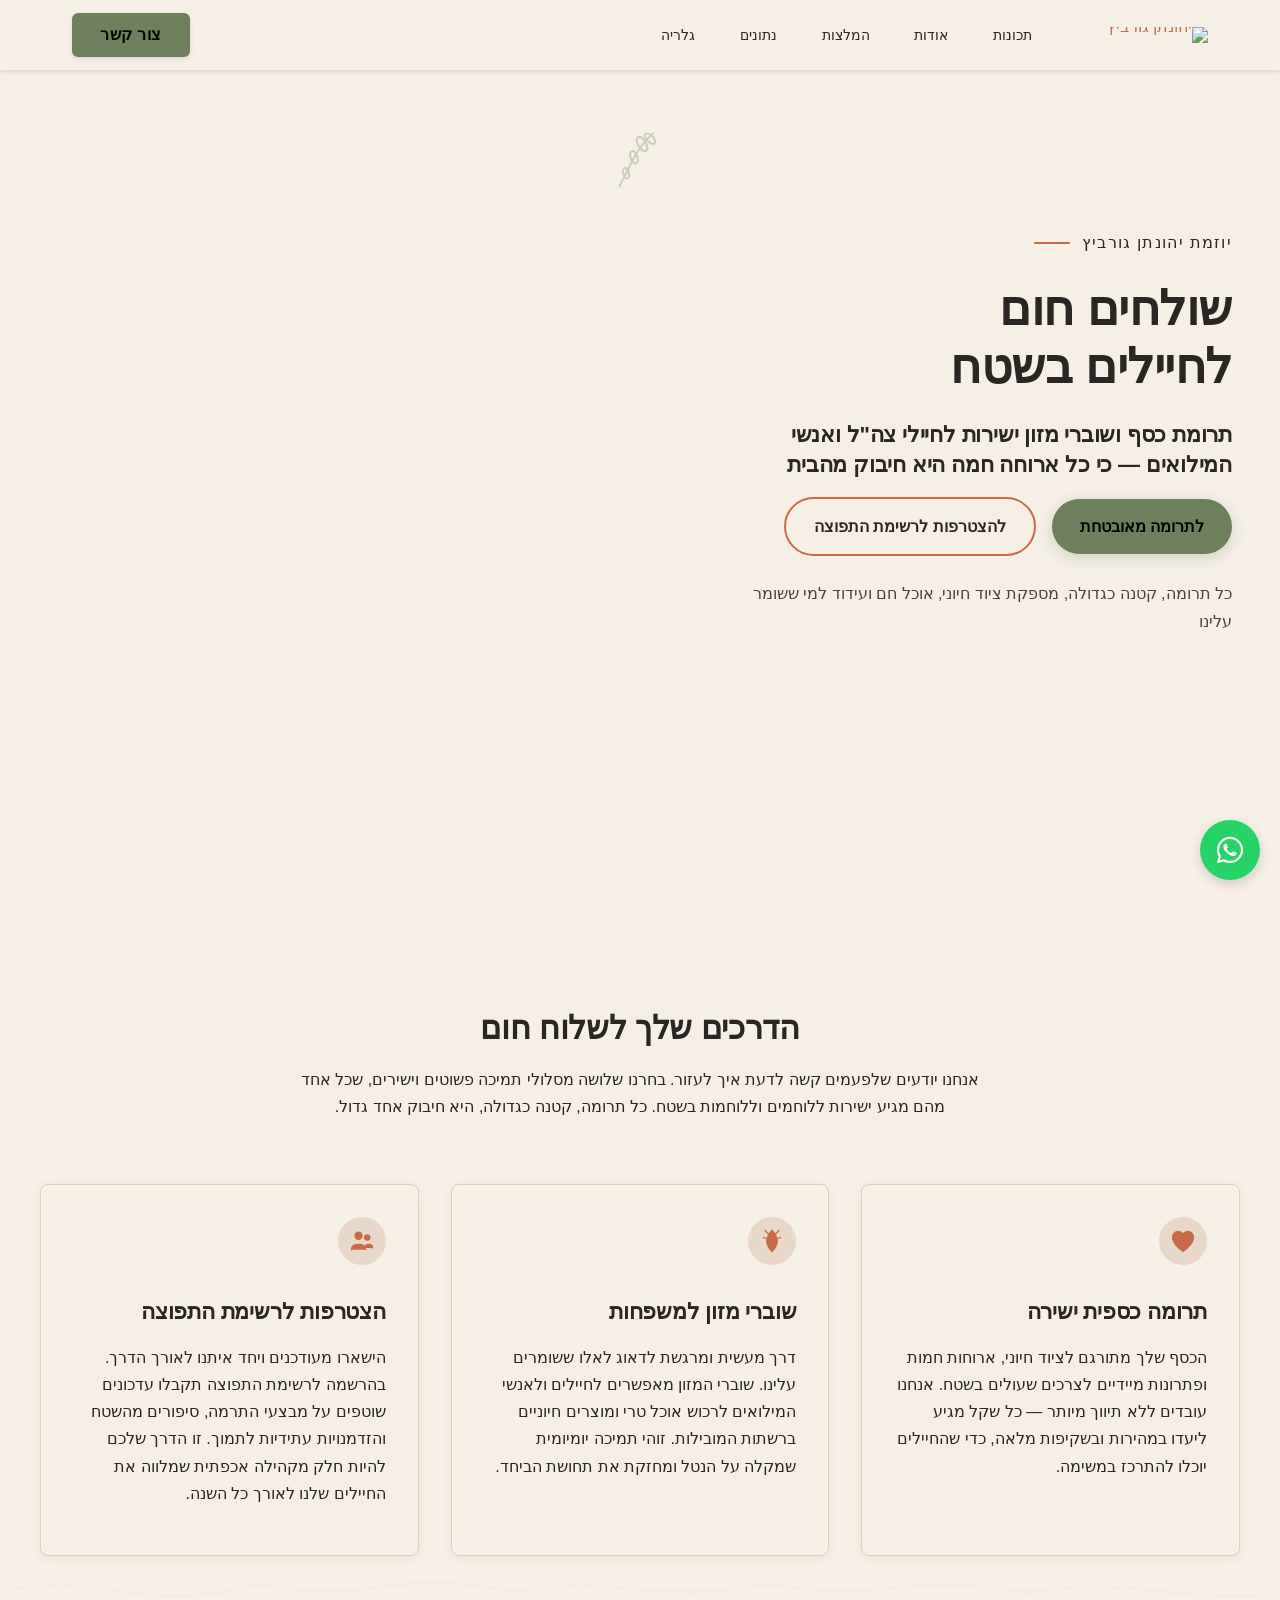
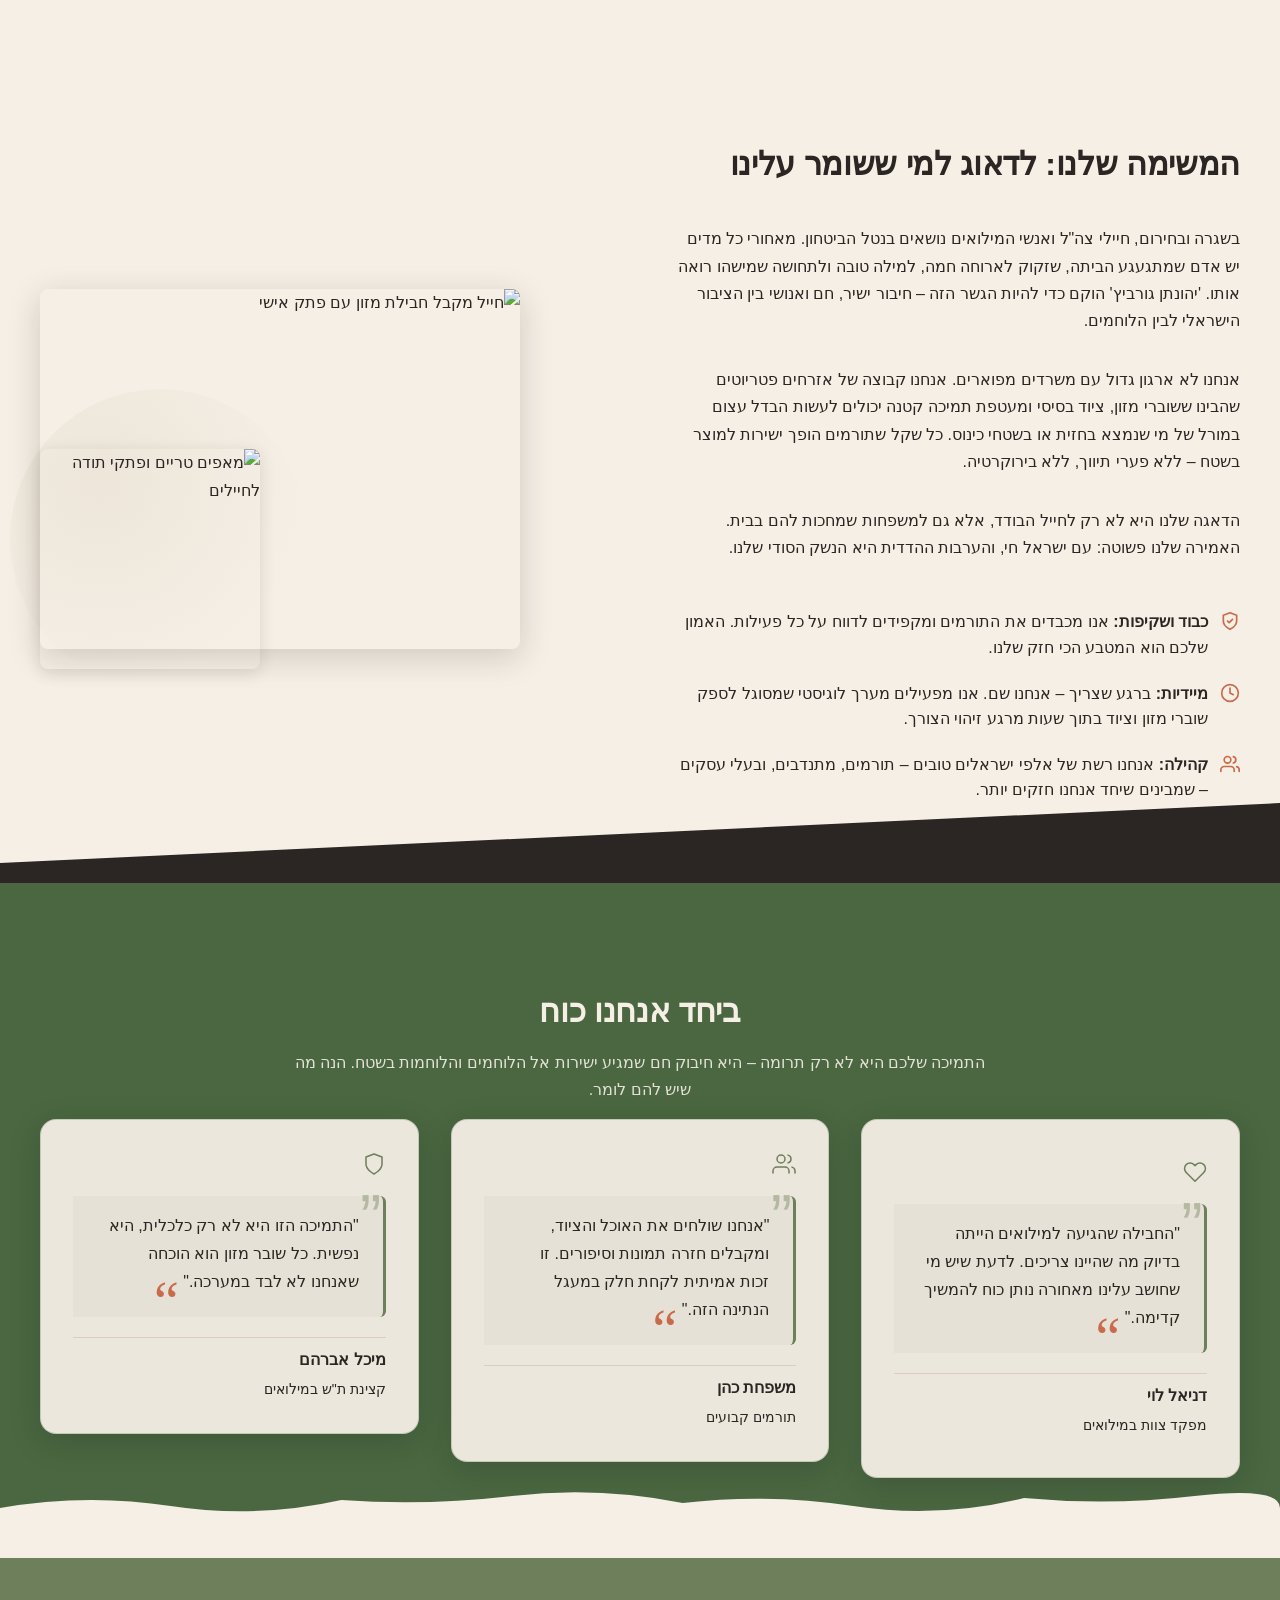
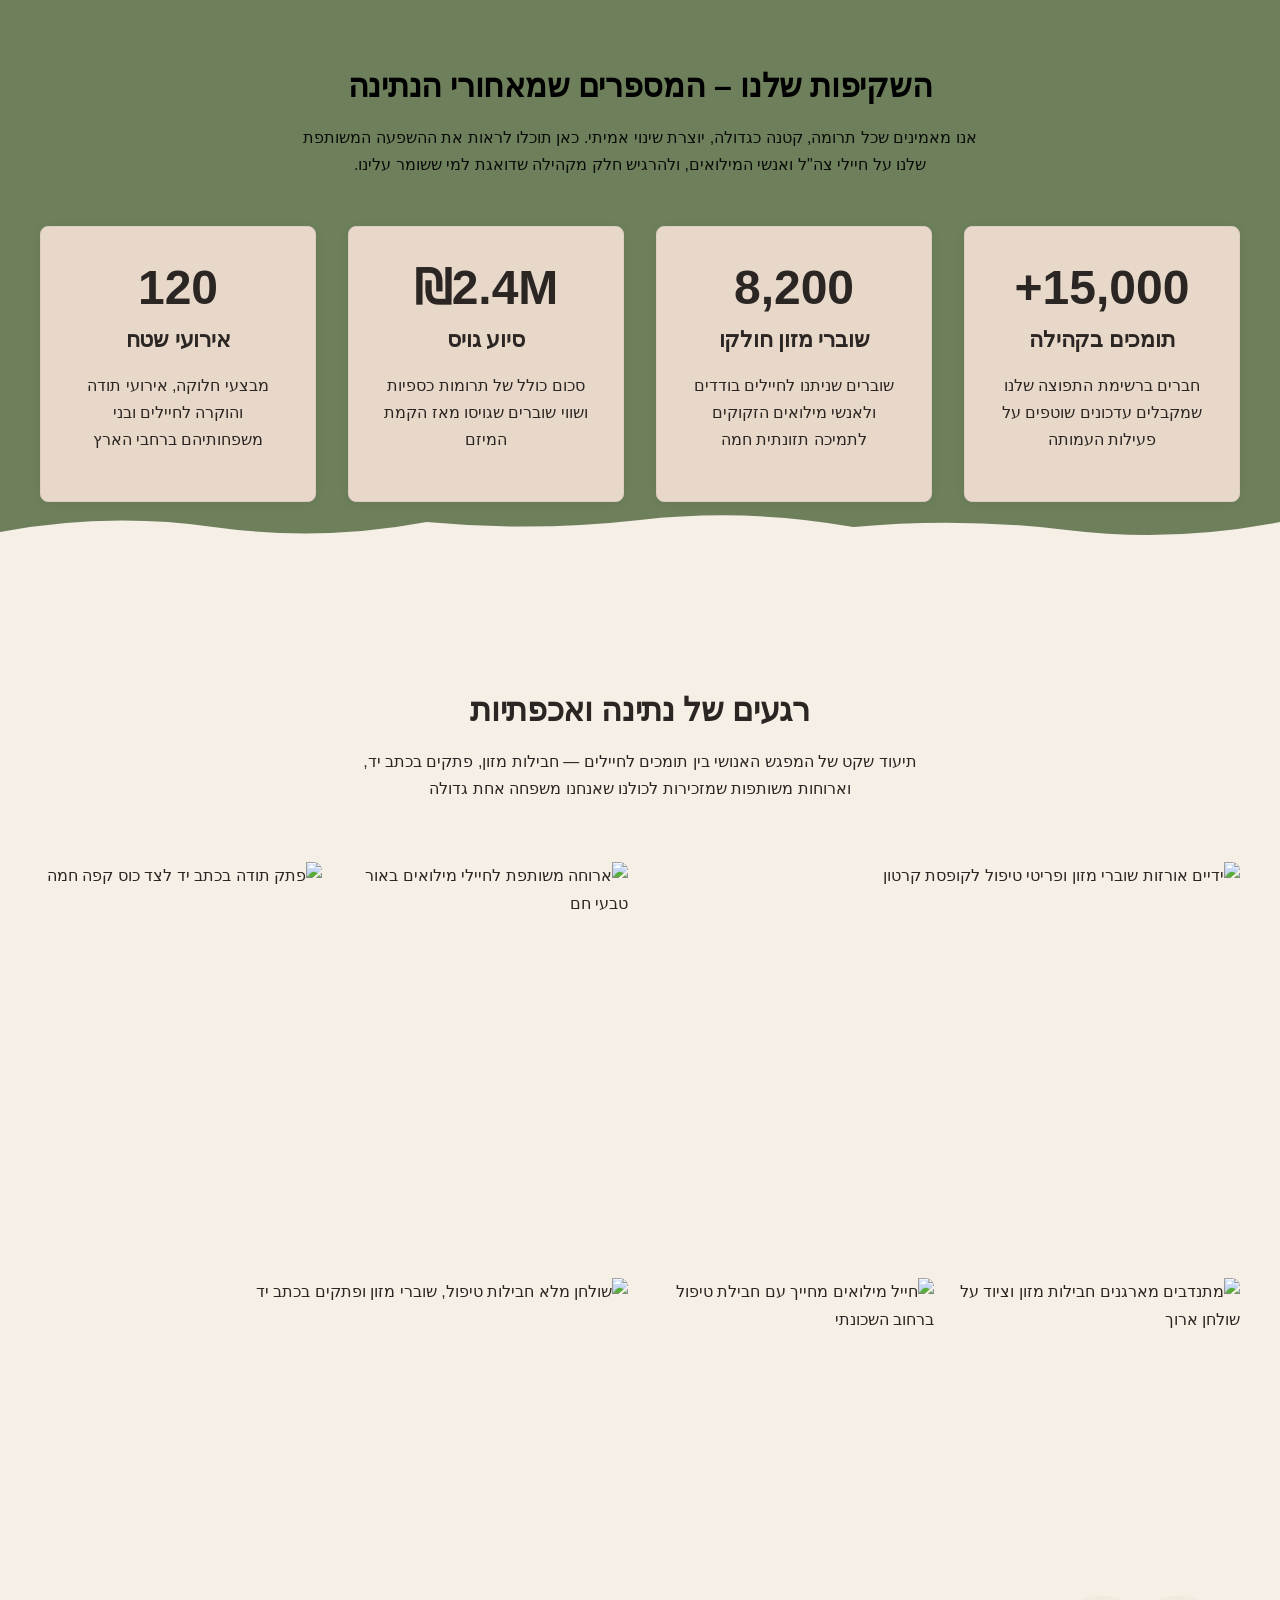
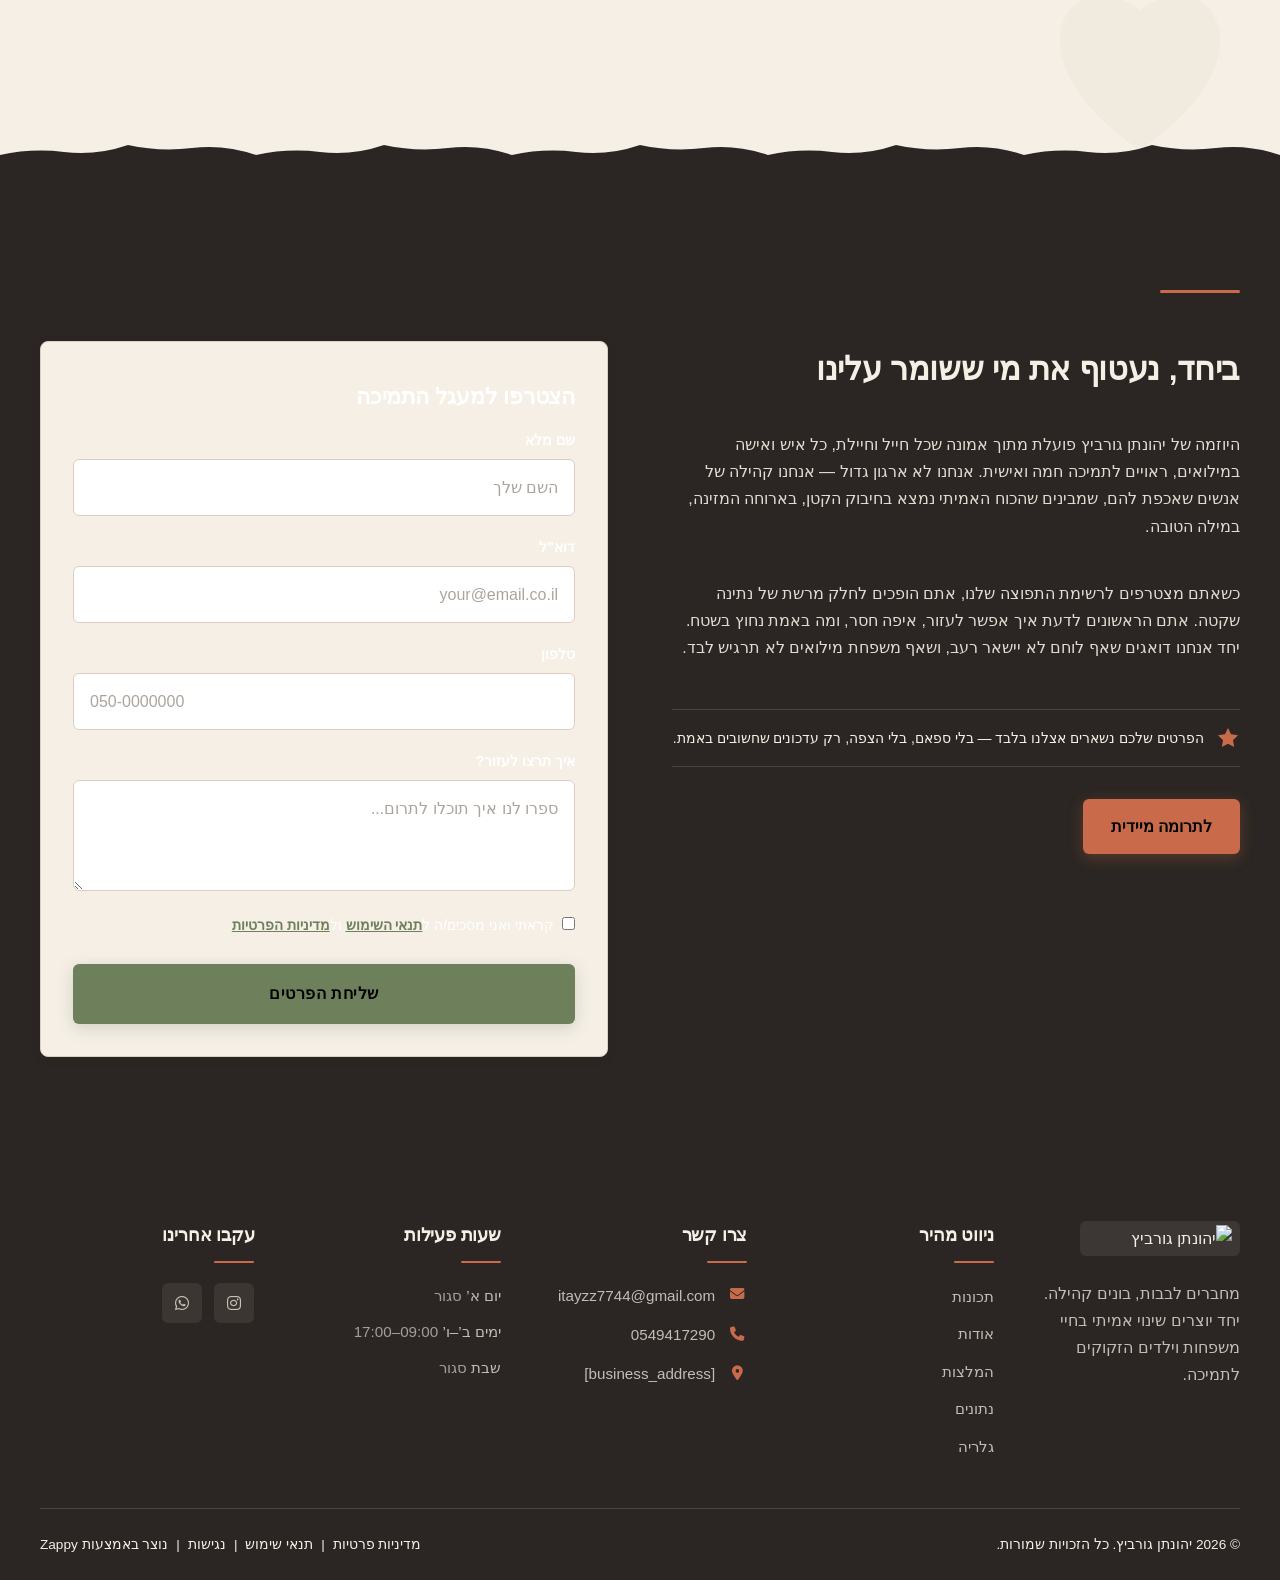
==== commit e9cf3d8e: "Background sync: Progressive GitHub Sync" ====
--- a/index.html
+++ b/index.html
@@ -352,16 +352,16 @@
   <nav class="navbar" dir="rtl">
   <button class="mobile-toggle" id="mobileToggle" aria-label="תפריט">
     <svg class="hamburger-icon" width="24" height="24" viewBox="0 0 24 24" fill="none">
-      <path d="M3 12h18M3 6h18M3 18h18" stroke="currentColor" stroke-width="2" stroke-linecap="round"/>
+      <path d="M3 12h18M3 6h18M3 18h18" stroke="currentColor" stroke-width="2" stroke-linecap="round"></path>
     </svg>
     <svg class="close-icon" width="24" height="24" viewBox="0 0 24 24" fill="none" style="display: none;">
-      <path d="M18 6L6 18M6 6l12 12" stroke="currentColor" stroke-width="2" stroke-linecap="round"/>
+      <path d="M18 6L6 18M6 6l12 12" stroke="currentColor" stroke-width="2" stroke-linecap="round"></path>
     </svg>
   </button>
   
-  <button class="phone-header-btn" data-phone aria-label="התקשר">
+  <button class="phone-header-btn" data-phone="0549417290" aria-label="התקשר">
     <svg width="20" height="20" viewBox="0 0 24 24" fill="currentColor">
-      <path d="M22 16.92v3a2 2 0 0 1-2.18 2 19.79 19.79 0 0 1-8.63-3.07 19.5 19.5 0 0 1-6-6 19.79 19.79 0 0 1-3.07-8.67A2 2 0 0 1 4.11 2h3a2 2 0 0 1 2 1.72 12.84 12.84 0 0 0 .7 2.81 2 2 0 0 1-.45 2.11L8.09 9.91a16 16 0 0 0 6 6l1.27-1.27a2 2 0 0 1 2.11-.45 12.84 12.84 0 0 0 2.81.7A2 2 0 0 1 22 16.92z"/>
+      <path d="M22 16.92v3a2 2 0 0 1-2.18 2 19.79 19.79 0 0 1-8.63-3.07 19.5 19.5 0 0 1-6-6 19.79 19.79 0 0 1-3.07-8.67A2 2 0 0 1 4.11 2h3a2 2 0 0 1 2 1.72 12.84 12.84 0 0 0 .7 2.81 2 2 0 0 1-.45 2.11L8.09 9.91a16 16 0 0 0 6 6l1.27-1.27a2 2 0 0 1 2.11-.45 12.84 12.84 0 0 0 2.81.7A2 2 0 0 1 22 16.92z"></path>
     </svg>
   </button>
 
@@ -818,7 +818,7 @@
         const phoneLinks = document.querySelectorAll('a[href^="tel:"]');
         const phoneNumber = phoneLinks.length > 0 
           ? phoneLinks[0].getAttribute('href').replace('tel:', '')
-          : '[business_phone]';
+          : '0549417290';
         
         window.location.href = 'tel:' + phoneNumber;
         console.log('[Navbar] Phone button clicked');
@@ -855,21 +855,21 @@
     <svg data-no-icon-edit="true" aria-hidden="true" viewBox="0 0 1200 80" preserveAspectRatio="none" xmlns="http://www.w3.org/2000/svg">
       <defs>
         <linearGradient id="heroDividerGrad" x1="0%" y1="0%" x2="0%" y2="100%">
-          <stop offset="0%" stop-color="#E8DFD0"/>
-          <stop offset="100%" stop-color="#F5EFE6"/>
+          <stop offset="0%" stop-color="#E8DFD0"></stop>
+          <stop offset="100%" stop-color="#F5EFE6"></stop>
         </linearGradient>
       </defs>
-      <path d="M0,80 L0,35 Q80,28 160,38 T320,32 Q400,40 480,30 T640,38 Q720,32 800,40 T960,30 Q1040,38 1120,32 T1200,38 L1200,80 Z" fill="var(--bg-light)"/>
+      <path d="M0,80 L0,35 Q80,28 160,38 T320,32 Q400,40 480,30 T640,38 Q720,32 800,40 T960,30 Q1040,38 1120,32 T1200,38 L1200,80 Z" fill="var(--bg-light)"></path>
     </svg>
   </div>
 
   <div class="hero-olive-branch" aria-hidden="true">
     <svg viewBox="0 0 60 60" xmlns="http://www.w3.org/2000/svg" fill="none" stroke="var(--primary)" stroke-width="1.5" stroke-linecap="round" stroke-linejoin="round" opacity="0.6">
-      <path d="M50,10 Q40,20 35,30 Q30,40 25,50"/>
-      <ellipse cx="42" cy="18" rx="3" ry="6" transform="rotate(-30 42 18)"/>
-      <ellipse cx="36" cy="28" rx="2.5" ry="5" transform="rotate(-20 36 28)"/>
-      <ellipse cx="30" cy="40" rx="2" ry="4" transform="rotate(-15 30 40)"/>
-      <ellipse cx="48" cy="14" rx="2.5" ry="5" transform="rotate(-45 48 14)"/>
+      <path d="M50,10 Q40,20 35,30 Q30,40 25,50"></path>
+      <ellipse cx="42" cy="18" rx="3" ry="6" transform="rotate(-30 42 18)"></ellipse>
+      <ellipse cx="36" cy="28" rx="2.5" ry="5" transform="rotate(-20 36 28)"></ellipse>
+      <ellipse cx="30" cy="40" rx="2" ry="4" transform="rotate(-15 30 40)"></ellipse>
+      <ellipse cx="48" cy="14" rx="2.5" ry="5" transform="rotate(-45 48 14)"></ellipse>
     </svg>
   </div>
 </section>
@@ -890,7 +890,7 @@
         <div class="index-features-section__card-icon">
           <!-- Handcrafted heart icon with accent fill -->
           <svg data-element-type="icon" data-icon-type="svg" viewBox="0 0 32 32" fill="none" xmlns="http://www.w3.org/2000/svg">
-            <path d="M16 28C16 28 4 20 4 12C4 8 7 5 10.5 5C12.8 5 14.8 6.2 16 7.8C17.2 6.2 19.2 5 21.5 5C25 5 28 8 28 12C28 20 16 28 16 28Z" fill="var(--accent)" stroke="var(--accent)" stroke-width="1.5" stroke-linecap="round" stroke-linejoin="round"/>
+            <path d="M16 28C16 28 4 20 4 12C4 8 7 5 10.5 5C12.8 5 14.8 6.2 16 7.8C17.2 6.2 19.2 5 21.5 5C25 5 28 8 28 12C28 20 16 28 16 28Z" fill="var(--accent)" stroke="var(--accent)" stroke-width="1.5" stroke-linecap="round" stroke-linejoin="round"></path>
           </svg>
         </div>
         <h3 class="index-features-section__card-title">תרומה כספית ישירה</h3>
@@ -902,12 +902,12 @@
         <div class="index-features-section__card-icon">
           <!-- Wheat stalk icon -->
           <svg data-element-type="icon" data-icon-type="svg" viewBox="0 0 32 32" fill="none" xmlns="http://www.w3.org/2000/svg">
-            <path d="M16 4C16 4 10 10 10 16C10 22 16 28 16 28C16 28 22 22 22 16C22 10 16 4 16 4Z" fill="var(--accent)" stroke="var(--accent)" stroke-width="1.5" stroke-linecap="round" stroke-linejoin="round"/>
-            <path d="M16 4L16 28" stroke="var(--accent)" stroke-width="1.5" stroke-linecap="round"/>
-            <path d="M12 8L8 4" stroke="var(--accent)" stroke-width="1.5" stroke-linecap="round"/>
-            <path d="M20 8L24 4" stroke="var(--accent)" stroke-width="1.5" stroke-linecap="round"/>
-            <path d="M12 14L6 12" stroke="var(--accent)" stroke-width="1.5" stroke-linecap="round"/>
-            <path d="M20 14L26 12" stroke="var(--accent)" stroke-width="1.5" stroke-linecap="round"/>
+            <path d="M16 4C16 4 10 10 10 16C10 22 16 28 16 28C16 28 22 22 22 16C22 10 16 4 16 4Z" fill="var(--accent)" stroke="var(--accent)" stroke-width="1.5" stroke-linecap="round" stroke-linejoin="round"></path>
+            <path d="M16 4L16 28" stroke="var(--accent)" stroke-width="1.5" stroke-linecap="round"></path>
+            <path d="M12 8L8 4" stroke="var(--accent)" stroke-width="1.5" stroke-linecap="round"></path>
+            <path d="M20 8L24 4" stroke="var(--accent)" stroke-width="1.5" stroke-linecap="round"></path>
+            <path d="M12 14L6 12" stroke="var(--accent)" stroke-width="1.5" stroke-linecap="round"></path>
+            <path d="M20 14L26 12" stroke="var(--accent)" stroke-width="1.5" stroke-linecap="round"></path>
           </svg>
         </div>
         <h3 class="index-features-section__card-title">שוברי מזון למשפחות</h3>
@@ -919,10 +919,10 @@
         <div class="index-features-section__card-icon">
           <!-- Connected people icon -->
           <svg data-element-type="icon" data-icon-type="svg" viewBox="0 0 32 32" fill="none" xmlns="http://www.w3.org/2000/svg">
-            <circle cx="12" cy="10" r="4" fill="var(--accent)" stroke="var(--accent)" stroke-width="1.5"/>
-            <circle cx="22" cy="12" r="3" fill="var(--accent)" stroke="var(--accent)" stroke-width="1.5"/>
-            <path d="M4 26C4 22 7 20 12 20C17 20 20 22 20 26" fill="var(--accent)" stroke="var(--accent)" stroke-width="1.5" stroke-linecap="round"/>
-            <path d="M19 24C19 21 21 20 24 20C27 20 28 21 28 24" fill="var(--accent)" stroke="var(--accent)" stroke-width="1.5" stroke-linecap="round"/>
+            <circle cx="12" cy="10" r="4" fill="var(--accent)" stroke="var(--accent)" stroke-width="1.5"></circle>
+            <circle cx="22" cy="12" r="3" fill="var(--accent)" stroke="var(--accent)" stroke-width="1.5"></circle>
+            <path d="M4 26C4 22 7 20 12 20C17 20 20 22 20 26" fill="var(--accent)" stroke="var(--accent)" stroke-width="1.5" stroke-linecap="round"></path>
+            <path d="M19 24C19 21 21 20 24 20C27 20 28 21 28 24" fill="var(--accent)" stroke="var(--accent)" stroke-width="1.5" stroke-linecap="round"></path>
           </svg>
         </div>
         <h3 class="index-features-section__card-title">הצטרפות לרשימת התפוצה</h3>
@@ -937,10 +937,10 @@
     <svg data-no-icon-edit="true" aria-hidden="true" viewBox="0 0 1200 80" preserveAspectRatio="none" xmlns="http://www.w3.org/2000/svg">
       <defs>
         <filter id="torn-shadow" x="-5%" y="-10%" width="110%" height="120%">
-          <feDropShadow dx="0" dy="3" stdDeviation="4" flood-color="#000000" flood-opacity="0.08"/>
+          <fedropshadow dx="0" dy="3" stdDeviation="4" flood-color="#000000" flood-opacity="0.08"></fedropshadow>
         </filter>
       </defs>
-      <path d="M0,80 L0,35 Q60,28 120,38 T240,30 Q300,42 360,32 T480,38 Q540,28 600,35 T720,30 Q780,40 840,33 T960,38 Q1020,28 1080,36 T1200,40 L1200,80 Z" fill="var(--bg-light)" filter="url(#torn-shadow)"/>
+      <path d="M0,80 L0,35 Q60,28 120,38 T240,30 Q300,42 360,32 T480,38 Q540,28 600,35 T720,30 Q780,40 840,33 T960,38 Q1020,28 1080,36 T1200,40 L1200,80 Z" fill="var(--bg-light)" filter="url(#torn-shadow)"></path>
     </svg>
   </div>
 </section>
@@ -958,19 +958,19 @@
       <ul class="index-about-section__values">
         <li class="index-about-section__value-item">
           <span class="index-about-section__value-icon" aria-hidden="true">
-            <svg width="20" height="20" viewBox="0 0 24 24" fill="none" stroke="currentColor" stroke-width="2" stroke-linecap="round" stroke-linejoin="round" data-element-type="icon" data-icon-type="svg"><path d="M12 22s8-4 8-10V5l-8-3-8 3v7c0 6 8 10 8 10z"/><path d="M9 12l2 2 4-4"/></svg>
+            <svg width="20" height="20" viewBox="0 0 24 24" fill="none" stroke="currentColor" stroke-width="2" stroke-linecap="round" stroke-linejoin="round" data-element-type="icon" data-icon-type="svg"><path d="M12 22s8-4 8-10V5l-8-3-8 3v7c0 6 8 10 8 10z"></path><path d="M9 12l2 2 4-4"></path></svg>
           </span>
           <span class="index-about-section__value-text"><strong>כבוד ושקיפות:</strong> אנו מכבדים את התורמים ומקפידים לדווח על כל פעילות. האמון שלכם הוא המטבע הכי חזק שלנו.</span>
         </li>
         <li class="index-about-section__value-item">
           <span class="index-about-section__value-icon" aria-hidden="true">
-            <svg width="20" height="20" viewBox="0 0 24 24" fill="none" stroke="currentColor" stroke-width="2" stroke-linecap="round" stroke-linejoin="round" data-element-type="icon" data-icon-type="svg"><circle cx="12" cy="12" r="10"/><polyline points="12 6 12 12 16 14"/></svg>
+            <svg width="20" height="20" viewBox="0 0 24 24" fill="none" stroke="currentColor" stroke-width="2" stroke-linecap="round" stroke-linejoin="round" data-element-type="icon" data-icon-type="svg"><circle cx="12" cy="12" r="10"></circle><polyline points="12 6 12 12 16 14"></polyline></svg>
           </span>
           <span class="index-about-section__value-text"><strong>מיידיות:</strong> ברגע שצריך – אנחנו שם. אנו מפעילים מערך לוגיסטי שמסוגל לספק שוברי מזון וציוד בתוך שעות מרגע זיהוי הצורך.</span>
         </li>
         <li class="index-about-section__value-item">
           <span class="index-about-section__value-icon" aria-hidden="true">
-            <svg width="20" height="20" viewBox="0 0 24 24" fill="none" stroke="currentColor" stroke-width="2" stroke-linecap="round" stroke-linejoin="round" data-element-type="icon" data-icon-type="svg"><path d="M17 21v-2a4 4 0 0 0-4-4H5a4 4 0 0 0-4 4v2"/><circle cx="9" cy="7" r="4"/><path d="M23 21v-2a4 4 0 0 0-3-3.87"/><path d="M16 3.13a4 4 0 0 1 0 7.75"/></svg>
+            <svg width="20" height="20" viewBox="0 0 24 24" fill="none" stroke="currentColor" stroke-width="2" stroke-linecap="round" stroke-linejoin="round" data-element-type="icon" data-icon-type="svg"><path d="M17 21v-2a4 4 0 0 0-4-4H5a4 4 0 0 0-4 4v2"></path><circle cx="9" cy="7" r="4"></circle><path d="M23 21v-2a4 4 0 0 0-3-3.87"></path><path d="M16 3.13a4 4 0 0 1 0 7.75"></path></svg>
           </span>
           <span class="index-about-section__value-text"><strong>קהילה:</strong> אנחנו רשת של אלפי ישראלים טובים – תורמים, מתנדבים, ובעלי עסקים – שמבינים שיחד אנחנו חזקים יותר.</span>
         </li>
@@ -993,7 +993,7 @@
   <!-- Bottom divider: diagonal soft-sand band -->
   <div class="index-about-section__divider-wrapper">
     <svg data-no-icon-edit="true" aria-hidden="true" viewBox="0 0 1200 80" preserveAspectRatio="none" xmlns="http://www.w3.org/2000/svg">
-      <polygon points="0,80 1200,80 1200,0 0,60" fill="var(--bg-dark)"/>
+      <polygon points="0,80 1200,80 1200,0 0,60" fill="var(--bg-dark)"></polygon>
     </svg>
   </div>
 </section>
@@ -1008,7 +1008,7 @@
             <article class="index-testimonials-section__card index-testimonials-section__card--tall">
                 <div class="index-testimonials-section__card-icon">
                     <svg data-element-type="icon" data-icon-type="svg" width="24" height="24" viewBox="0 0 24 24" fill="none" stroke="currentColor" stroke-width="1.5" stroke-linecap="round" stroke-linejoin="round">
-                        <path d="M20.84 4.61a5.5 5.5 0 0 0-7.78 0L12 5.67l-1.06-1.06a5.5 5.5 0 0 0-7.78 7.78l1.06 1.06L12 21.23l7.78-7.78 1.06-1.06a5.5 5.5 0 0 0 0-7.78z"/>
+                        <path d="M20.84 4.61a5.5 5.5 0 0 0-7.78 0L12 5.67l-1.06-1.06a5.5 5.5 0 0 0-7.78 7.78l1.06 1.06L12 21.23l7.78-7.78 1.06-1.06a5.5 5.5 0 0 0 0-7.78z"></path>
                     </svg>
                 </div>
                 <blockquote class="index-testimonials-section__quote">
@@ -1023,10 +1023,10 @@
             <article class="index-testimonials-section__card">
                 <div class="index-testimonials-section__card-icon">
                     <svg data-element-type="icon" data-icon-type="svg" width="24" height="24" viewBox="0 0 24 24" fill="none" stroke="currentColor" stroke-width="1.5" stroke-linecap="round" stroke-linejoin="round">
-                        <path d="M17 21v-2a4 4 0 0 0-4-4H5a4 4 0 0 0-4 4v2"/>
-                        <circle cx="9" cy="7" r="4"/>
-                        <path d="M23 21v-2a4 4 0 0 0-3-3.87"/>
-                        <path d="M16 3.13a4 4 0 0 1 0 7.75"/>
+                        <path d="M17 21v-2a4 4 0 0 0-4-4H5a4 4 0 0 0-4 4v2"></path>
+                        <circle cx="9" cy="7" r="4"></circle>
+                        <path d="M23 21v-2a4 4 0 0 0-3-3.87"></path>
+                        <path d="M16 3.13a4 4 0 0 1 0 7.75"></path>
                     </svg>
                 </div>
                 <blockquote class="index-testimonials-section__quote">
@@ -1041,7 +1041,7 @@
             <article class="index-testimonials-section__card">
                 <div class="index-testimonials-section__card-icon">
                     <svg data-element-type="icon" data-icon-type="svg" width="24" height="24" viewBox="0 0 24 24" fill="none" stroke="currentColor" stroke-width="1.5" stroke-linecap="round" stroke-linejoin="round">
-                        <path d="M12 22s8-4 8-10V5l-8-3-8 3v7c0 6 8 10 8 10z"/>
+                        <path d="M12 22s8-4 8-10V5l-8-3-8 3v7c0 6 8 10 8 10z"></path>
                     </svg>
                 </div>
                 <blockquote class="index-testimonials-section__quote">
@@ -1060,11 +1060,11 @@
         <svg data-no-icon-edit="true" aria-hidden="true" viewBox="0 0 1200 80" preserveAspectRatio="none" xmlns="http://www.w3.org/2000/svg">
             <defs>
                 <linearGradient id="testimonialFade" x1="0%" y1="0%" x2="0%" y2="100%">
-                    <stop offset="0%" stop-color="#4A6741" stop-opacity="1"/>
-                    <stop offset="100%" stop-color="#6E7F5B" stop-opacity="1"/>
+                    <stop offset="0%" stop-color="#4A6741" stop-opacity="1"></stop>
+                    <stop offset="100%" stop-color="#6E7F5B" stop-opacity="1"></stop>
                 </linearGradient>
             </defs>
-            <path d="M0,80 L0,30 Q80,15 160,28 T320,22 Q400,28 480,18 T640,25 Q720,15 800,28 T960,20 Q1040,28 1120,18 T1200,30 L1200,80 Z" fill="var(--bg-light)"/>
+            <path d="M0,80 L0,30 Q80,15 160,28 T320,22 Q400,28 480,18 T640,25 Q720,15 800,28 T960,20 Q1040,28 1120,18 T1200,30 L1200,80 Z" fill="var(--bg-light)"></path>
         </svg>
     </div>
 </section>
@@ -1100,7 +1100,7 @@
   </div>
   <div class="index-stats-divider-wrapper">
     <svg data-no-icon-edit="true" aria-hidden="true" viewBox="0 0 1200 80" preserveAspectRatio="none" xmlns="http://www.w3.org/2000/svg">
-      <path d="M0,80 L0,30 Q100,10 200,25 T400,20 Q500,30 600,18 T800,25 Q900,15 1000,28 T1200,20 L1200,80 Z" fill="var(--bg-light)"/>
+      <path d="M0,80 L0,30 Q100,10 200,25 T400,20 Q500,30 600,18 T800,25 Q900,15 1000,28 T1200,20 L1200,80 Z" fill="var(--bg-light)"></path>
     </svg>
   </div>
 </section>
@@ -1162,19 +1162,19 @@
     <svg viewBox="0 0 1200 80" preserveAspectRatio="none" xmlns="http://www.w3.org/2000/svg">
       <defs>
         <linearGradient id="terracottaBrush" x1="0%" y1="0%" x2="100%" y2="0%">
-          <stop offset="0%" stop-color="#C96B4B" stop-opacity="0.85"/>
-          <stop offset="50%" stop-color="#C96B4B" stop-opacity="0.6"/>
-          <stop offset="100%" stop-color="#C96B4B" stop-opacity="0.35"/>
+          <stop offset="0%" stop-color="#C96B4B" stop-opacity="0.85"></stop>
+          <stop offset="50%" stop-color="#C96B4B" stop-opacity="0.6"></stop>
+          <stop offset="100%" stop-color="#C96B4B" stop-opacity="0.35"></stop>
         </linearGradient>
       </defs>
-      <path d="M0,80 L0,45 Q30,38 60,42 T120,35 Q150,42 180,38 T240,45 Q270,38 300,42 T360,35 Q390,42 420,38 T480,45 Q510,38 540,42 T600,35 Q630,42 660,38 T720,45 Q750,38 780,42 T840,35 Q870,42 900,38 T960,45 Q990,38 1020,42 T1080,35 Q1110,42 1140,38 T1200,45 L1200,80 Z" fill="var(--bg-dark)"/>
+      <path d="M0,80 L0,45 Q30,38 60,42 T120,35 Q150,42 180,38 T240,45 Q270,38 300,42 T360,35 Q390,42 420,38 T480,45 Q510,38 540,42 T600,35 Q630,42 660,38 T720,45 Q750,38 780,42 T840,35 Q870,42 900,38 T960,45 Q990,38 1020,42 T1080,35 Q1110,42 1140,38 T1200,45 L1200,80 Z" fill="var(--bg-dark)"></path>
     </svg>
   </div>
 
   <!-- Decorative motif: heart-hands-bg -->
   <div class="gallery-decorative-motif" aria-hidden="true">
     <svg viewBox="0 0 200 200" fill="none" xmlns="http://www.w3.org/2000/svg">
-      <path d="M100 180C100 180 20 130 20 70C20 30 60 10 100 40C140 10 180 30 180 70C180 130 100 180 100 180Z" fill="#E8DFD0" opacity="0.4"/>
+      <path d="M100 180C100 180 20 130 20 70C20 30 60 10 100 40C140 10 180 30 180 70C180 130 100 180 100 180Z" fill="#E8DFD0" opacity="0.4"></path>
     </svg>
   </div>
 </section>
@@ -1198,7 +1198,7 @@
                 </p>
                 <div class="index-contact-section__reassurance">
                     <svg class="index-contact-section__reassurance-icon" width="24" height="24" viewBox="0 0 24 24" fill="none" xmlns="http://www.w3.org/2000/svg" data-element-type="icon" data-icon-type="svg">
-                        <path d="M12 2L15.09 8.26L22 9.27L17 14.14L18.18 21.02L12 17.77L5.82 21.02L7 14.14L2 9.27L8.91 8.26L12 2Z" fill="currentColor" stroke="none"/>
+                        <path d="M12 2L15.09 8.26L22 9.27L17 14.14L18.18 21.02L12 17.77L5.82 21.02L7 14.14L2 9.27L8.91 8.26L12 2Z" fill="currentColor" stroke="none"></path>
                     </svg>
                     <span>הפרטים שלכם נשארים אצלנו בלבד — בלי ספאם, בלי הצפה, רק עדכונים שחשובים באמת.</span>
                 </div>
@@ -1211,11 +1211,11 @@
                 <form class="contact-form index-contact-section__form">
                     <div class="index-contact-section__field-group">
                         <label for="contact-name" class="index-contact-section__label" style="color: #FFFFFF !important">שם מלא</label>
-                        <input type="text" id="contact-name" name="name" class="index-contact-section__input" placeholder="השם שלך" required>
+                        <input type="text" id="contact-name" name="name" class="index-contact-section__input" placeholder="השם שלך" required="">
                     </div>
                     <div class="index-contact-section__field-group">
                         <label for="contact-email" class="index-contact-section__label" style="color: #FFFFFF !important">דוא"ל</label>
-                        <input type="email" id="contact-email" name="email" class="index-contact-section__input" placeholder="your@email.co.il" required>
+                        <input type="email" id="contact-email" name="email" class="index-contact-section__input" placeholder="your@email.co.il" required="">
                     </div>
                     <div class="index-contact-section__field-group">
                         <label for="contact-phone" class="index-contact-section__label" style="color: #FFFFFF !important">טלפון</label>
@@ -1228,7 +1228,7 @@
                     
                     <div class="privacy-consent index-contact-section__privacy">
                         <label class="privacy-consent-label index-contact-section__privacy-label">
-                            <input type="checkbox" name="privacy_consent" class="privacy-consent-checkbox index-contact-section__checkbox" required>
+                            <input type="checkbox" name="privacy_consent" class="privacy-consent-checkbox index-contact-section__checkbox" required="">
                             <span style="color: #FFFFFF !important">קראתי ואני מסכים/ה ל<a href="/terms" target="_blank" class="index-contact-section__privacy-link">תנאי השימוש</a> ול<a href="/privacy" target="_blank" class="index-contact-section__privacy-link">מדיניות הפרטיות</a></span>
                         </label>
                     </div>
@@ -1269,11 +1269,11 @@
         <ul class="footer-contact">
           <li>
             <span class="contact-icon"><i class="fas fa-envelope"></i></span>
-            <span class="contact-text"><a href="mailto:[business_email]">[business_email]</a></span>
+            <span class="contact-text"><a href="mailto:itayzz7744@gmail.com">itayzz7744@gmail.com</a></span>
           </li>
           <li>
             <span class="contact-icon"><i class="fas fa-phone"></i></span>
-            <span class="contact-text"><a href="tel:[business_phone]">[business_phone]</a></span>
+            <span class="contact-text"><a href="tel:0549417290">0549417290</a></span>
           </li>
           <li><a href="/"><span class="contact-icon"><i class="fas fa-map-marker-alt"></i></span>
             <span class="contact-text">[business_address]</span></a></li>
@@ -1283,20 +1283,18 @@
       <!-- Business Hours -->
       <div class="footer-col footer-hours-col">
         <h4>שעות פעילות</h4>
-        <ul class="footer-hours">
-          <li><a href="/"><span class="hours-day">ימים א'–ה'</span> <span class="hours-time">09:00–18:00</span></a></li>
-          <li><a href="/"><span class="hours-day">יום ו'</span> <span class="hours-time">09:00–13:00</span></a></li>
-          <li><a href="/"><span class="hours-day">שבת</span> <span class="hours-time">סגור</span></a></li>
-        </ul>
+        <ul class="footer-hours"><li><a href="/"><span class="hours-day">יום א’</span> <span class="hours-time">סגור</span></a></li>
+<li><a href="/"><span class="hours-day">ימים ב’–ו’</span> <span class="hours-time">09:00–17:00</span></a></li>
+<li><a href="/"><span class="hours-day">שבת</span> <span class="hours-time">סגור</span></a></li></ul>
       </div>
 
       <!-- Social Media -->
       <div class="footer-col footer-social-col">
         <h4>עקבו אחרינו</h4>
         <div class="footer-social">
-          <a href="#" aria-label="Facebook" data-zappy-social-placeholder="true"><i class="fab fa-facebook-f"></i></a>
+          <a href="#" aria-label="Facebook" data-zappy-social-placeholder="true" style="display:none !important;"><i class="fab fa-facebook-f"></i></a>
           <a href="#" aria-label="Instagram" data-zappy-social-placeholder="true"><i class="fab fa-instagram"></i></a>
-          <a href="#" aria-label="WhatsApp" data-zappy-social-placeholder="true"><i class="fab fa-whatsapp"></i></a>
+          <a href="https://wa.me/972549417290" aria-label="WhatsApp" data-zappy-social-placeholder="true"><i class="fab fa-whatsapp"></i></a>
         </div>
       </div>
     </div>
@@ -1319,7 +1317,7 @@
   </div>
 </footer>
   
-  <a href="https://wa.me/[whatsapp_handle]" class="whatsapp-float" aria-label="WhatsApp">
+  <a href="https://wa.me/972549417290" class="whatsapp-float" aria-label="WhatsApp">
     <i class="fab fa-whatsapp"></i>
   </a>
   
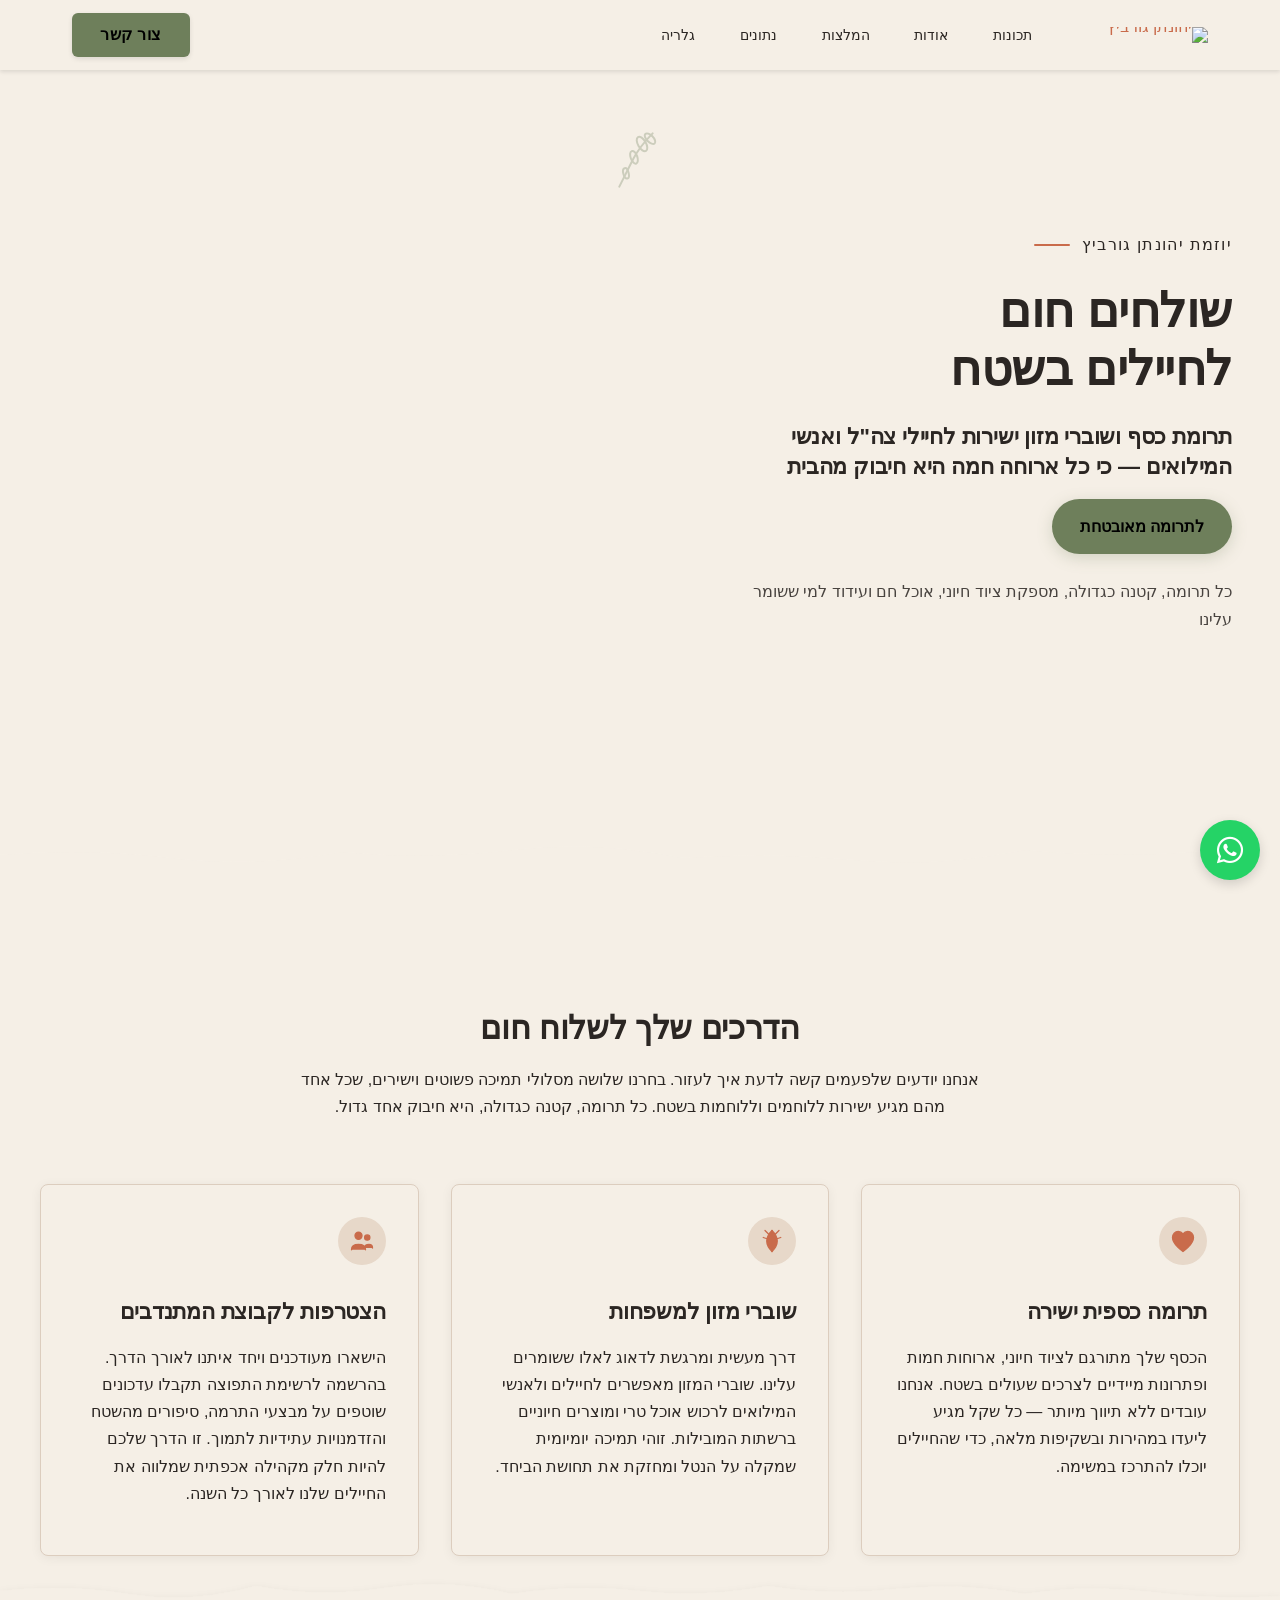
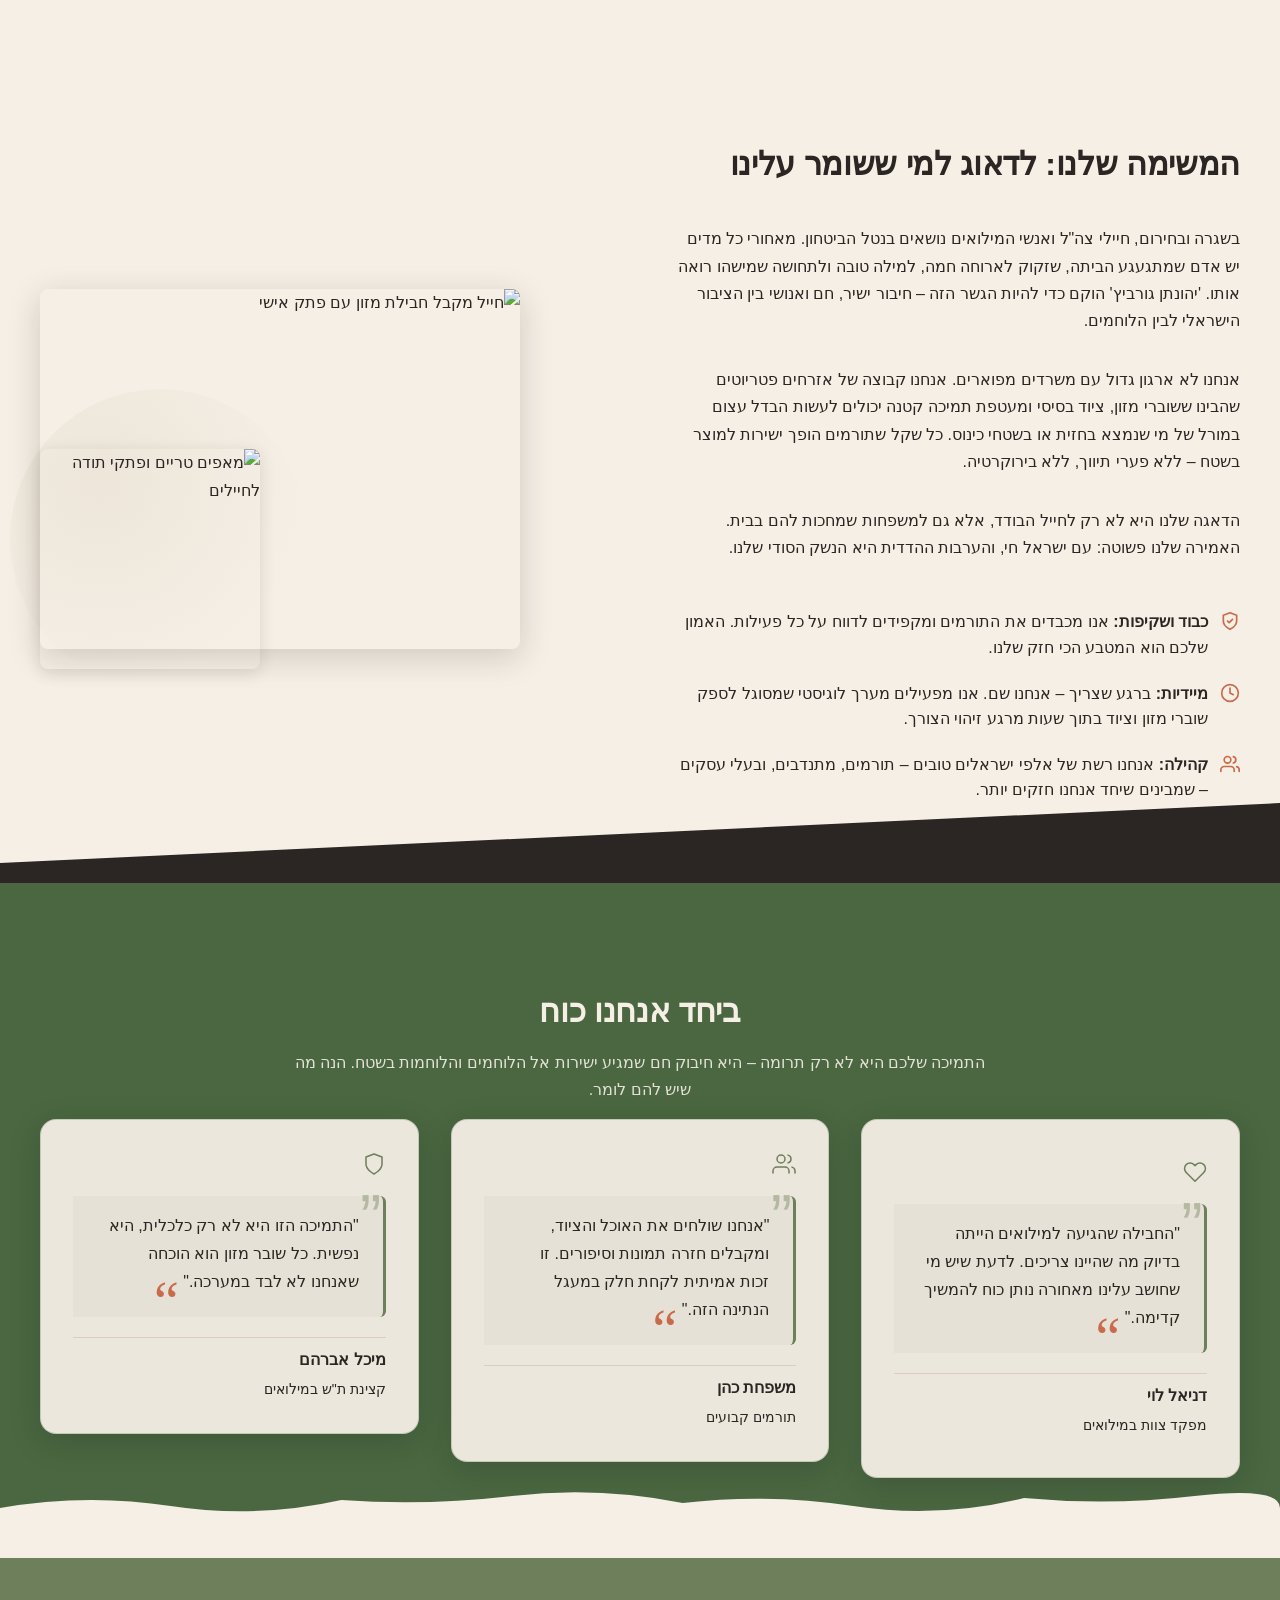
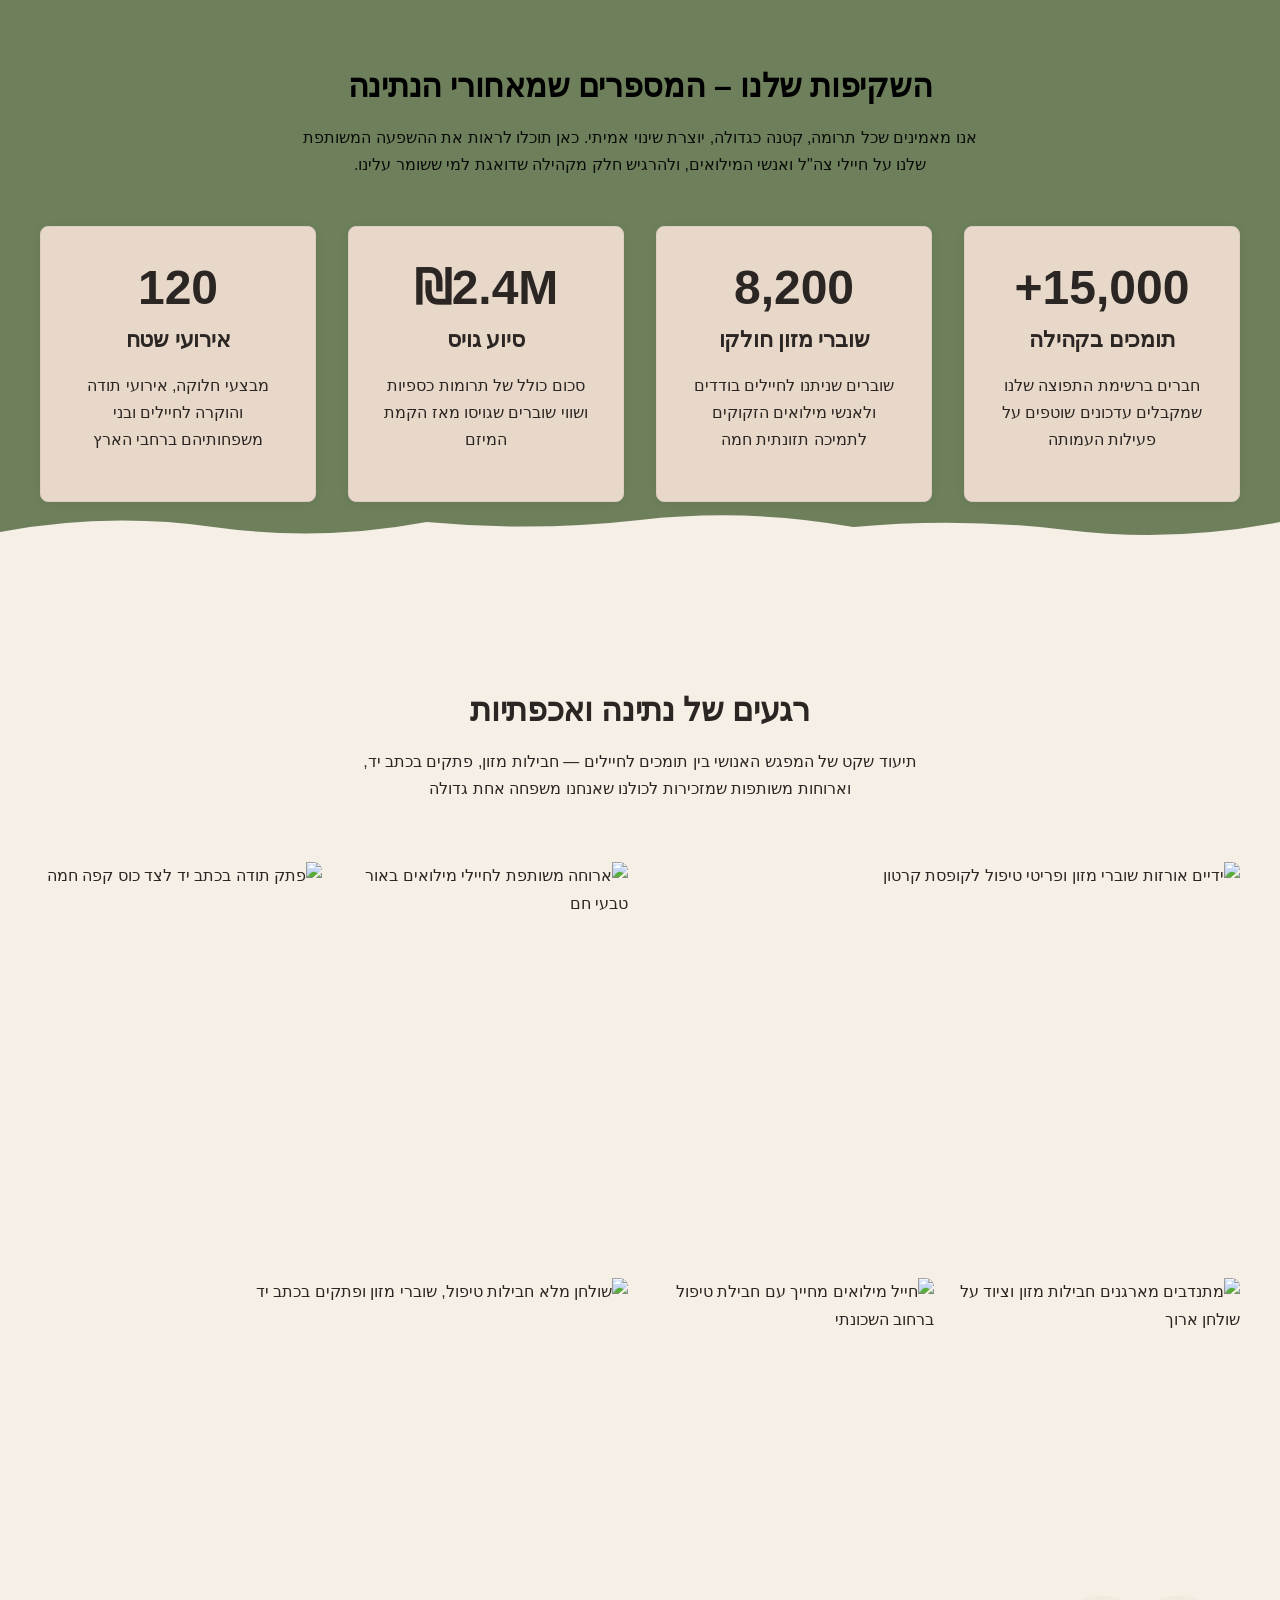
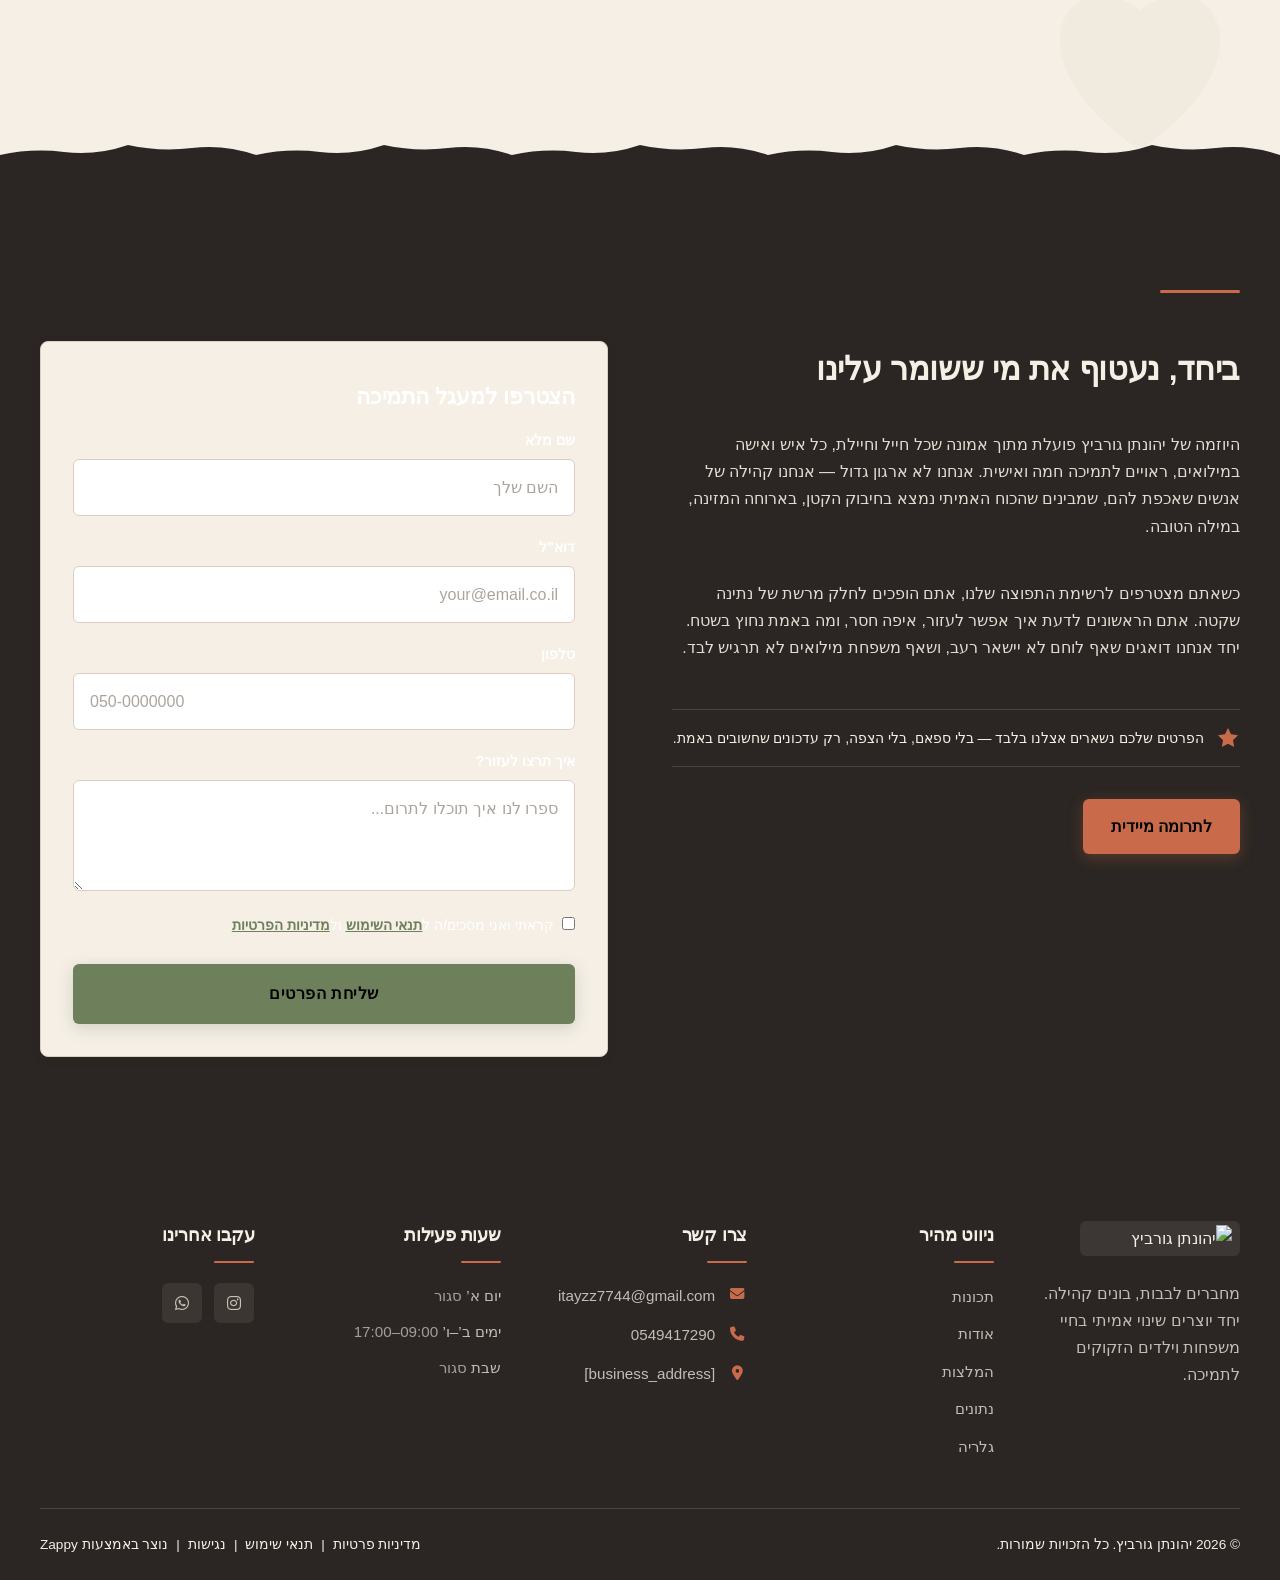
==== commit c1ef375b: "Background sync: Progressive GitHub Sync" ====
--- a/index.html
+++ b/index.html
@@ -845,7 +845,7 @@
     
     <div class="hero-cta-row">
       <a href="#" class="btn-primary">לתרומה מאובטחת</a>
-      <a href="#" class="btn-secondary">להצטרפות לרשימת התפוצה</a>
+      
     </div>
     
     <p class="hero-micro-copy">כל תרומה, קטנה כגדולה, מספקת ציוד חיוני, אוכל חם ועידוד למי ששומר עלינו</p>
@@ -879,14 +879,14 @@
     <!-- Section Header -->
     <div class="index-features-section__header">
       <h2 class="index-features-section__title">הדרכים שלך לשלוח חום</h2>
-      <p class="index-features-section__subtitle">אנחנו יודעים שלפעמים קשה לדעת איך לעזור. בחרנו שלושה מסלולי תמיכה פשוטים וישירים, שכל אחד מהם מגיע ישירות ללוחמים וללוחמות בשטח. כל תרומה, קטנה כגדולה, היא חיבוק אחד גדול.</p>
+      <p class="index-features-section__subtitle" style="color: rgb(43, 38, 35) !important;">אנחנו יודעים שלפעמים קשה לדעת איך לעזור. בחרנו שלושה מסלולי תמיכה פשוטים וישירים, שכל אחד מהם מגיע ישירות ללוחמים וללוחמות בשטח. כל תרומה, קטנה כגדולה, היא חיבוק אחד גדול.</p>
     </div>
 
     <!-- Features Grid -->
     <div class="index-features-section__grid">
       
       <!-- Card 1: Monetary Donations -->
-      <article class="index-features-section__card">
+      <article class="index-features-section__card" data-grid-item-index="0">
         <div class="index-features-section__card-icon">
           <!-- Handcrafted heart icon with accent fill -->
           <svg data-element-type="icon" data-icon-type="svg" viewBox="0 0 32 32" fill="none" xmlns="http://www.w3.org/2000/svg">
@@ -894,11 +894,11 @@
           </svg>
         </div>
         <h3 class="index-features-section__card-title">תרומה כספית ישירה</h3>
-        <p class="index-features-section__card-text">הכסף שלך מתורגם לציוד חיוני, ארוחות חמות ופתרונות מיידיים לצרכים שעולים בשטח. אנחנו עובדים ללא תיווך מיותר — כל שקל מגיע ליעדו במהירות ובשקיפות מלאה, כדי שהחיילים יוכלו להתרכז במשימה.</p>
+        <p class="index-features-section__card-text" style="color: rgb(43, 38, 35) !important;">הכסף שלך מתורגם לציוד חיוני, ארוחות חמות ופתרונות מיידיים לצרכים שעולים בשטח. אנחנו עובדים ללא תיווך מיותר — כל שקל מגיע ליעדו במהירות ובשקיפות מלאה, כדי שהחיילים יוכלו להתרכז במשימה.</p>
       </article>
 
       <!-- Card 2: Food Vouchers -->
-      <article class="index-features-section__card">
+      <article class="index-features-section__card" data-grid-item-index="1">
         <div class="index-features-section__card-icon">
           <!-- Wheat stalk icon -->
           <svg data-element-type="icon" data-icon-type="svg" viewBox="0 0 32 32" fill="none" xmlns="http://www.w3.org/2000/svg">
@@ -911,11 +911,11 @@
           </svg>
         </div>
         <h3 class="index-features-section__card-title">שוברי מזון למשפחות</h3>
-        <p class="index-features-section__card-text">דרך מעשית ומרגשת לדאוג לאלו ששומרים עלינו. שוברי המזון מאפשרים לחיילים ולאנשי המילואים לרכוש אוכל טרי ומוצרים חיוניים ברשתות המובילות. זוהי תמיכה יומיומית שמקלה על הנטל ומחזקת את תחושת הביחד.</p>
+        <p class="index-features-section__card-text" style="color: rgb(43, 38, 35) !important;">דרך מעשית ומרגשת לדאוג לאלו ששומרים עלינו. שוברי המזון מאפשרים לחיילים ולאנשי המילואים לרכוש אוכל טרי ומוצרים חיוניים ברשתות המובילות. זוהי תמיכה יומיומית שמקלה על הנטל ומחזקת את תחושת הביחד.</p>
       </article>
 
       <!-- Card 3: Join Contact List -->
-      <article class="index-features-section__card">
+      <article class="index-features-section__card" data-grid-item-index="2">
         <div class="index-features-section__card-icon">
           <!-- Connected people icon -->
           <svg data-element-type="icon" data-icon-type="svg" viewBox="0 0 32 32" fill="none" xmlns="http://www.w3.org/2000/svg">
@@ -925,8 +925,8 @@
             <path d="M19 24C19 21 21 20 24 20C27 20 28 21 28 24" fill="var(--accent)" stroke="var(--accent)" stroke-width="1.5" stroke-linecap="round"></path>
           </svg>
         </div>
-        <h3 class="index-features-section__card-title">הצטרפות לרשימת התפוצה</h3>
-        <p class="index-features-section__card-text">הישארו מעודכנים ויחד איתנו לאורך הדרך. בהרשמה לרשימת התפוצה תקבלו עדכונים שוטפים על מבצעי התרמה, סיפורים מהשטח והזדמנויות עתידיות לתמוך. זו הדרך שלכם להיות חלק מקהילה אכפתית שמלווה את החיילים שלנו לאורך כל השנה.</p>
+        <h3 class="index-features-section__card-title" >הצטרפות לקבוצת המתנדבים&nbsp;</h3>
+        <p class="index-features-section__card-text" style="color: rgb(43, 38, 35) !important;">הישארו מעודכנים ויחד איתנו לאורך הדרך. בהרשמה לרשימת התפוצה תקבלו עדכונים שוטפים על מבצעי התרמה, סיפורים מהשטח והזדמנויות עתידיות לתמוך. זו הדרך שלכם להיות חלק מקהילה אכפתית שמלווה את החיילים שלנו לאורך כל השנה.</p>
       </article>
 
     </div>
@@ -937,7 +937,7 @@
     <svg data-no-icon-edit="true" aria-hidden="true" viewBox="0 0 1200 80" preserveAspectRatio="none" xmlns="http://www.w3.org/2000/svg">
       <defs>
         <filter id="torn-shadow" x="-5%" y="-10%" width="110%" height="120%">
-          <fedropshadow dx="0" dy="3" stdDeviation="4" flood-color="#000000" flood-opacity="0.08"></fedropshadow>
+          <feDropShadow dx="0" dy="3" stdDeviation="4" flood-color="#000000" flood-opacity="0.08"></feDropShadow>
         </filter>
       </defs>
       <path d="M0,80 L0,35 Q60,28 120,38 T240,30 Q300,42 360,32 T480,38 Q540,28 600,35 T720,30 Q780,40 840,33 T960,38 Q1020,28 1080,36 T1200,40 L1200,80 Z" fill="var(--bg-light)" filter="url(#torn-shadow)"></path>
